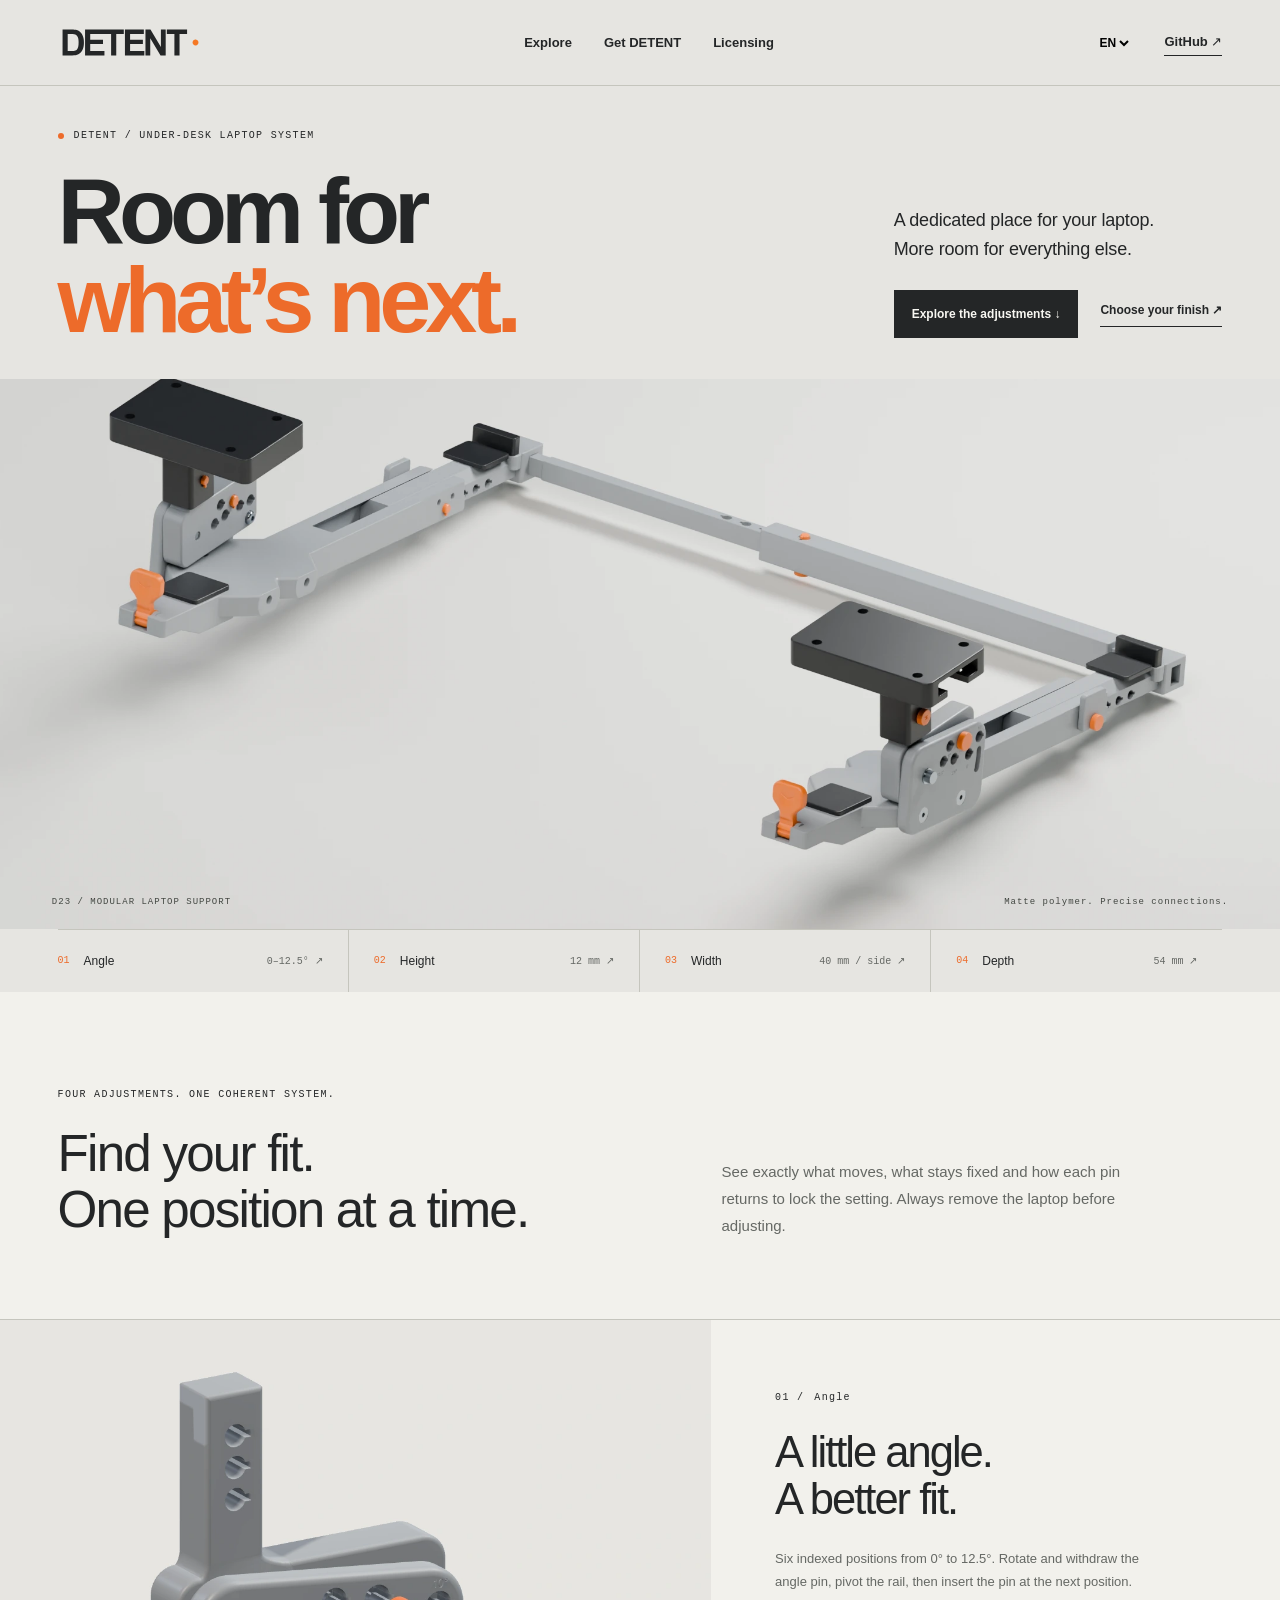
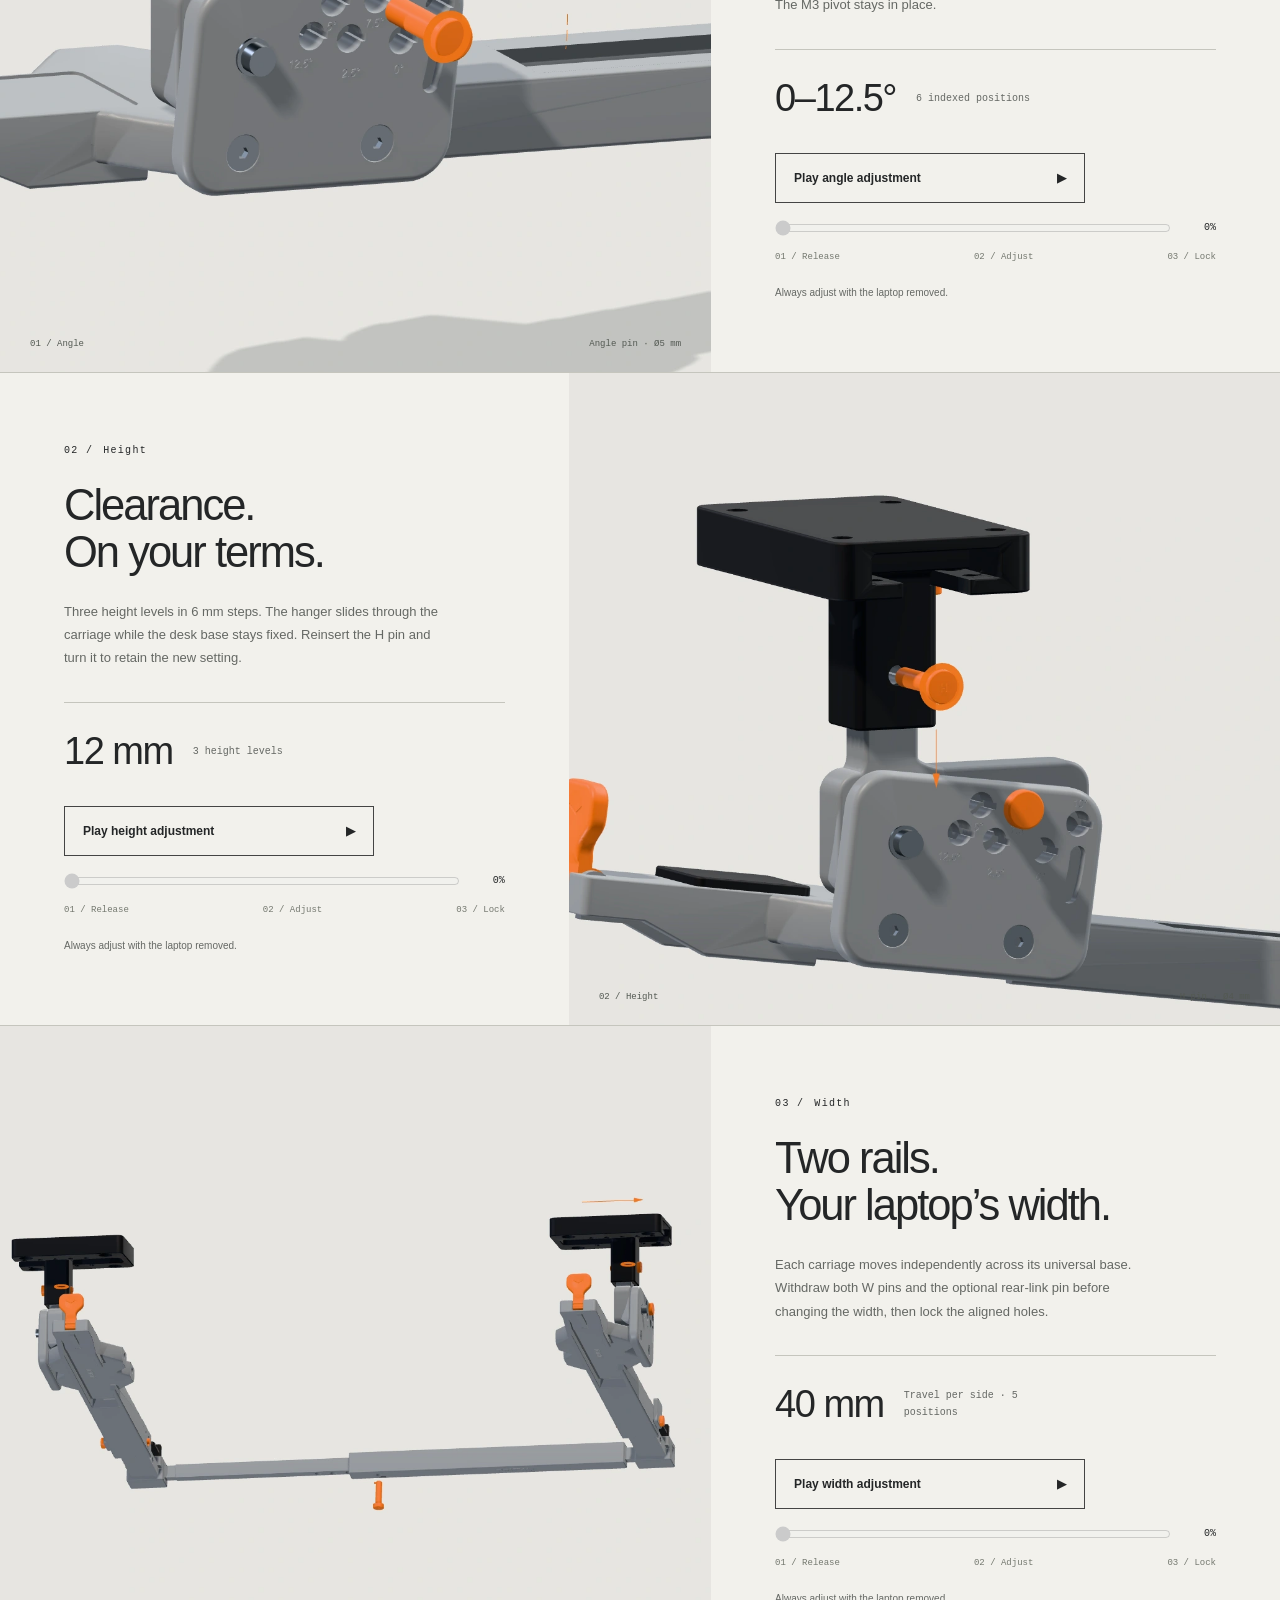
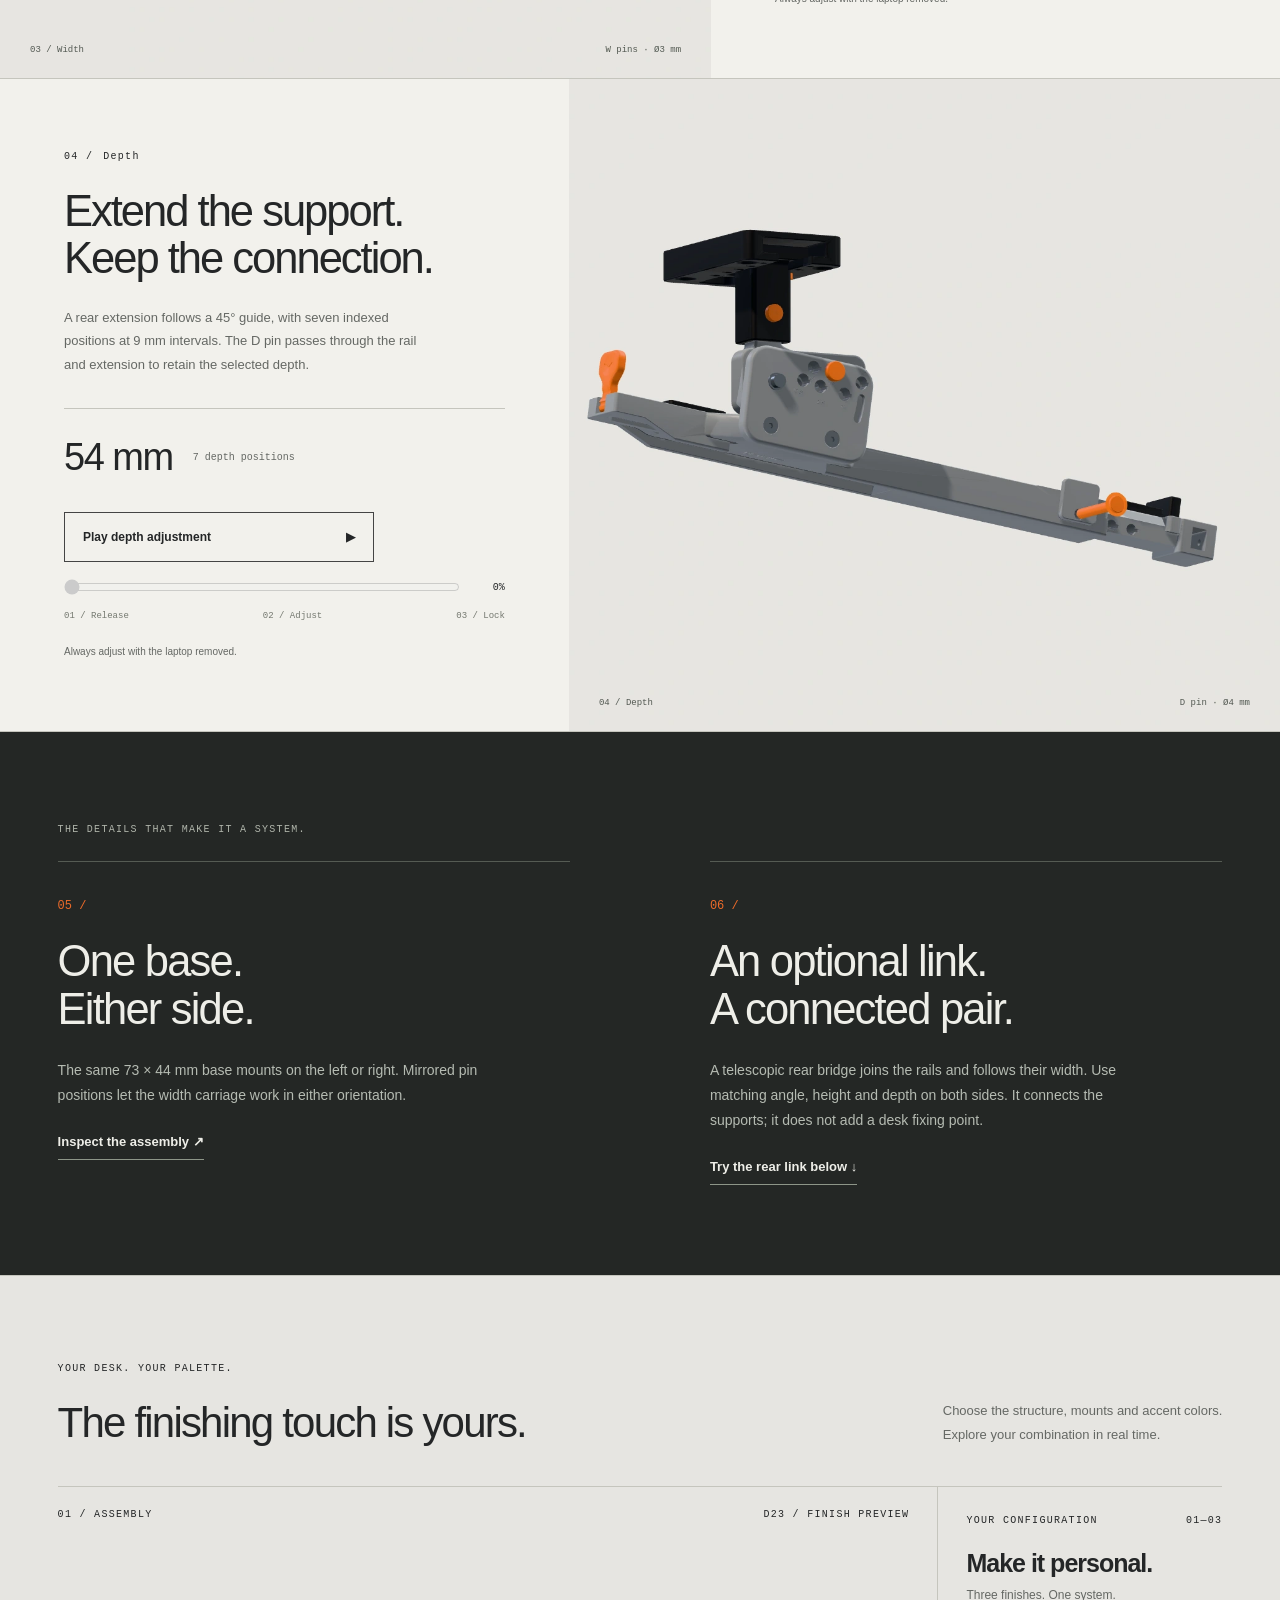
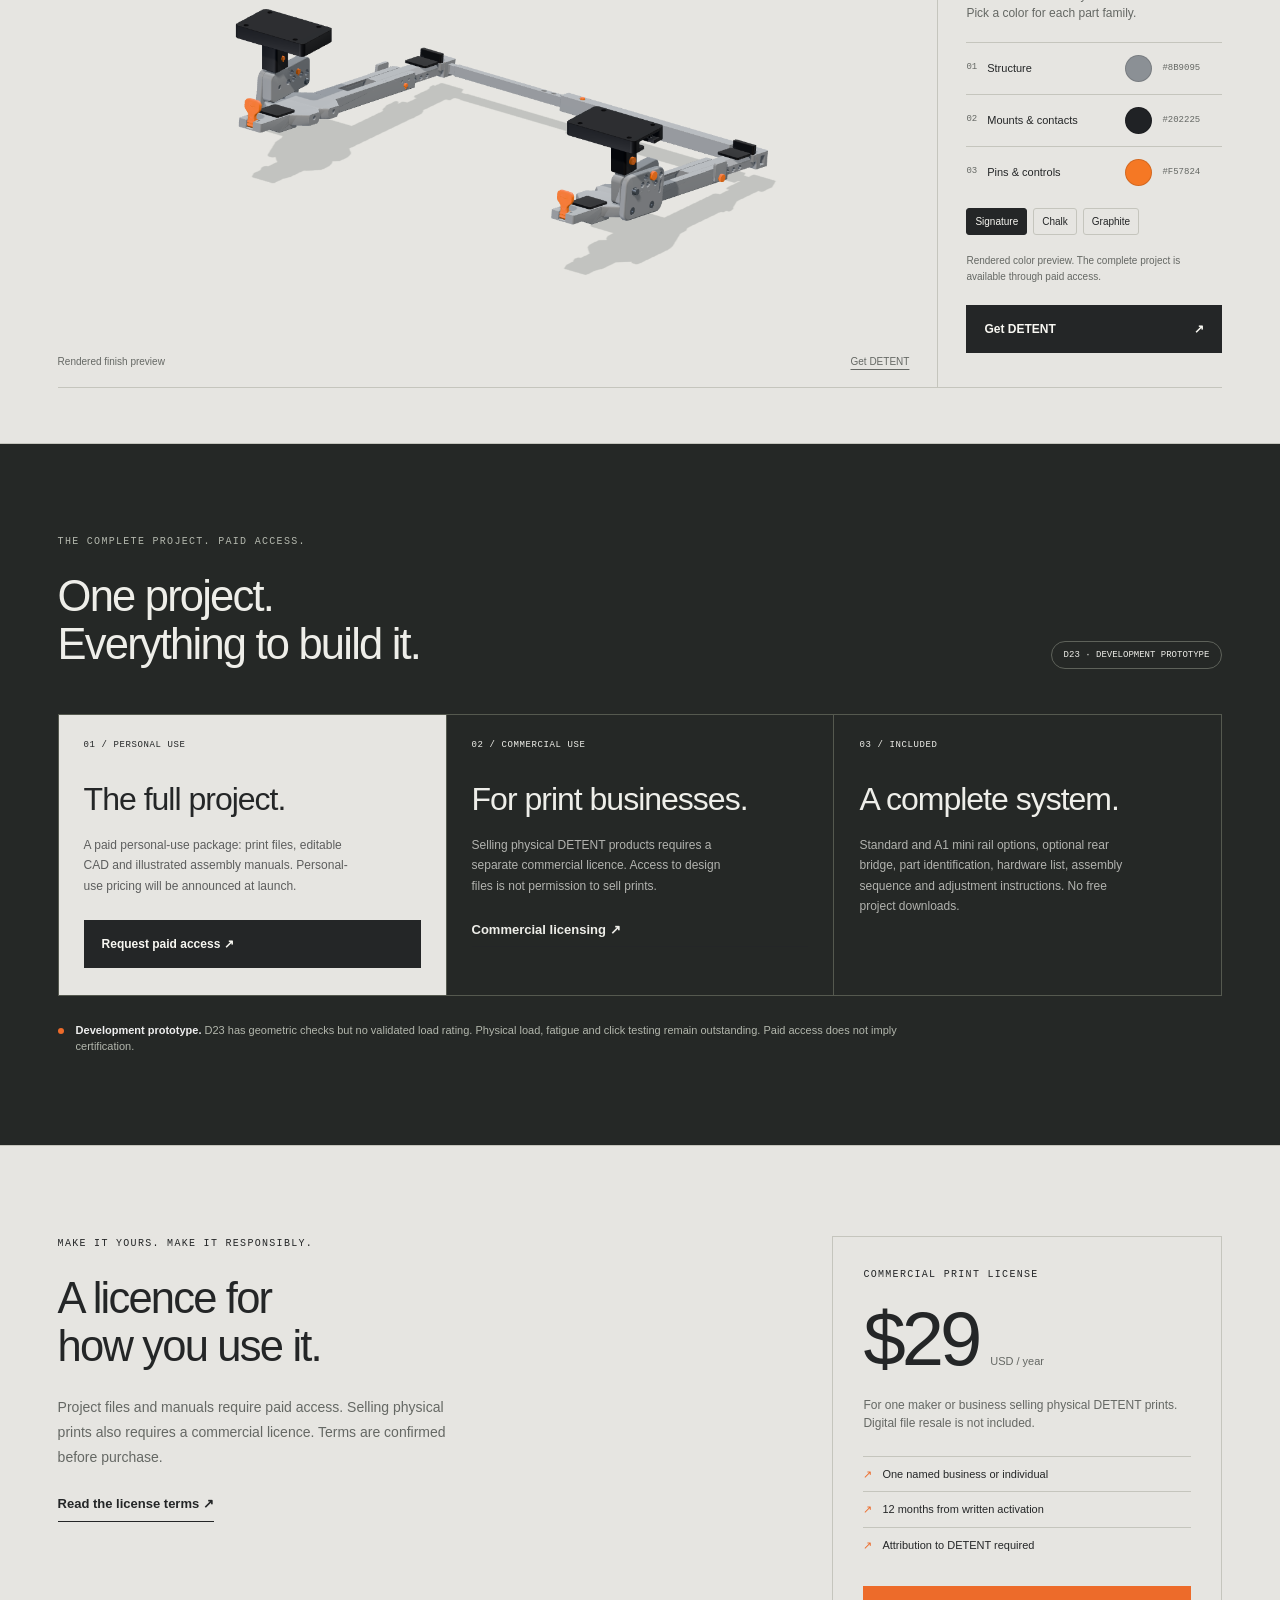
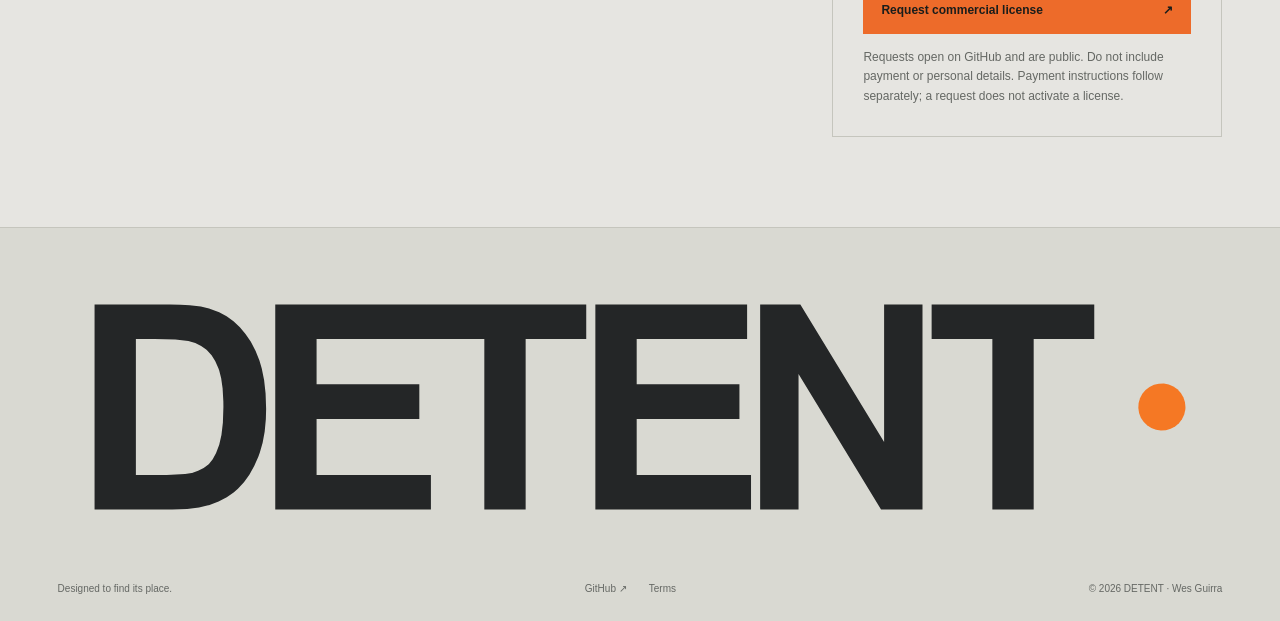
==== docs/index.html @ de2bba7b "Launch paid-only DETENT marketing site without project files" ====
<!doctype html>
<html lang="en"><head><meta charset="utf-8"><meta name="viewport" content="width=device-width,initial-scale=1"><title>DETENT — A better position.</title><meta name="description" content="A modular, 3D-printable under-desk laptop support. Explore four indexed adjustments, choose your colors, and download the D23 prototype."><meta name="theme-color" content="#e6e5e1"><meta property="og:title" content="DETENT — A better position."><meta property="og:description" content="Modular laptop support. Four adjustments. Your colors."><meta property="og:image" content="https://wesguirra.github.io/detent/assets/renders/hero.webp"><meta property="og:type" content="website"><meta property="og:url" content="https://wesguirra.github.io/detent/"><link rel="canonical" href="https://wesguirra.github.io/detent/"><link rel="icon" href="assets/icon.svg" type="image/svg+xml"><link rel="stylesheet" href="assets/site.css?v=d23"><script defer src="assets/site.js?v=paid1"></script></head>
<body><a class="skip" href="#main" data-i18n="skip">Skip to content</a>
<header class="header"><a class="brand" href="./" aria-label="DETENT home"><img src="assets/brand/detent.svg" alt="DETENT•" width="156" height="38"></a><nav aria-label="Main navigation"><a href="#features" data-i18n="navExplore">Explore</a><a href="#access" data-i18n="navFiles">Get DETENT</a><a href="#license" data-i18n="navLicense">Licensing</a></nav><div class="header-right"><select id="language" aria-label="Language"><option value="en">EN</option><option value="pt">PT</option></select><a class="repo" href="https://github.com/wesguirra/detent" target="_blank" rel="noopener">GitHub ↗</a></div></header>
<main id="main"><section class="product-hero" aria-labelledby="hero-title"><div class="hero-heading"><div><div class="eyebrow"><span class="signal"></span><span data-i18n="heroEyebrow">DETENT / UNDER-DESK LAPTOP SYSTEM</span></div><h1 id="hero-title" data-i18n="heroProductTitle">Room for<br><em>what’s next.</em></h1></div><div class="hero-product-copy"><p data-i18n="heroProductText">A dedicated place for your laptop.<br>More room for everything else.</p><div class="hero-actions"><a class="button dark" href="#features" data-i18n="discoverAdjustments">Explore the adjustments ↓</a><a class="text-link" href="#personalize" data-i18n="chooseFinish">Choose your finish ↗</a></div></div></div><figure class="hero-render"><img src="assets/renders/hero.webp" width="2200" height="1160" alt="DETENT modular laptop support, rendered from the D23 CAD with soft studio lighting and contact shadows" fetchpriority="high"><figcaption><span data-i18n="studioLabel">D23 / MODULAR LAPTOP SUPPORT</span><span data-i18n="heroMaterials">Matte polymer. Precise connections.</span></figcaption></figure><div class="hero-spec-strip"><a href="#feature-angle"><strong>01</strong><span data-i18n="angle">Angle</span><span>0–12.5° ↗</span></a><a href="#feature-height"><strong>02</strong><span data-i18n="height">Height</span><span>12 mm ↗</span></a><a href="#feature-width"><strong>03</strong><span data-i18n="width">Width</span><span>40 mm / side ↗</span></a><a href="#feature-depth"><strong>04</strong><span data-i18n="depth">Depth</span><span>54 mm ↗</span></a></div></section>
<section class="features-intro" id="features"><div class="eyebrow" data-i18n="featureIntroLabel">FOUR ADJUSTMENTS. ONE COHERENT SYSTEM.</div><h2 data-i18n="featureIntroTitle">Find your fit.<br>One position at a time.</h2><p data-i18n="featureIntroText">See exactly what moves, what stays fixed and how each pin returns to lock the setting. Always remove the laptop before adjusting.</p></section>
<section class="feature-section" id="feature-angle" data-feature="angle"><div class="feature-visual" data-feature-visual="angle"><img src="assets/renders/angle.webp" width="1400" height="1050" alt="DETENT angle adjustment detail from the CAD assembly" loading="lazy"><div class="feature-player-slot"></div><div class="feature-caption"><span>01 / <span data-i18n="angle">Angle</span></span><span data-i18n="angleCaption">Angle pin · Ø5 mm</span></div><span class="feature-loading" hidden data-i18n="preparingAnimation">Preparing animation…</span></div><div class="feature-copy"><div class="eyebrow">01 / <span data-i18n="angle">Angle</span></div><h2 data-i18n="angleFeatureTitle">A little angle.<br>A better fit.</h2><p data-i18n="angleFeatureText">Six indexed positions from 0° to 12.5°. Rotate and withdraw the angle pin, pivot the rail, then insert the pin at the next position. The M3 pivot stays in place.</p><div class="feature-metric"><strong>0–12.5°</strong><span data-i18n="angleMetric">6 indexed positions</span></div><div class="feature-transport"><button class="feature-play button" data-play-feature="angle"><span data-i18n="anglePlay">Play angle adjustment</span><span aria-hidden="true">▶</span></button><label class="sr-only" for="seek-angle">angle animation progress</label><input id="seek-angle" class="feature-seek" type="range" min="0" max="100" step=".1" value="0" disabled><output class="feature-progress">0%</output></div><div class="feature-phases"><span data-feature-phase="0" data-i18n="step1">01 / Release</span><span data-feature-phase="1" data-i18n="step2">02 / Adjust</span><span data-feature-phase="2" data-i18n="step3">03 / Lock</span></div><p class="feature-unloaded" data-i18n="unloaded">Always adjust with the laptop removed.</p></div></section>
<section class="feature-section" id="feature-height" data-feature="height"><div class="feature-visual" data-feature-visual="height"><img src="assets/renders/height.webp" width="1400" height="1050" alt="DETENT height adjustment detail from the CAD assembly" loading="lazy"><div class="feature-player-slot"></div><div class="feature-caption"><span>02 / <span data-i18n="height">Height</span></span><span data-i18n="heightCaption">H pin · Ø4 mm</span></div><span class="feature-loading" hidden data-i18n="preparingAnimation">Preparing animation…</span></div><div class="feature-copy"><div class="eyebrow">02 / <span data-i18n="height">Height</span></div><h2 data-i18n="heightFeatureTitle">Clearance.<br>On your terms.</h2><p data-i18n="heightFeatureText">Three height levels in 6 mm steps. The hanger slides through the carriage while the desk base stays fixed. Reinsert the H pin and turn it to retain the new setting.</p><div class="feature-metric"><strong>12 mm</strong><span data-i18n="heightMetric">3 height levels</span></div><div class="feature-transport"><button class="feature-play button" data-play-feature="height"><span data-i18n="heightPlay">Play height adjustment</span><span aria-hidden="true">▶</span></button><label class="sr-only" for="seek-height">height animation progress</label><input id="seek-height" class="feature-seek" type="range" min="0" max="100" step=".1" value="0" disabled><output class="feature-progress">0%</output></div><div class="feature-phases"><span data-feature-phase="0" data-i18n="step1">01 / Release</span><span data-feature-phase="1" data-i18n="step2">02 / Adjust</span><span data-feature-phase="2" data-i18n="step3">03 / Lock</span></div><p class="feature-unloaded" data-i18n="unloaded">Always adjust with the laptop removed.</p></div></section>
<section class="feature-section" id="feature-width" data-feature="width"><div class="feature-visual" data-feature-visual="width"><img src="assets/renders/width.webp" width="1400" height="1050" alt="DETENT width adjustment detail from the CAD assembly" loading="lazy"><div class="feature-player-slot"></div><div class="feature-caption"><span>03 / <span data-i18n="width">Width</span></span><span data-i18n="widthCaption">W pins · Ø3 mm</span></div><span class="feature-loading" hidden data-i18n="preparingAnimation">Preparing animation…</span></div><div class="feature-copy"><div class="eyebrow">03 / <span data-i18n="width">Width</span></div><h2 data-i18n="widthFeatureTitle">Two rails.<br>Your laptop’s width.</h2><p data-i18n="widthFeatureText">Each carriage moves independently across its universal base. Withdraw both W pins and the optional rear-link pin before changing the width, then lock the aligned holes.</p><div class="feature-metric"><strong>40 mm</strong><span data-i18n="widthMetric">Travel per side · 5 positions</span></div><div class="feature-transport"><button class="feature-play button" data-play-feature="width"><span data-i18n="widthPlay">Play width adjustment</span><span aria-hidden="true">▶</span></button><label class="sr-only" for="seek-width">width animation progress</label><input id="seek-width" class="feature-seek" type="range" min="0" max="100" step=".1" value="0" disabled><output class="feature-progress">0%</output></div><div class="feature-phases"><span data-feature-phase="0" data-i18n="step1">01 / Release</span><span data-feature-phase="1" data-i18n="step2">02 / Adjust</span><span data-feature-phase="2" data-i18n="step3">03 / Lock</span></div><p class="feature-unloaded" data-i18n="unloaded">Always adjust with the laptop removed.</p></div></section>
<section class="feature-section" id="feature-depth" data-feature="depth"><div class="feature-visual" data-feature-visual="depth"><img src="assets/renders/depth.webp" width="1400" height="1050" alt="DETENT depth adjustment detail from the CAD assembly" loading="lazy"><div class="feature-player-slot"></div><div class="feature-caption"><span>04 / <span data-i18n="depth">Depth</span></span><span data-i18n="depthCaption">D pin · Ø4 mm</span></div><span class="feature-loading" hidden data-i18n="preparingAnimation">Preparing animation…</span></div><div class="feature-copy"><div class="eyebrow">04 / <span data-i18n="depth">Depth</span></div><h2 data-i18n="depthFeatureTitle">Extend the support.<br>Keep the connection.</h2><p data-i18n="depthFeatureText">A rear extension follows a 45° guide, with seven indexed positions at 9 mm intervals. The D pin passes through the rail and extension to retain the selected depth.</p><div class="feature-metric"><strong>54 mm</strong><span data-i18n="depthMetric">7 depth positions</span></div><div class="feature-transport"><button class="feature-play button" data-play-feature="depth"><span data-i18n="depthPlay">Play depth adjustment</span><span aria-hidden="true">▶</span></button><label class="sr-only" for="seek-depth">depth animation progress</label><input id="seek-depth" class="feature-seek" type="range" min="0" max="100" step=".1" value="0" disabled><output class="feature-progress">0%</output></div><div class="feature-phases"><span data-feature-phase="0" data-i18n="step1">01 / Release</span><span data-feature-phase="1" data-i18n="step2">02 / Adjust</span><span data-feature-phase="2" data-i18n="step3">03 / Lock</span></div><p class="feature-unloaded" data-i18n="unloaded">Always adjust with the laptop removed.</p></div></section>
<section class="connection-section section"><div class="eyebrow" data-i18n="connectionEyebrow">THE DETAILS THAT MAKE IT A SYSTEM.</div><div class="connection-grid"><article><span class="connection-number">05 /</span><h2 data-i18n="baseFeatureTitle">One base.<br>Either side.</h2><p data-i18n="baseFeatureText">The same 73 × 44 mm base mounts on the left or right. Mirrored pin positions let the width carriage work in either orientation.</p><a class="text-link" href="configurator.html" data-i18n="inspectAssembly">Inspect the assembly ↗</a></article><article><span class="connection-number">06 /</span><h2 data-i18n="linkFeatureTitle">An optional link.<br>A connected pair.</h2><p data-i18n="linkFeatureText">A telescopic rear bridge joins the rails and follows their width. Use matching angle, height and depth on both sides. It connects the supports; it does not add a desk fixing point.</p><a class="text-link" href="#personalize" data-i18n="tryRearLink">Try the rear link below ↓</a></article></div></section>
<section class="personalize-section hero" id="personalize"><div class="personalize-heading"><div><div class="eyebrow" data-i18n="finishEyebrow">YOUR DESK. YOUR PALETTE.</div><h2 data-i18n="finishTitle">The finishing touch is yours.</h2></div><p data-i18n="finishText">Choose the structure, mounts and accent colors.<br>Explore your combination in real time.</p></div><!--CONFIGURATOR_START--><div class="product-lab" id="configuration-stage"><div class="stage"><div class="stage-top"><span class="micro" id="view-label">01 / ASSEMBLY</span><span class="micro" data-i18n="actualCad">D23 / FINISH PREVIEW</span></div><canvas id="color-preview" width="1100" height="825" role="img" aria-label="DETENT finish preview"></canvas><div class="loading" id="loading" role="status" data-i18n="loading">Preparing your DETENT…</div><div class="stage-bottom"><span data-i18n="drag">Rendered finish preview</span><a href="#access" data-i18n="getFiles">Get DETENT ↗</a></div></div>
<aside class="configuration" aria-label="Product configuration"><div class="panel-heading"><span class="micro" data-i18n="configure">YOUR CONFIGURATION</span><span class="micro">01—03</span></div><h2 data-i18n="colorTitle">Make it personal.</h2><p class="muted" data-i18n="colorText">Three finishes. One system.<br>Pick a color for each part family.</p><div class="color-row"><label for="color-gray"><span class="number">01</span><span data-i18n="structure">Structure</span></label><input id="color-gray" type="color" value="#8b9095" aria-label="Structure color"><output id="hex-gray">#8B9095</output></div><div class="color-row"><label for="color-black"><span class="number">02</span><span data-i18n="mounts">Mounts & contacts</span></label><input id="color-black" type="color" value="#202225" aria-label="Mounts and contacts color"><output id="hex-black">#202225</output></div><div class="color-row"><label for="color-orange"><span class="number">03</span><span data-i18n="controls">Pins & controls</span></label><input id="color-orange" type="color" value="#f57824" aria-label="Pins and controls color"><output id="hex-orange">#F57824</output></div><div class="presets" role="group" aria-label="Color presets"><button data-preset="signature" class="chosen" aria-pressed="true">Signature</button><button data-preset="chalk" aria-pressed="false">Chalk</button><button data-preset="graphite" aria-pressed="false">Graphite</button></div><p class="fine" data-i18n="colorNote">Rendered color preview. The complete project is available through paid access.</p><a class="button dark" href="#access"><span data-i18n="getFiles">Get DETENT</span><span>↗</span></a></aside></div>
<!--CONFIGURATOR_END--></section>
<section class="downloads section" id="access"><div class="section-top"><div><div class="eyebrow" data-i18n="filesEyebrow">THE COMPLETE PROJECT. PAID ACCESS.</div><h2 data-i18n="filesTitle">One project.<br>Everything to build it.</h2></div><span class="pill" data-i18n="prototype">D23 · DEVELOPMENT PROTOTYPE</span></div><div class="download-grid"><article class="download featured"><div class="download-top">01 / PERSONAL USE</div><h3 data-i18n="fullScale">The full project.</h3><p data-i18n="fullText">A paid personal-use package: print files, editable CAD and illustrated assembly manuals. Personal-use pricing will be announced at launch.</p><a class="button dark" href="https://github.com/wesguirra/detent/issues/new?template=project-access.yml" data-i18n="requestAccess">Request paid access ↗</a></article><article class="download"><div class="download-top">02 / COMMERCIAL USE</div><h3 data-i18n="halfScale">For print businesses.</h3><p data-i18n="halfText">Selling physical DETENT products requires a separate commercial licence. Access to design files is not permission to sell prints.</p><a class="text-link" href="#license" data-i18n="commercialDetails">Commercial licensing ↗</a></article><article class="download"><div class="download-top">03 / INCLUDED</div><h3 data-i18n="sourceTitle">A complete system.</h3><p data-i18n="sourceText">Standard and A1 mini rail options, optional rear bridge, part identification, hardware list, assembly sequence and adjustment instructions. No free project downloads.</p></article></div><div class="prototype-note"><span class="signal"></span><p data-i18n="prototypeNote"><strong>Development prototype.</strong> D23 has geometric checks but no validated load rating. Physical load, fatigue and click testing remain outstanding. Paid access does not imply certification.</p></div></section><section class="licensing section" id="license"><div class="license-intro"><div class="eyebrow" data-i18n="licenseEyebrow">MAKE IT YOURS. MAKE IT RESPONSIBLY.</div><h2 data-i18n="licenseTitle">A licence for<br>how you use it.</h2><p data-i18n="licenseText">Project files and manuals require paid access. Selling physical prints also requires a commercial licence. Terms are confirmed before purchase.</p><a class="text-link" href="terms.html" data-i18n="termsLink">Read the license terms ↗</a></div><div class="license-offer"><div class="micro" data-i18n="commercial">COMMERCIAL PRINT LICENSE</div><div class="price">$29<span data-i18n="perYear">USD / year</span></div><p data-i18n="offerText">For one maker or business selling physical DETENT prints. Digital file resale is not included.</p><ul><li data-i18n="offer1">One named business or individual</li><li data-i18n="offer2">12 months from written activation</li><li data-i18n="offer3">Attribution to DETENT required</li></ul><a id="commercial-cta" class="button orange" href="https://github.com/wesguirra/detent/issues/new?template=commercial-license.yml"><span data-i18n="requestLicense">Request commercial license</span><span>↗</span></a><p class="fine" data-i18n="checkoutNote">Requests open on GitHub and are public. Do not include payment or personal details. Payment instructions follow separately; a request does not activate a license.</p></div></section>
</main><footer><div class="footer-brand"><img src="assets/brand/detent.svg" alt="DETENT•" width="1195" height="304"></div><div class="footer-bottom"><p data-i18n="footer">Designed to find its place.</p><div><a href="https://github.com/wesguirra/detent">GitHub ↗</a><a href="terms.html" data-i18n="terms">Terms</a></div><span>© 2026 DETENT · Wes Guirra</span></div></footer></body></html>
---- docs/assets/site.css ----
:root{--paper:#e6e5e1;--ink:#242627;--muted:#656864;--line:#c5c5bd;--orange:#ed6b2a;--white:#f8f7f2}*{box-sizing:border-box}html{scroll-behavior:smooth;scroll-padding-top:86px}body{margin:0;background:var(--paper);color:var(--ink);font:16px/1.5 -apple-system,BlinkMacSystemFont,'Segoe UI',Helvetica,Arial,sans-serif}a{color:inherit;text-decoration:none}button,input,select{font:inherit}button,a,select,input{ -webkit-tap-highlight-color:transparent}button,select{cursor:pointer}button:focus-visible,a:focus-visible,input:focus-visible,summary:focus-visible,select:focus-visible{outline:3px solid var(--orange);outline-offset:5px}button{color:inherit}.header{height:86px;display:flex;align-items:center;justify-content:space-between;padding:0 4.5vw;border-bottom:1px solid var(--line);gap:30px}.brand{font-weight:850;letter-spacing:-1px;font-size:27px;display:flex;align-items:center;gap:10px}.brand svg{width:30px;height:30px}.header nav,.header-right{display:flex;gap:32px;align-items:center;font-size:13px;font-weight:550}.header nav a:hover,.text-link:hover{color:#a3451c}.header select{border:0;background:transparent;font-size:12px}.repo{border-bottom:1px solid var(--ink);padding:3px 0}main{overflow:hidden}.hero{padding:44px 4.5vw 0}.eyebrow,.micro{font:10px/1.5 ui-monospace,SFMono-Regular,Consolas,monospace;letter-spacing:1.3px}.eyebrow{display:flex;align-items:center;gap:10px;margin-bottom:24px}.signal{display:inline-block;width:6px;height:6px;background:var(--orange);border-radius:50%;flex-shrink:0}.hero-copy{display:flex;align-items:flex-end;justify-content:space-between;gap:40px;margin-bottom:24px}h1,h2,h3,p{margin:0}h1{font-size:clamp(64px,7vw,108px);letter-spacing:-.065em;line-height:.94;font-weight:550}h1 em{font-style:normal;color:var(--orange)}.hero-description{width:32%;padding-bottom:5px}.hero-description p{font-size:18px;line-height:1.55;letter-spacing:-.3px}.text-link{display:inline-flex;gap:38px;align-items:center;margin-top:24px;font-size:13px;font-weight:600;border-bottom:1px solid var(--ink);padding-bottom:7px}.product-lab{display:grid;grid-template-columns:minmax(0,1fr) 285px;min-height:500px;border-top:1px solid var(--line);border-bottom:1px solid var(--line);scroll-margin-top:20px}.stage{position:relative;height:500px;min-width:0;isolation:isolate}.stage iframe{width:100%;height:100%;border:0;display:block;background:var(--paper)}.stage-top,.stage-bottom{position:absolute;left:0;right:28px;display:flex;justify-content:space-between;pointer-events:none;z-index:2}.stage-top{top:20px}.stage-bottom{bottom:18px;font-size:10px;color:var(--muted)}.stage-bottom a{pointer-events:auto;text-decoration:underline;text-underline-offset:4px}.loading,.no3d{position:absolute;inset:0;display:grid;place-content:center;background:var(--paper);text-align:center;color:var(--muted);padding:35px}.loading{font-size:13px}.no3d p{max-width:400px}.no3d a{text-decoration:underline;margin-top:20px}[hidden]{display:none!important}.configuration{padding:26px 0 24px 28px;border-left:1px solid var(--line)}.panel-heading{display:flex;justify-content:space-between;margin-bottom:22px}.configuration h2{font-size:25px;letter-spacing:-1px;font-weight:550}.muted{font-size:12px;color:var(--muted);margin:8px 0 20px}.color-row{display:grid;grid-template-columns:1fr 28px 60px;gap:9px;align-items:center;border-top:1px solid var(--line);padding:12px 0;font-size:11px}.color-row label{display:flex;gap:10px;align-items:center}.number{color:var(--muted);font-size:9px;font-family:monospace}.color-row input{border:0;background:none;width:27px;height:27px;padding:0;cursor:pointer}.color-row input::-webkit-color-swatch-wrapper{padding:0}.color-row input::-webkit-color-swatch{border:1px solid #0002;border-radius:50%}.color-row output{font:9px monospace;color:var(--muted)}.presets{display:flex;gap:6px;margin:10px 0 18px}.presets button{border:1px solid var(--line);border-radius:3px;background:none;padding:5px 8px;font-size:10px}.presets button.chosen{background:var(--ink);color:var(--white);border-color:var(--ink)}.bridge-choice{display:flex;gap:8px;align-items:center;font-size:11px}.bridge-choice input{accent-color:var(--orange)}.fine{font-size:10px;color:var(--muted);line-height:1.6;margin-top:14px}.button{display:flex;align-items:center;justify-content:space-between;padding:15px 18px;font-size:12px;font-weight:600;transition:background .2s;gap:20px}.dark{background:var(--ink);color:var(--white);margin-top:20px}.dark:hover{background:#424642}.orange{background:var(--orange);color:#1a1d1b}.orange:hover{background:#ff8d50}.adjustment-control{padding:0 0 26px}.mode-tabs{display:flex;border-bottom:1px solid var(--line);gap:36px;overflow-x:auto}.mode-tabs button{border:0;border-bottom:2px solid transparent;background:none;white-space:nowrap;padding:20px 0 15px;font-size:12px;color:var(--muted)}.mode-tabs button.active{border-bottom-color:var(--orange);color:var(--ink);font-weight:650}.adjustment-detail{display:flex;justify-content:space-between;align-items:center;gap:24px;padding:25px 0 20px}.adjustment-detail h3{font-size:20px;letter-spacing:-.5px;font-weight:550}.adjustment-detail p{font-size:12px;color:var(--muted);max-width:520px;margin-top:6px}.transport{display:flex;gap:16px;align-items:center;flex-shrink:0}.play{display:flex;gap:20px;align-items:center;border:1px solid var(--ink);background:transparent;padding:10px 14px;font-size:11px}.play:disabled{opacity:.5}.transport input{accent-color:var(--orange);width:120px}.transport output{font:10px monospace;min-width:30px}.steps{display:flex;gap:26px;font:10px ui-monospace,monospace;color:var(--muted)}.steps .current{color:#b44c1d;font-weight:700}.steps .unloaded{margin-left:auto;font:10px/1.5 -apple-system,sans-serif}.section{padding:90px 4.5vw;border-top:1px solid var(--line)}h2{font-size:clamp(32px,3.4vw,50px);font-weight:500;line-height:1.1;letter-spacing:-1.8px}.story-grid{display:grid;grid-template-columns:1fr 1fr;gap:15%}.story-grid>p{font-size:16px;line-height:1.8;color:var(--muted);max-width:480px}.specs{display:grid;grid-template-columns:repeat(4,1fr);margin-top:65px;gap:30px}.specs>div{border-top:1px solid var(--line);padding-top:18px}.specs strong{font-size:48px;font-weight:450;letter-spacing:-2px}.specs strong span{font-size:16px;letter-spacing:0;margin-left:5px}.specs p{font-size:11px;color:var(--muted)}.fit-note{display:flex;gap:18px;max-width:680px;margin-top:42px;font-size:11px;color:var(--muted)}.fit-note>span{color:var(--orange);font-size:25px}.downloads{background:#252826;color:#eeeee9}.downloads .eyebrow{color:#b3b7ad}.section-top{display:flex;justify-content:space-between;align-items:flex-end;gap:25px}.pill{font:9px monospace;border:1px solid #5e625a;border-radius:20px;padding:8px 12px;white-space:nowrap}.download-grid{display:grid;grid-template-columns:repeat(3,1fr);gap:1px;margin-top:45px;background:#55594f;border:1px solid #55594f}.download{background:#252826;padding:25px;display:flex;flex-direction:column;min-height:280px;transition:background .2s}.download:hover{background:#363a34}.download.featured{background:#e6e5e1;color:var(--ink)}.download.featured:hover{background:#f5f3eb}.download-top,.download-bottom{display:flex;justify-content:space-between;gap:12px;font:9px ui-monospace,monospace;letter-spacing:.6px}.download-top>span:last-child{font:20px sans-serif}.download h3{font-size:32px;font-weight:450;letter-spacing:-1px;margin:25px 0 12px}.download p{font-size:12px;line-height:1.7;max-width:270px;opacity:.7}.download-bottom{padding-top:30px;margin-top:auto}.print-details{border-bottom:1px solid #55594f;padding:24px 0;font-size:12px}.print-details summary{cursor:pointer}.print-details ol{padding-left:20px;line-height:2}.print-details p{color:#b3b7ad;max-width:800px}.prototype-note{display:flex;gap:12px;padding-top:26px;font-size:11px;color:#b3b7ad;max-width:870px}.prototype-note .signal{margin-top:6px}.prototype-note strong{font-weight:550;color:#eee}.licensing{display:grid;grid-template-columns:1fr 390px;gap:15%}.license-intro p{max-width:400px;font-size:14px;color:var(--muted);line-height:1.8;margin-top:24px}.license-offer{border:1px solid var(--line);padding:30px}.price{font-size:76px;letter-spacing:-4px;line-height:1.5}.price span{font:11px sans-serif;letter-spacing:0;margin-left:12px;color:var(--muted)}.license-offer>p{font-size:12px;color:var(--muted)}.license-offer ul{font-size:11px;list-style:none;padding:0;margin:24px 0}.license-offer li{padding:9px 0;border-top:1px solid var(--line)}.license-offer li:before{content:'↗';color:var(--orange);margin-right:10px}footer{background:#d9d9d2;padding:40px 4.5vw 25px;border-top:1px solid var(--line)}.footer-brand{font-size:clamp(70px,17vw,245px);line-height:1.05;letter-spacing:-.075em;font-weight:750}.footer-brand>span{font-size:.25em;color:var(--orange);vertical-align:middle;margin-left:30px}.footer-bottom{display:flex;justify-content:space-between;align-items:center;gap:20px;margin-top:35px;font-size:10px;color:var(--muted)}.footer-bottom>div{display:flex;gap:22px}.sr-only,.skip{position:absolute;width:1px;height:1px;overflow:hidden;clip-path:inset(50%)}.skip:focus{width:auto;height:auto;clip-path:none;z-index:99;left:20px;top:20px;background:white;padding:10px}body.terms-page article{max-width:800px;margin:70px auto;padding:0 24px}body.terms-page article h1{font-size:55px;margin-bottom:30px}body.terms-page article h2{font-size:26px;margin:35px 0 16px;letter-spacing:-.5px}body.terms-page article p,body.terms-page article li{font-size:15px;line-height:1.8;margin-bottom:15px}body.terms-page article a{text-decoration:underline} @media(min-width:1600px){.hero,.section,.header,footer{padding-left:max(5vw,calc((100vw - 1440px)/2));padding-right:max(5vw,calc((100vw - 1440px)/2))}}@media(max-width:950px){.header nav{gap:20px}.hero-description{width:39%}.product-lab{grid-template-columns:minmax(0,1fr) 250px}.configuration{padding-left:20px}.stage{height:510px}.transport{gap:8px}.transport input{width:80px}.adjustment-detail p{max-width:350px}.licensing{gap:50px;grid-template-columns:1fr 340px}.specs strong{font-size:40px}}@media(max-width:650px){.header{height:68px;padding:0 20px;gap:12px}.brand{font-size:22px}.brand svg{width:24px}.header nav{display:none}.header-right{gap:16px}.hero{padding:30px 20px 0}.hero-copy{display:block}.hero-description{width:auto;margin-top:24px}.hero-description p{font-size:15px}.hero-description .text-link{margin-top:15px}.eyebrow{font-size:9px}.product-lab{grid-template-columns:1fr;margin-top:28px}.stage{height:360px}.stage-top{right:0}.stage-top .micro{font-size:8px}.stage-bottom{right:0}.configuration{border-left:0;border-top:1px solid var(--line);padding:24px 0}.configuration .panel-heading{margin-bottom:10px}.configuration h2{font-size:27px}.configuration .muted br{display:none}.color-row{grid-template-columns:1fr 30px 75px;font-size:13px}.color-row output{font-size:11px}.presets button{font-size:12px;padding:7px 13px}.bridge-choice{font-size:13px}.configuration .fine{max-width:290px}.configuration .dark{max-width:none}.mode-tabs{gap:24px}.mode-tabs button{font-size:12px}.adjustment-detail{display:block}.transport{margin-top:20px;gap:15px}.transport input{flex:1;width:70px}.steps{flex-wrap:wrap;gap:18px;font-size:9px}.steps .unloaded{width:100%;margin-left:0}.section{padding:55px 20px}.story-grid{grid-template-columns:1fr;gap:25px}.story-grid>p{font-size:14px}.specs{grid-template-columns:1fr 1fr;gap:26px 20px;margin-top:36px}.specs strong{font-size:42px}.section-top{display:block}.section-top .pill{display:inline-block;margin-top:24px}.download-grid{grid-template-columns:1fr;margin-top:28px}.download{min-height:230px}.download p{max-width:none}.licensing{grid-template-columns:1fr;gap:35px}.license-offer{padding:25px}.footer-bottom{flex-wrap:wrap;align-items:flex-start;gap:20px}.footer-bottom>p{width:100%}.footer-bottom>span{width:100%}.footer-brand>span{margin-left:16px}footer{padding:30px 20px}.transport .play{padding:10px;font-size:10px}h1{font-size:70px}}@media(prefers-reduced-motion:reduce){html{scroll-behavior:auto}*{transition:none!important}}

.configurator .hero{padding-top:22px}.configurator .stage{height:calc(100vh - 330px);min-height:450px}.configurator .product-lab{min-height:450px}@media(max-width:650px){.configurator .stage{height:360px;min-height:360px}}
/* Product presentation: studio hero and individual mechanism stories. */
.product-hero{padding:42px 4.5vw 0;background:#e6e5e1}.hero-heading{display:flex;justify-content:space-between;align-items:flex-end;gap:50px;position:relative;z-index:1}.hero-heading h1{font-size:clamp(66px,7.3vw,112px);line-height:.95}.hero-product-copy{max-width:370px;padding-bottom:7px}.hero-product-copy>p{font-size:18px;line-height:1.6;letter-spacing:-.2px}.hero-actions{display:flex;align-items:center;gap:22px;flex-wrap:wrap;margin-top:26px}.hero-actions .dark{margin:0}.hero-actions .text-link{margin:0;font-size:12px;gap:0}.hero-render{position:relative;margin:34px -4.95vw 0;background:#d8d7d1}.hero-render>img{width:100%;height:clamp(360px,43vw,660px);object-fit:cover;display:block}.hero-render figcaption{position:absolute;left:4.5vw;right:4.5vw;bottom:22px;display:flex;justify-content:space-between;gap:15px;font:9px ui-monospace,monospace;letter-spacing:1px;color:#434742}.hero-spec-strip{display:grid;grid-template-columns:repeat(4,1fr);border-top:1px solid var(--line)}.hero-spec-strip a{display:flex;align-items:center;gap:14px;padding:22px 25px;border-right:1px solid var(--line);font-size:12px}.hero-spec-strip a:first-child{padding-left:0}.hero-spec-strip a:last-child{border:0}.hero-spec-strip strong{color:var(--orange);font:10px monospace}.hero-spec-strip a>span:last-child{margin-left:auto;font:10px monospace;color:var(--muted)}.features-intro{padding:95px 4.5vw 80px;display:grid;grid-template-columns:1fr 1fr;column-gap:14%;background:#f2f1ec}.features-intro .eyebrow{grid-column:1/-1}.features-intro h2{font-size:clamp(40px,4vw,60px)}.features-intro>p{max-width:410px;color:var(--muted);font-size:15px;line-height:1.8;align-self:end}.feature-section{display:grid;grid-template-columns:1.25fr 1fr;align-items:center;background:#f2f1ec;border-top:1px solid var(--line);min-height:580px;scroll-margin-top:30px}.feature-section:nth-of-type(even){grid-template-columns:1fr 1.25fr}.feature-section:nth-of-type(even) .feature-visual{order:2}.feature-visual{position:relative;background:#d8d7d1;min-height:580px;height:100%;isolation:isolate;overflow:hidden}.feature-visual>img{width:100%;height:100%;position:absolute;inset:0;object-fit:cover}.feature-player-slot{position:absolute;inset:0;z-index:2;visibility:hidden}.feature-visual.active .feature-player-slot{visibility:visible}.feature-player-slot iframe{height:100%;width:100%;border:0;display:block;background:#e6e5e1}.feature-caption{position:absolute;left:30px;right:30px;bottom:23px;display:flex;justify-content:space-between;gap:12px;z-index:3;font:9px ui-monospace,monospace;color:#535952;pointer-events:none}.feature-loading{position:absolute;inset:0;z-index:4;display:grid;place-content:center;background:#e6e5e1c9;font-size:12px}.feature-copy{padding:70px clamp(35px,5vw,85px);min-width:0}.feature-copy h2{font-size:clamp(35px,3.4vw,53px);line-height:1.08;letter-spacing:-2px}.feature-copy>p{font-size:13px;line-height:1.8;color:var(--muted);margin-top:24px;max-width:375px}.feature-metric{display:flex;align-items:center;gap:20px;border-top:1px solid var(--line);margin-top:32px;padding-top:20px}.feature-metric strong{font-size:38px;letter-spacing:-1.5px;font-weight:450;white-space:nowrap}.feature-metric>span{font:10px/1.7 ui-monospace,monospace;color:var(--muted);max-width:120px}.feature-transport{display:grid;grid-template-columns:1fr 35px;gap:17px 10px;margin-top:26px}.feature-play{grid-column:1/-1;border:1px solid #444;background:transparent;max-width:310px;text-align:left}.feature-play:hover{background:#e6e5e1}.feature-seek{width:100%;margin:0;accent-color:var(--orange)}.feature-progress{font:10px monospace;align-self:center;text-align:right}.feature-phases{display:flex;justify-content:space-between;gap:10px;margin-top:16px;font:9px ui-monospace,monospace;color:#74786f}.feature-phases .current{color:#a74419;font-weight:650}.feature-copy .feature-unloaded{font-size:10px;margin-top:22px}.connection-section{background:#242725;color:#eeeee8}.connection-section .eyebrow{color:#b0b5ab}.connection-grid{display:grid;grid-template-columns:1fr 1fr;gap:12%}.connection-grid article{border-top:1px solid #555b53;padding-top:30px}.connection-number{font:12px monospace;color:var(--orange)}.connection-grid h2{margin-top:22px}.connection-grid p{font-size:14px;line-height:1.8;color:#b5bbb2;max-width:430px;margin-top:24px}.connection-grid .text-link{border-color:#8d9588}.personalize-section{padding-top:85px;border-top:1px solid var(--line);padding-bottom:55px}.personalize-heading{display:flex;justify-content:space-between;align-items:end;gap:40px;margin-bottom:40px}.personalize-heading h2{font-size:42px}.personalize-heading>p{font-size:13px;line-height:1.8;color:var(--muted)}@media(min-width:1600px){.product-hero,.features-intro{padding-left:max(5vw,calc((100vw - 1440px)/2));padding-right:max(5vw,calc((100vw - 1440px)/2))}.hero-render{margin-left:0;margin-right:0}.feature-copy{padding-left:6vw;padding-right:6vw}}@media(max-width:950px){.hero-actions{gap:14px}.hero-product-copy{max-width:290px}.hero-spec-strip a{padding:20px 12px;gap:8px}.feature-copy{padding:45px 30px}.feature-visual{min-height:530px}.feature-section{min-height:530px}.feature-copy h2{font-size:37px}.personalize-heading{display:block}.personalize-heading>p{margin-top:22px}}@media(max-width:650px){.product-hero{padding:30px 20px 0}.hero-heading{display:block}.hero-heading h1{font-size:65px}.hero-product-copy{max-width:none;margin-top:25px}.hero-product-copy>p{font-size:16px}.hero-actions{gap:24px;margin-top:22px}.hero-actions .button{font-size:11px;padding:12px 14px}.hero-render{margin:28px -20px 0}.hero-render>img{height:310px;object-fit:cover}.hero-render figcaption{left:20px;right:20px;bottom:15px;font-size:7px;letter-spacing:.4px}.hero-render figcaption>span:last-child{display:none}.hero-spec-strip{grid-template-columns:1fr 1fr}.hero-spec-strip a{padding:17px 10px!important;border-bottom:1px solid var(--line);font-size:11px}.hero-spec-strip a:nth-child(2n){border-right:0}.hero-spec-strip a>span:last-child{font-size:8px}.features-intro{display:block;padding:55px 20px 45px}.features-intro h2{font-size:40px}.features-intro>p{font-size:13px;margin-top:24px}.feature-section,.feature-section:nth-of-type(even){display:flex;flex-direction:column;min-height:0}.feature-section .feature-visual,.feature-section:nth-of-type(even) .feature-visual{order:0;width:100%;height:330px;min-height:330px}.feature-copy{padding:35px 20px 45px;width:100%}.feature-copy h2{font-size:39px}.feature-copy>p{max-width:none;font-size:13px}.feature-copy .eyebrow{margin-bottom:18px}.feature-caption{left:20px;right:20px;bottom:18px;font-size:8px}.feature-metric{margin-top:25px}.feature-metric strong{font-size:35px}.feature-play{max-width:none}.feature-phases{font-size:10px}.connection-grid{grid-template-columns:1fr;gap:45px}.connection-grid h2{font-size:36px}.connection-grid p{font-size:13px}.personalize-section{padding:50px 20px}.personalize-heading h2{font-size:36px}.personalize-heading{margin-bottom:25px}}
@media(max-width:650px){.hero-render>img{height:auto;aspect-ratio:2200/1160;object-fit:contain}.hero-render figcaption{bottom:8px;font-size:6px}.feature-visual>img{object-fit:contain}}

/* One canonical DETENT ligature across every surface. */
.brand img{display:block;width:145px;height:auto}.footer-brand img{display:block;width:min(100%,1195px);height:auto}.field-label{display:block;font-size:12px;margin-top:18px;margin-bottom:8px}#rail-choice{width:100%;padding:10px;background:transparent;border:1px solid var(--line);border-radius:4px;color:inherit}.brand{flex-shrink:0}@media(max-width:650px){.brand img{width:122px}.header .repo{font-size:11px}}

#color-preview{display:block;width:100%;height:100%;object-fit:contain}.feature-player-slot video{position:absolute;inset:0;width:100%;height:100%;object-fit:cover}.download .button{margin-top:24px}.download .text-link{color:inherit;margin-top:24px}
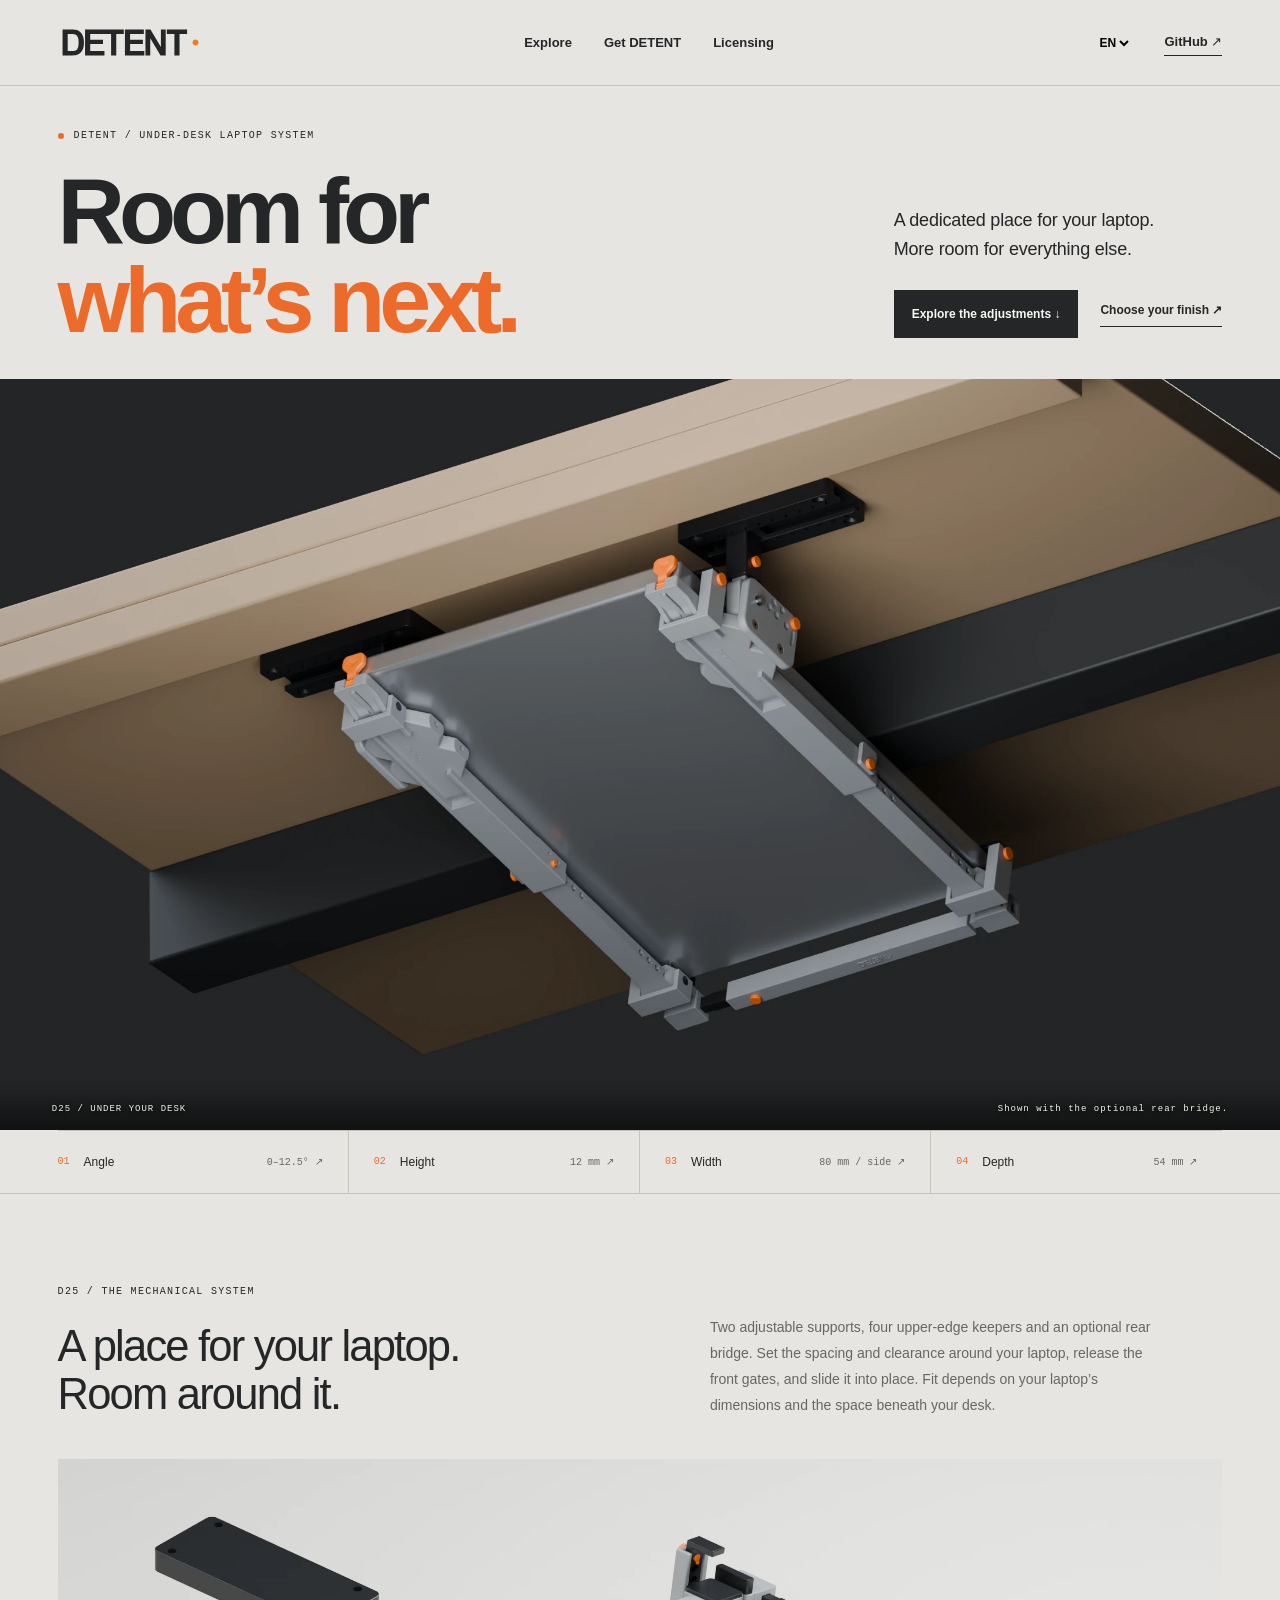
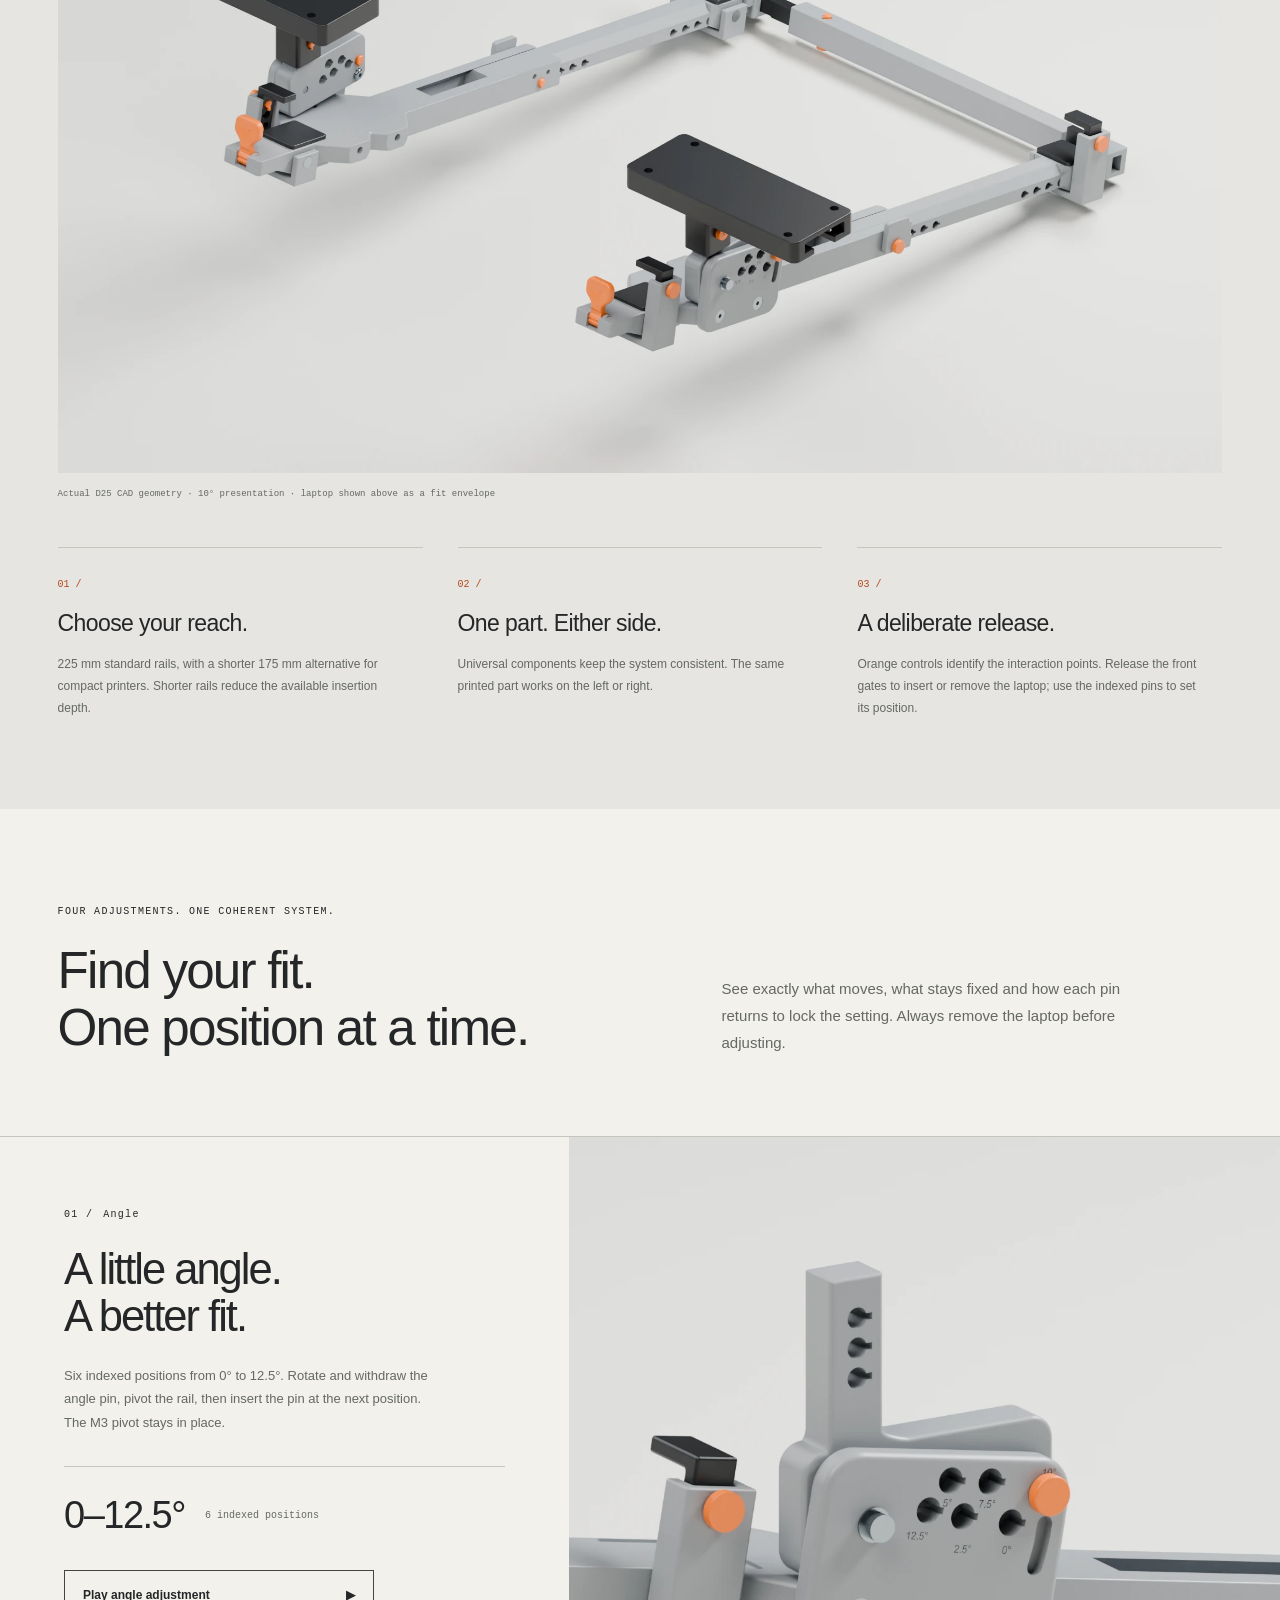
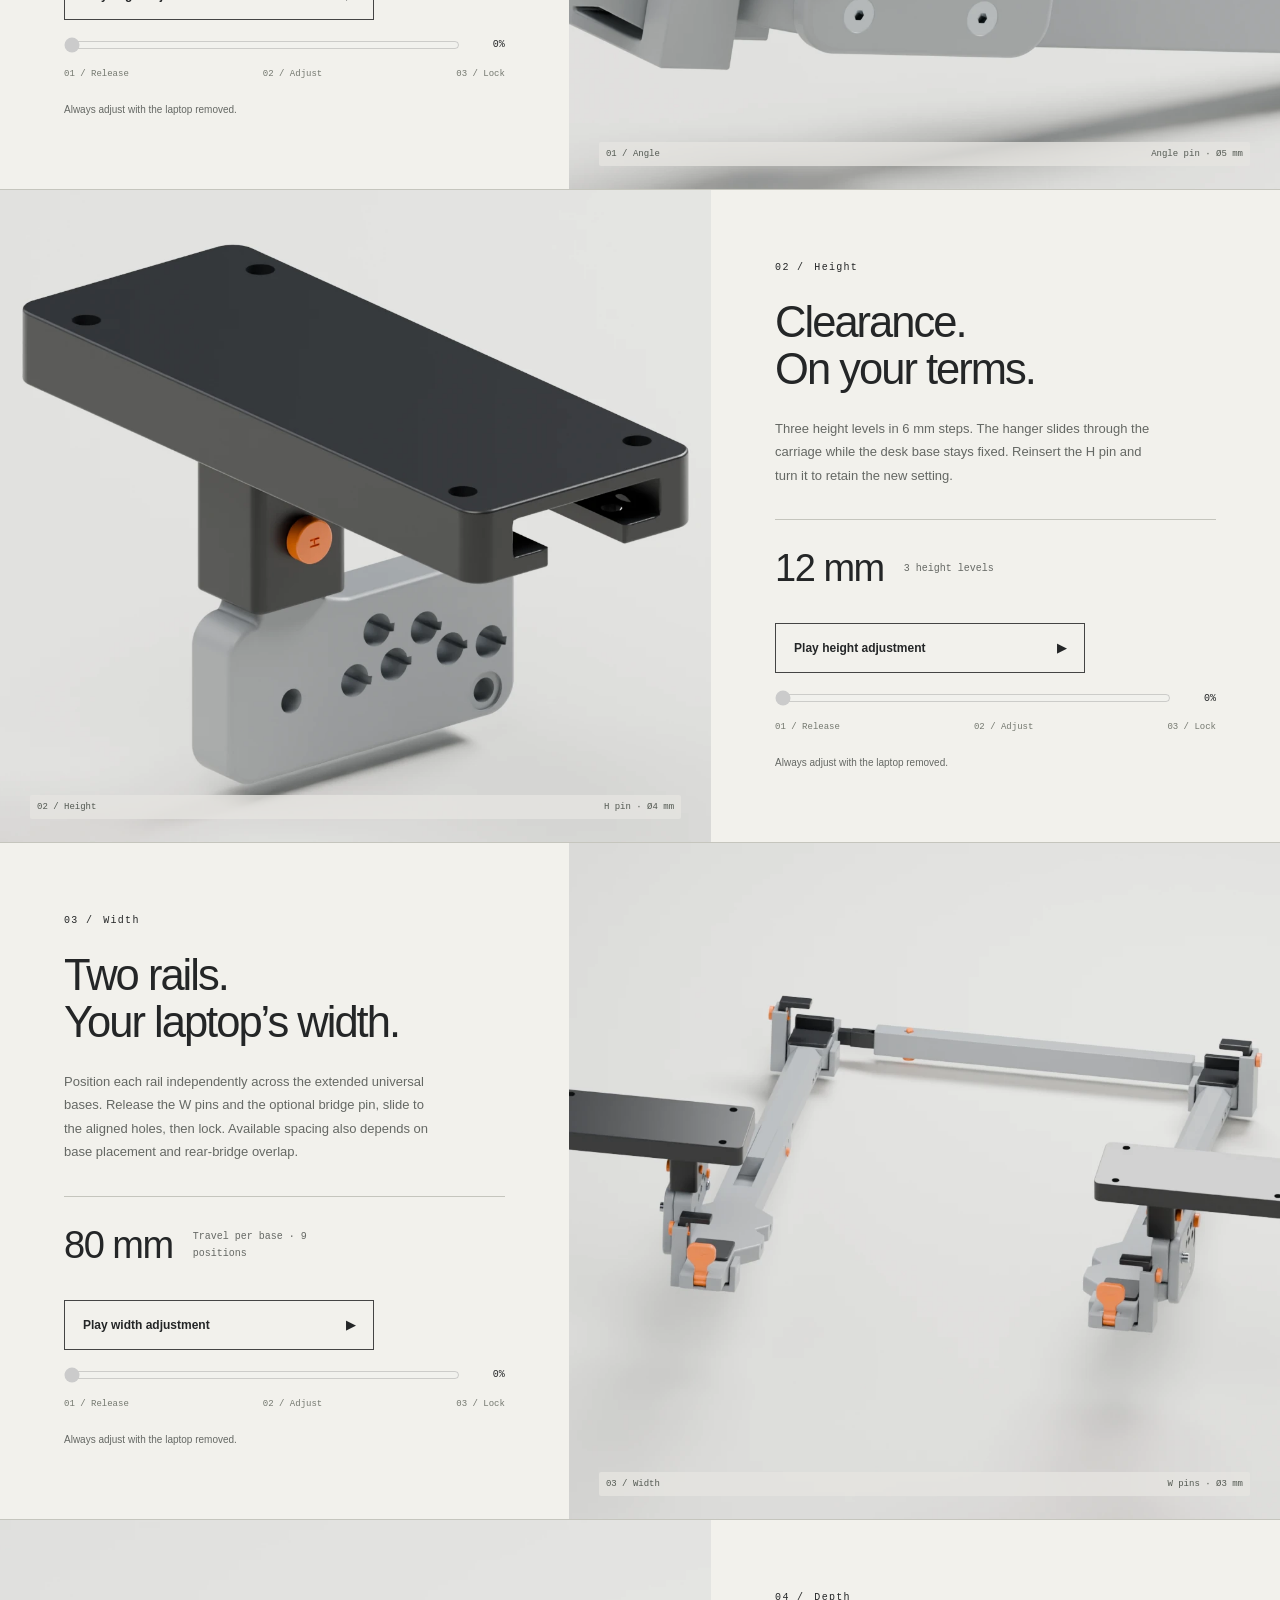
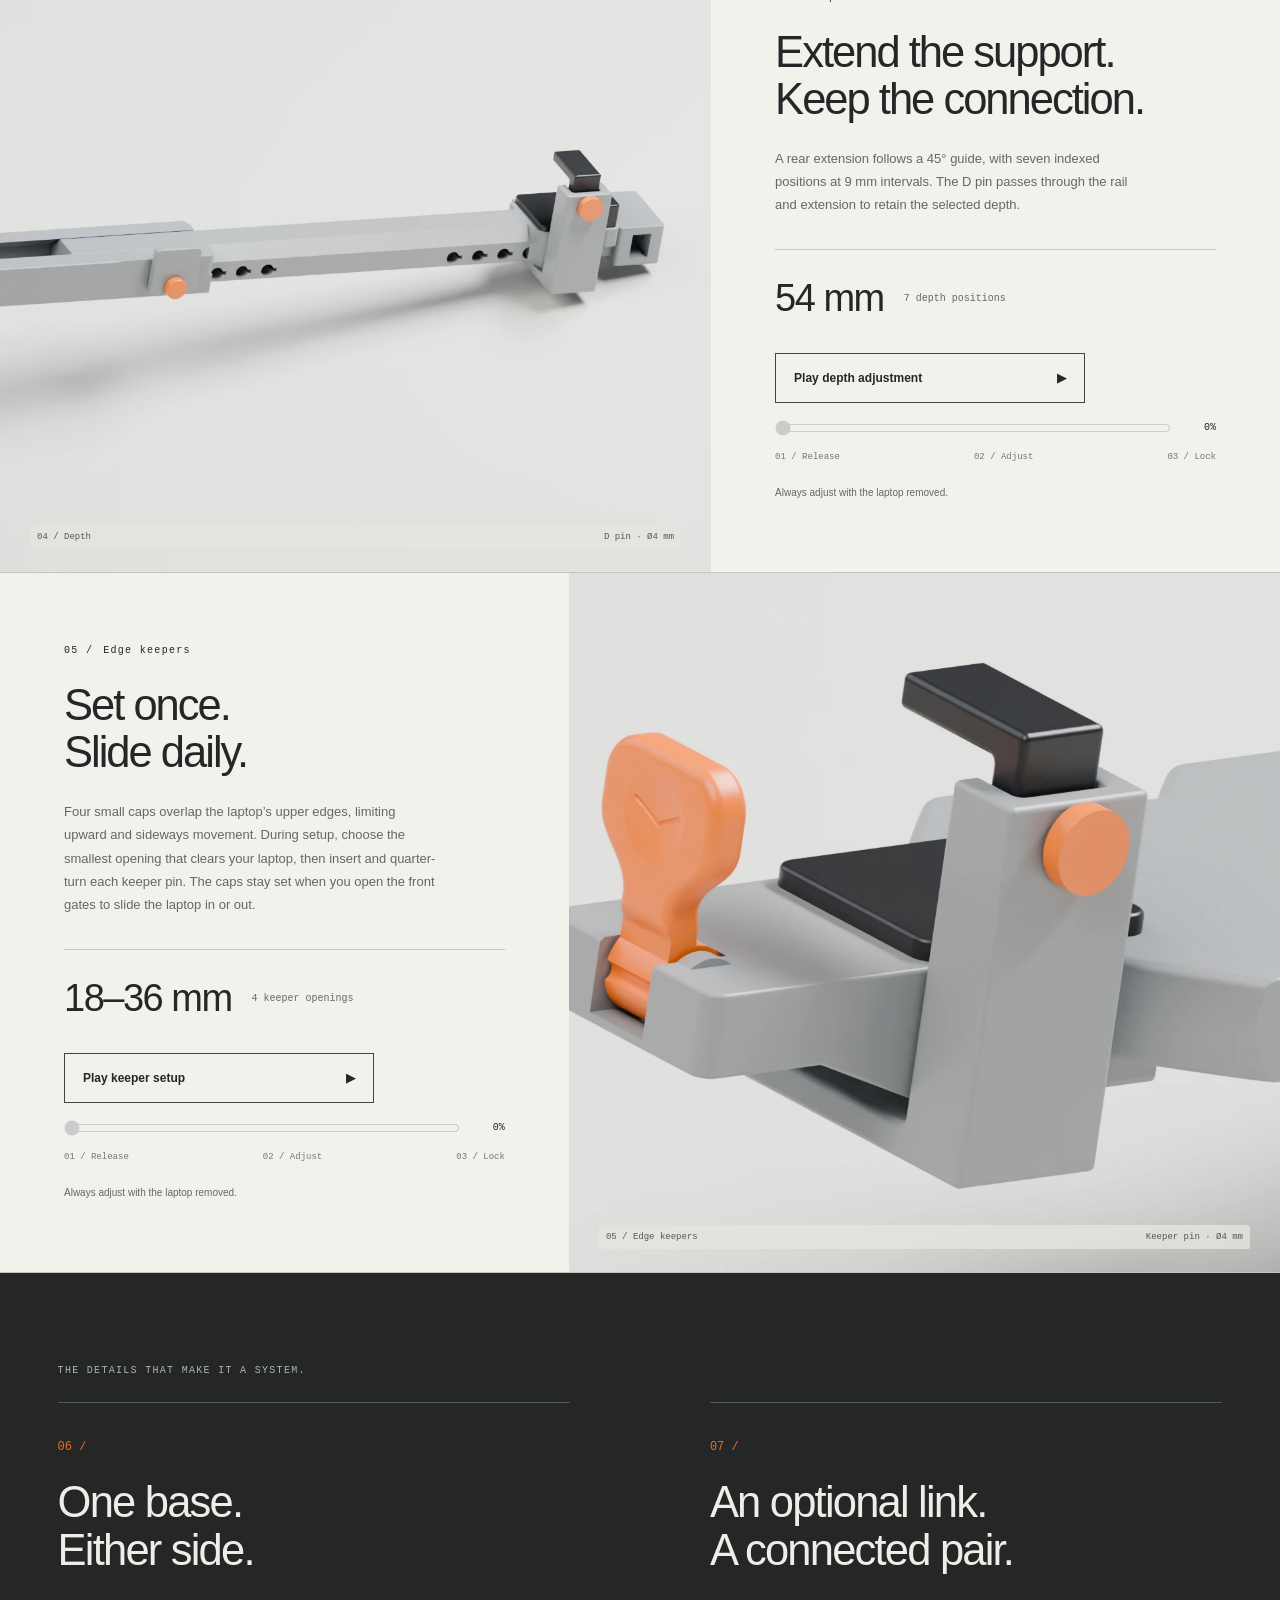
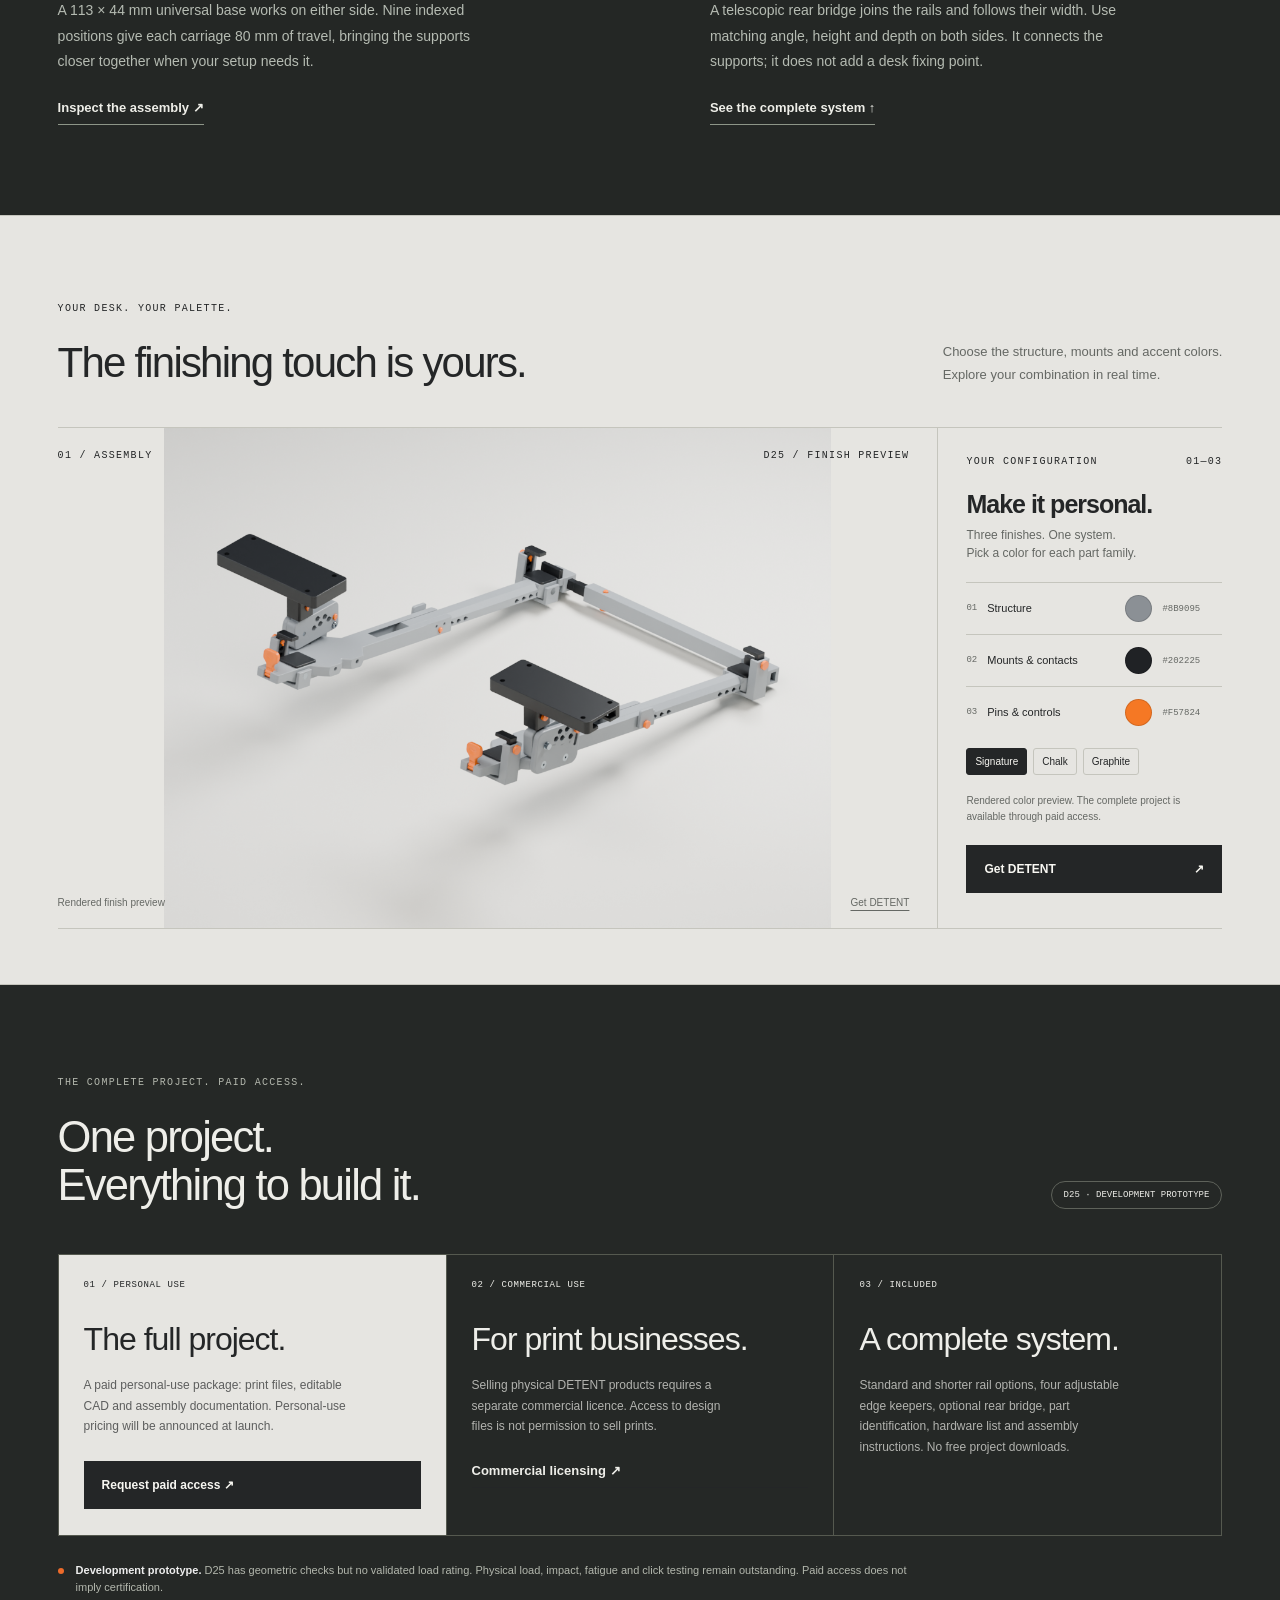
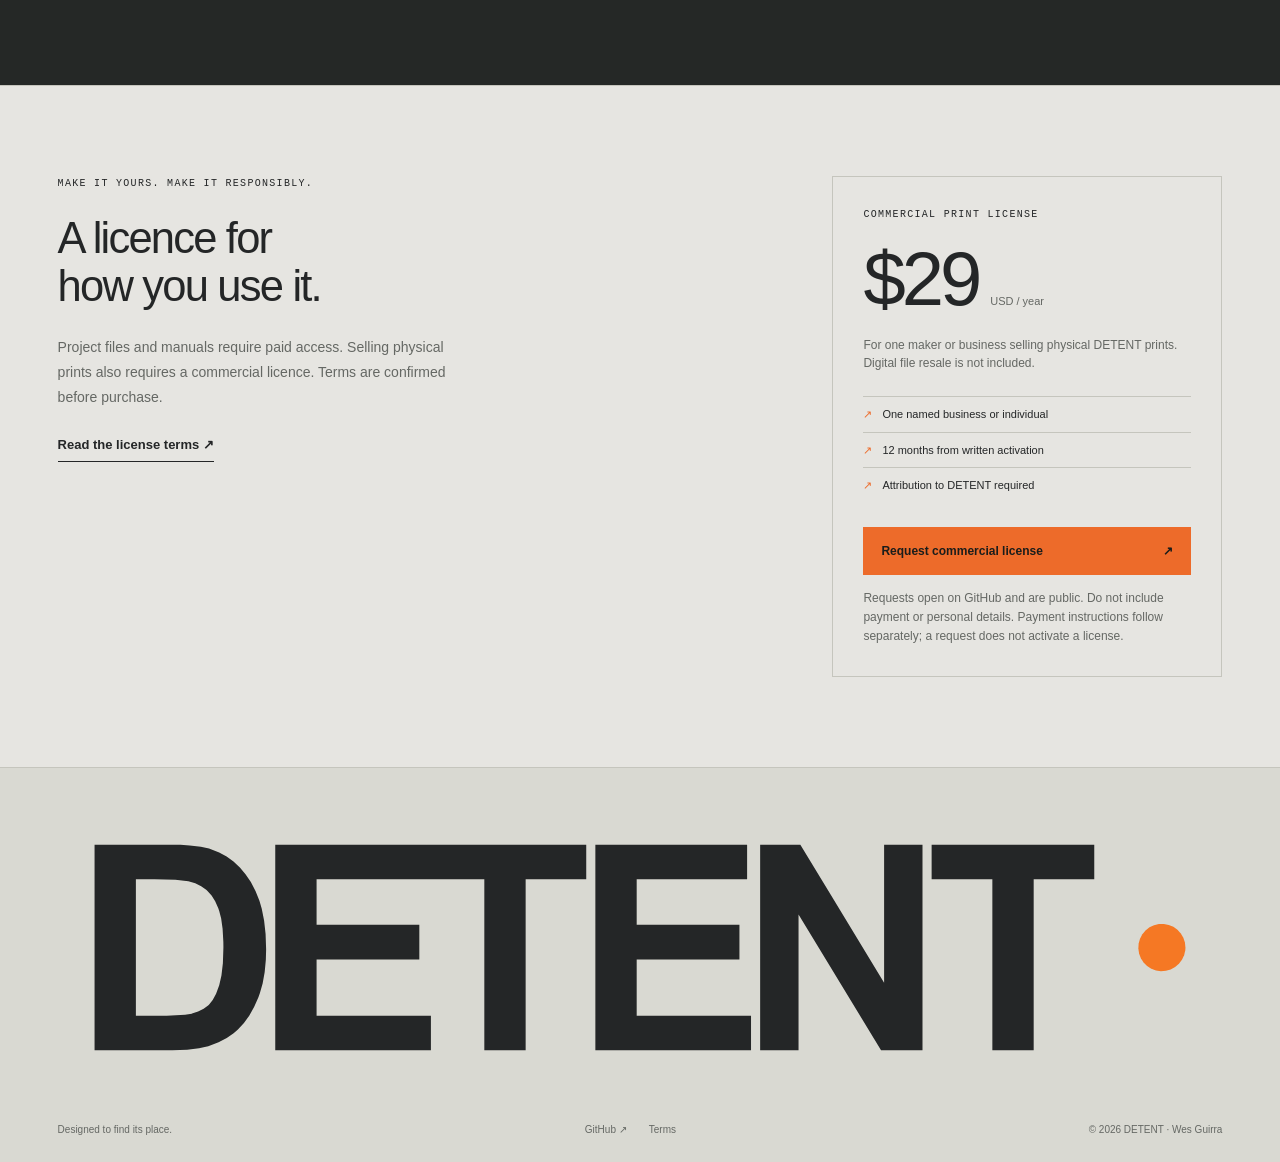
==== commit 5733c991: "Update DETENT site for D25 edge keepers" ====
--- a/docs/index.html
+++ b/docs/index.html
@@ -1,16 +1,18 @@
 <!doctype html>
-<html lang="en"><head><meta charset="utf-8"><meta name="viewport" content="width=device-width,initial-scale=1"><title>DETENT — A better position.</title><meta name="description" content="A modular, 3D-printable under-desk laptop support. Explore four indexed adjustments, choose your colors, and download the D23 prototype."><meta name="theme-color" content="#e6e5e1"><meta property="og:title" content="DETENT — A better position."><meta property="og:description" content="Modular laptop support. Four adjustments. Your colors."><meta property="og:image" content="https://wesguirra.github.io/detent/assets/renders/hero.webp"><meta property="og:type" content="website"><meta property="og:url" content="https://wesguirra.github.io/detent/"><link rel="canonical" href="https://wesguirra.github.io/detent/"><link rel="icon" href="assets/icon.svg" type="image/svg+xml"><link rel="stylesheet" href="assets/site.css?v=d23"><script defer src="assets/site.js?v=paid1"></script></head>
+<html lang="en"><head><meta charset="utf-8"><meta name="viewport" content="width=device-width,initial-scale=1"><title>DETENT — A better position.</title><meta name="description" content="A modular under-desk laptop support. Explore four indexed adjustments, choose your colors, and request paid access to the D25 project."><meta name="theme-color" content="#e6e5e1"><meta property="og:title" content="DETENT — A better position."><meta property="og:description" content="Modular laptop support. Four adjustments. Your colors."><meta property="og:image" content="https://wesguirra.github.io/detent/assets/renders/hero.webp"><meta property="og:type" content="website"><meta property="og:url" content="https://wesguirra.github.io/detent/"><link rel="canonical" href="https://wesguirra.github.io/detent/"><link rel="icon" href="assets/icon.svg" type="image/svg+xml"><link rel="stylesheet" href="assets/site.css?v=d25"><script defer src="assets/site.js?v=d25-mechanical"></script></head>
 <body><a class="skip" href="#main" data-i18n="skip">Skip to content</a>
 <header class="header"><a class="brand" href="./" aria-label="DETENT home"><img src="assets/brand/detent.svg" alt="DETENT•" width="156" height="38"></a><nav aria-label="Main navigation"><a href="#features" data-i18n="navExplore">Explore</a><a href="#access" data-i18n="navFiles">Get DETENT</a><a href="#license" data-i18n="navLicense">Licensing</a></nav><div class="header-right"><select id="language" aria-label="Language"><option value="en">EN</option><option value="pt">PT</option></select><a class="repo" href="https://github.com/wesguirra/detent" target="_blank" rel="noopener">GitHub ↗</a></div></header>
-<main id="main"><section class="product-hero" aria-labelledby="hero-title"><div class="hero-heading"><div><div class="eyebrow"><span class="signal"></span><span data-i18n="heroEyebrow">DETENT / UNDER-DESK LAPTOP SYSTEM</span></div><h1 id="hero-title" data-i18n="heroProductTitle">Room for<br><em>what’s next.</em></h1></div><div class="hero-product-copy"><p data-i18n="heroProductText">A dedicated place for your laptop.<br>More room for everything else.</p><div class="hero-actions"><a class="button dark" href="#features" data-i18n="discoverAdjustments">Explore the adjustments ↓</a><a class="text-link" href="#personalize" data-i18n="chooseFinish">Choose your finish ↗</a></div></div></div><figure class="hero-render"><img src="assets/renders/hero.webp" width="2200" height="1160" alt="DETENT modular laptop support, rendered from the D23 CAD with soft studio lighting and contact shadows" fetchpriority="high"><figcaption><span data-i18n="studioLabel">D23 / MODULAR LAPTOP SUPPORT</span><span data-i18n="heroMaterials">Matte polymer. Precise connections.</span></figcaption></figure><div class="hero-spec-strip"><a href="#feature-angle"><strong>01</strong><span data-i18n="angle">Angle</span><span>0–12.5° ↗</span></a><a href="#feature-height"><strong>02</strong><span data-i18n="height">Height</span><span>12 mm ↗</span></a><a href="#feature-width"><strong>03</strong><span data-i18n="width">Width</span><span>40 mm / side ↗</span></a><a href="#feature-depth"><strong>04</strong><span data-i18n="depth">Depth</span><span>54 mm ↗</span></a></div></section>
+<main id="main"><section class="product-hero" aria-labelledby="hero-title"><div class="hero-heading"><div><div class="eyebrow"><span class="signal"></span><span data-i18n="heroEyebrow">DETENT / UNDER-DESK LAPTOP SYSTEM</span></div><h1 id="hero-title" data-i18n="heroProductTitle">Room for<br><em>what’s next.</em></h1></div><div class="hero-product-copy"><p data-i18n="heroProductText">A dedicated place for your laptop.<br>More room for everything else.</p><div class="hero-actions"><a class="button dark" href="#features" data-i18n="discoverAdjustments">Explore the adjustments ↓</a><a class="text-link" href="#personalize" data-i18n="chooseFinish">Choose your finish ↗</a></div></div></div><figure class="hero-render"><img src="assets/renders/hero.webp?v=d25" width="2200" height="1280" alt="D25 support beneath a desk with a closed laptop envelope, front lip and crossbar; rendered from the current CAD" fetchpriority="high"><figcaption><span data-i18n="studioLabel">D25 / UNDER YOUR DESK</span><span data-i18n="heroMaterials">Shown with the optional rear bridge.</span></figcaption></figure><div class="hero-spec-strip"><a href="#feature-angle"><strong>01</strong><span data-i18n="angle">Angle</span><span>0–12.5° ↗</span></a><a href="#feature-height"><strong>02</strong><span data-i18n="height">Height</span><span>12 mm ↗</span></a><a href="#feature-width"><strong>03</strong><span data-i18n="width">Width</span><span data-i18n="heroWidthRange">80 mm / side ↗</span></a><a href="#feature-depth"><strong>04</strong><span data-i18n="depth">Depth</span><span>54 mm ↗</span></a></div></section>
+<section class="system-overview section" id="system" aria-labelledby="system-title"><div class="system-heading"><div><div class="eyebrow" data-i18n="systemLabel">D25 / THE MECHANICAL SYSTEM</div><h2 id="system-title" data-i18n="systemTitle">A place for your laptop.<br>Room around it.</h2></div><p data-i18n="systemText">Two adjustable supports, four upper-edge keepers and an optional rear bridge. Set the spacing and clearance around your laptop, release the front gates, and slide it into place. Fit depends on your laptop’s dimensions and the space beneath your desk.</p></div><figure><img src="assets/renders/studio.webp?v=d25" width="2200" height="1160" alt="Complete D25 assembly in gray, black and orange, showing the extended universal bases and thin telescopic rear bridge" loading="lazy"><figcaption data-i18n="systemCaption">Actual D25 CAD geometry · 10° presentation · laptop shown above as a fit envelope</figcaption></figure><div class="system-details"><article><span>01 /</span><h3 data-i18n="railTitle">Choose your reach.</h3><p data-i18n="railText">225 mm standard rails, with a shorter 175 mm alternative for compact printers. Shorter rails reduce the available insertion depth.</p></article><article><span>02 /</span><h3 data-i18n="universalTitle">One part. Either side.</h3><p data-i18n="universalText">Universal components keep the system consistent. The same printed part works on the left or right.</p></article><article><span>03 /</span><h3 data-i18n="controlTitle">A deliberate release.</h3><p data-i18n="controlText">Orange controls identify the interaction points. Release the front gates to insert or remove the laptop; use the indexed pins to set its position.</p></article></div></section>
 <section class="features-intro" id="features"><div class="eyebrow" data-i18n="featureIntroLabel">FOUR ADJUSTMENTS. ONE COHERENT SYSTEM.</div><h2 data-i18n="featureIntroTitle">Find your fit.<br>One position at a time.</h2><p data-i18n="featureIntroText">See exactly what moves, what stays fixed and how each pin returns to lock the setting. Always remove the laptop before adjusting.</p></section>
-<section class="feature-section" id="feature-angle" data-feature="angle"><div class="feature-visual" data-feature-visual="angle"><img src="assets/renders/angle.webp" width="1400" height="1050" alt="DETENT angle adjustment detail from the CAD assembly" loading="lazy"><div class="feature-player-slot"></div><div class="feature-caption"><span>01 / <span data-i18n="angle">Angle</span></span><span data-i18n="angleCaption">Angle pin · Ø5 mm</span></div><span class="feature-loading" hidden data-i18n="preparingAnimation">Preparing animation…</span></div><div class="feature-copy"><div class="eyebrow">01 / <span data-i18n="angle">Angle</span></div><h2 data-i18n="angleFeatureTitle">A little angle.<br>A better fit.</h2><p data-i18n="angleFeatureText">Six indexed positions from 0° to 12.5°. Rotate and withdraw the angle pin, pivot the rail, then insert the pin at the next position. The M3 pivot stays in place.</p><div class="feature-metric"><strong>0–12.5°</strong><span data-i18n="angleMetric">6 indexed positions</span></div><div class="feature-transport"><button class="feature-play button" data-play-feature="angle"><span data-i18n="anglePlay">Play angle adjustment</span><span aria-hidden="true">▶</span></button><label class="sr-only" for="seek-angle">angle animation progress</label><input id="seek-angle" class="feature-seek" type="range" min="0" max="100" step=".1" value="0" disabled><output class="feature-progress">0%</output></div><div class="feature-phases"><span data-feature-phase="0" data-i18n="step1">01 / Release</span><span data-feature-phase="1" data-i18n="step2">02 / Adjust</span><span data-feature-phase="2" data-i18n="step3">03 / Lock</span></div><p class="feature-unloaded" data-i18n="unloaded">Always adjust with the laptop removed.</p></div></section>
-<section class="feature-section" id="feature-height" data-feature="height"><div class="feature-visual" data-feature-visual="height"><img src="assets/renders/height.webp" width="1400" height="1050" alt="DETENT height adjustment detail from the CAD assembly" loading="lazy"><div class="feature-player-slot"></div><div class="feature-caption"><span>02 / <span data-i18n="height">Height</span></span><span data-i18n="heightCaption">H pin · Ø4 mm</span></div><span class="feature-loading" hidden data-i18n="preparingAnimation">Preparing animation…</span></div><div class="feature-copy"><div class="eyebrow">02 / <span data-i18n="height">Height</span></div><h2 data-i18n="heightFeatureTitle">Clearance.<br>On your terms.</h2><p data-i18n="heightFeatureText">Three height levels in 6 mm steps. The hanger slides through the carriage while the desk base stays fixed. Reinsert the H pin and turn it to retain the new setting.</p><div class="feature-metric"><strong>12 mm</strong><span data-i18n="heightMetric">3 height levels</span></div><div class="feature-transport"><button class="feature-play button" data-play-feature="height"><span data-i18n="heightPlay">Play height adjustment</span><span aria-hidden="true">▶</span></button><label class="sr-only" for="seek-height">height animation progress</label><input id="seek-height" class="feature-seek" type="range" min="0" max="100" step=".1" value="0" disabled><output class="feature-progress">0%</output></div><div class="feature-phases"><span data-feature-phase="0" data-i18n="step1">01 / Release</span><span data-feature-phase="1" data-i18n="step2">02 / Adjust</span><span data-feature-phase="2" data-i18n="step3">03 / Lock</span></div><p class="feature-unloaded" data-i18n="unloaded">Always adjust with the laptop removed.</p></div></section>
-<section class="feature-section" id="feature-width" data-feature="width"><div class="feature-visual" data-feature-visual="width"><img src="assets/renders/width.webp" width="1400" height="1050" alt="DETENT width adjustment detail from the CAD assembly" loading="lazy"><div class="feature-player-slot"></div><div class="feature-caption"><span>03 / <span data-i18n="width">Width</span></span><span data-i18n="widthCaption">W pins · Ø3 mm</span></div><span class="feature-loading" hidden data-i18n="preparingAnimation">Preparing animation…</span></div><div class="feature-copy"><div class="eyebrow">03 / <span data-i18n="width">Width</span></div><h2 data-i18n="widthFeatureTitle">Two rails.<br>Your laptop’s width.</h2><p data-i18n="widthFeatureText">Each carriage moves independently across its universal base. Withdraw both W pins and the optional rear-link pin before changing the width, then lock the aligned holes.</p><div class="feature-metric"><strong>40 mm</strong><span data-i18n="widthMetric">Travel per side · 5 positions</span></div><div class="feature-transport"><button class="feature-play button" data-play-feature="width"><span data-i18n="widthPlay">Play width adjustment</span><span aria-hidden="true">▶</span></button><label class="sr-only" for="seek-width">width animation progress</label><input id="seek-width" class="feature-seek" type="range" min="0" max="100" step=".1" value="0" disabled><output class="feature-progress">0%</output></div><div class="feature-phases"><span data-feature-phase="0" data-i18n="step1">01 / Release</span><span data-feature-phase="1" data-i18n="step2">02 / Adjust</span><span data-feature-phase="2" data-i18n="step3">03 / Lock</span></div><p class="feature-unloaded" data-i18n="unloaded">Always adjust with the laptop removed.</p></div></section>
-<section class="feature-section" id="feature-depth" data-feature="depth"><div class="feature-visual" data-feature-visual="depth"><img src="assets/renders/depth.webp" width="1400" height="1050" alt="DETENT depth adjustment detail from the CAD assembly" loading="lazy"><div class="feature-player-slot"></div><div class="feature-caption"><span>04 / <span data-i18n="depth">Depth</span></span><span data-i18n="depthCaption">D pin · Ø4 mm</span></div><span class="feature-loading" hidden data-i18n="preparingAnimation">Preparing animation…</span></div><div class="feature-copy"><div class="eyebrow">04 / <span data-i18n="depth">Depth</span></div><h2 data-i18n="depthFeatureTitle">Extend the support.<br>Keep the connection.</h2><p data-i18n="depthFeatureText">A rear extension follows a 45° guide, with seven indexed positions at 9 mm intervals. The D pin passes through the rail and extension to retain the selected depth.</p><div class="feature-metric"><strong>54 mm</strong><span data-i18n="depthMetric">7 depth positions</span></div><div class="feature-transport"><button class="feature-play button" data-play-feature="depth"><span data-i18n="depthPlay">Play depth adjustment</span><span aria-hidden="true">▶</span></button><label class="sr-only" for="seek-depth">depth animation progress</label><input id="seek-depth" class="feature-seek" type="range" min="0" max="100" step=".1" value="0" disabled><output class="feature-progress">0%</output></div><div class="feature-phases"><span data-feature-phase="0" data-i18n="step1">01 / Release</span><span data-feature-phase="1" data-i18n="step2">02 / Adjust</span><span data-feature-phase="2" data-i18n="step3">03 / Lock</span></div><p class="feature-unloaded" data-i18n="unloaded">Always adjust with the laptop removed.</p></div></section>
-<section class="connection-section section"><div class="eyebrow" data-i18n="connectionEyebrow">THE DETAILS THAT MAKE IT A SYSTEM.</div><div class="connection-grid"><article><span class="connection-number">05 /</span><h2 data-i18n="baseFeatureTitle">One base.<br>Either side.</h2><p data-i18n="baseFeatureText">The same 73 × 44 mm base mounts on the left or right. Mirrored pin positions let the width carriage work in either orientation.</p><a class="text-link" href="configurator.html" data-i18n="inspectAssembly">Inspect the assembly ↗</a></article><article><span class="connection-number">06 /</span><h2 data-i18n="linkFeatureTitle">An optional link.<br>A connected pair.</h2><p data-i18n="linkFeatureText">A telescopic rear bridge joins the rails and follows their width. Use matching angle, height and depth on both sides. It connects the supports; it does not add a desk fixing point.</p><a class="text-link" href="#personalize" data-i18n="tryRearLink">Try the rear link below ↓</a></article></div></section>
-<section class="personalize-section hero" id="personalize"><div class="personalize-heading"><div><div class="eyebrow" data-i18n="finishEyebrow">YOUR DESK. YOUR PALETTE.</div><h2 data-i18n="finishTitle">The finishing touch is yours.</h2></div><p data-i18n="finishText">Choose the structure, mounts and accent colors.<br>Explore your combination in real time.</p></div><!--CONFIGURATOR_START--><div class="product-lab" id="configuration-stage"><div class="stage"><div class="stage-top"><span class="micro" id="view-label">01 / ASSEMBLY</span><span class="micro" data-i18n="actualCad">D23 / FINISH PREVIEW</span></div><canvas id="color-preview" width="1100" height="825" role="img" aria-label="DETENT finish preview"></canvas><div class="loading" id="loading" role="status" data-i18n="loading">Preparing your DETENT…</div><div class="stage-bottom"><span data-i18n="drag">Rendered finish preview</span><a href="#access" data-i18n="getFiles">Get DETENT ↗</a></div></div>
+<section class="feature-section" id="feature-angle" data-feature="angle"><div class="feature-visual" data-feature-visual="angle"><img src="assets/renders/angle.webp?v=d25" width="1400" height="1050" alt="DETENT angle adjustment detail from the CAD assembly" loading="lazy"><div class="feature-player-slot"></div><div class="feature-caption"><span>01 / <span data-i18n="angle">Angle</span></span><span data-i18n="angleCaption">Angle pin · Ø5 mm</span></div><span class="feature-loading" hidden data-i18n="preparingAnimation">Preparing animation…</span></div><div class="feature-copy"><div class="eyebrow">01 / <span data-i18n="angle">Angle</span></div><h2 data-i18n="angleFeatureTitle">A little angle.<br>A better fit.</h2><p data-i18n="angleFeatureText">Six indexed positions from 0° to 12.5°. Rotate and withdraw the angle pin, pivot the rail, then insert the pin at the next position. The M3 pivot stays in place.</p><div class="feature-metric"><strong>0–12.5°</strong><span data-i18n="angleMetric">6 indexed positions</span></div><div class="feature-transport"><button class="feature-play button" data-play-feature="angle"><span data-i18n="anglePlay">Play angle adjustment</span><span aria-hidden="true">▶</span></button><label class="sr-only" for="seek-angle">angle animation progress</label><input id="seek-angle" class="feature-seek" type="range" min="0" max="100" step=".1" value="0" disabled><output class="feature-progress">0%</output></div><div class="feature-phases"><span data-feature-phase="0" data-i18n="step1">01 / Release</span><span data-feature-phase="1" data-i18n="step2">02 / Adjust</span><span data-feature-phase="2" data-i18n="step3">03 / Lock</span></div><p class="feature-unloaded" data-i18n="unloaded">Always adjust with the laptop removed.</p></div></section>
+<section class="feature-section" id="feature-height" data-feature="height"><div class="feature-visual" data-feature-visual="height"><img src="assets/renders/height.webp?v=d25" width="1400" height="1050" alt="DETENT height adjustment detail from the CAD assembly" loading="lazy"><div class="feature-player-slot"></div><div class="feature-caption"><span>02 / <span data-i18n="height">Height</span></span><span data-i18n="heightCaption">H pin · Ø4 mm</span></div><span class="feature-loading" hidden data-i18n="preparingAnimation">Preparing animation…</span></div><div class="feature-copy"><div class="eyebrow">02 / <span data-i18n="height">Height</span></div><h2 data-i18n="heightFeatureTitle">Clearance.<br>On your terms.</h2><p data-i18n="heightFeatureText">Three height levels in 6 mm steps. The hanger slides through the carriage while the desk base stays fixed. Reinsert the H pin and turn it to retain the new setting.</p><div class="feature-metric"><strong>12 mm</strong><span data-i18n="heightMetric">3 height levels</span></div><div class="feature-transport"><button class="feature-play button" data-play-feature="height"><span data-i18n="heightPlay">Play height adjustment</span><span aria-hidden="true">▶</span></button><label class="sr-only" for="seek-height">height animation progress</label><input id="seek-height" class="feature-seek" type="range" min="0" max="100" step=".1" value="0" disabled><output class="feature-progress">0%</output></div><div class="feature-phases"><span data-feature-phase="0" data-i18n="step1">01 / Release</span><span data-feature-phase="1" data-i18n="step2">02 / Adjust</span><span data-feature-phase="2" data-i18n="step3">03 / Lock</span></div><p class="feature-unloaded" data-i18n="unloaded">Always adjust with the laptop removed.</p></div></section>
+<section class="feature-section" id="feature-width" data-feature="width"><div class="feature-visual" data-feature-visual="width"><img src="assets/renders/width.webp?v=d25" width="1400" height="1050" alt="DETENT width adjustment detail from the CAD assembly" loading="lazy"><div class="feature-player-slot"></div><div class="feature-caption"><span>03 / <span data-i18n="width">Width</span></span><span data-i18n="widthCaption">W pins · Ø3 mm</span></div><span class="feature-loading" hidden data-i18n="preparingAnimation">Preparing animation…</span></div><div class="feature-copy"><div class="eyebrow">03 / <span data-i18n="width">Width</span></div><h2 data-i18n="widthFeatureTitle">Two rails.<br>Your laptop’s width.</h2><p data-i18n="widthFeatureText">Position each rail independently across the extended universal bases. Release the W pins and the optional bridge pin, slide to the aligned holes, then lock. Available spacing also depends on base placement and rear-bridge overlap.</p><div class="feature-metric"><strong>80 mm</strong><span data-i18n="widthMetric">Travel per base · 9 positions</span></div><div class="feature-transport"><button class="feature-play button" data-play-feature="width"><span data-i18n="widthPlay">Play width adjustment</span><span aria-hidden="true">▶</span></button><label class="sr-only" for="seek-width">width animation progress</label><input id="seek-width" class="feature-seek" type="range" min="0" max="100" step=".1" value="0" disabled><output class="feature-progress">0%</output></div><div class="feature-phases"><span data-feature-phase="0" data-i18n="step1">01 / Release</span><span data-feature-phase="1" data-i18n="step2">02 / Adjust</span><span data-feature-phase="2" data-i18n="step3">03 / Lock</span></div><p class="feature-unloaded" data-i18n="unloaded">Always adjust with the laptop removed.</p></div></section>
+<section class="feature-section" id="feature-depth" data-feature="depth"><div class="feature-visual" data-feature-visual="depth"><img src="assets/renders/depth.webp?v=d25" width="1400" height="1050" alt="DETENT depth adjustment detail from the CAD assembly" loading="lazy"><div class="feature-player-slot"></div><div class="feature-caption"><span>04 / <span data-i18n="depth">Depth</span></span><span data-i18n="depthCaption">D pin · Ø4 mm</span></div><span class="feature-loading" hidden data-i18n="preparingAnimation">Preparing animation…</span></div><div class="feature-copy"><div class="eyebrow">04 / <span data-i18n="depth">Depth</span></div><h2 data-i18n="depthFeatureTitle">Extend the support.<br>Keep the connection.</h2><p data-i18n="depthFeatureText">A rear extension follows a 45° guide, with seven indexed positions at 9 mm intervals. The D pin passes through the rail and extension to retain the selected depth.</p><div class="feature-metric"><strong>54 mm</strong><span data-i18n="depthMetric">7 depth positions</span></div><div class="feature-transport"><button class="feature-play button" data-play-feature="depth"><span data-i18n="depthPlay">Play depth adjustment</span><span aria-hidden="true">▶</span></button><label class="sr-only" for="seek-depth">depth animation progress</label><input id="seek-depth" class="feature-seek" type="range" min="0" max="100" step=".1" value="0" disabled><output class="feature-progress">0%</output></div><div class="feature-phases"><span data-feature-phase="0" data-i18n="step1">01 / Release</span><span data-feature-phase="1" data-i18n="step2">02 / Adjust</span><span data-feature-phase="2" data-i18n="step3">03 / Lock</span></div><p class="feature-unloaded" data-i18n="unloaded">Always adjust with the laptop removed.</p></div></section>
+<section class="feature-section" id="feature-keeper" data-feature="keeper"><div class="feature-visual" data-feature-visual="keeper"><img src="assets/renders/keeper.webp?v=d25" width="1400" height="1050" alt="D25 upper-edge keeper with a wrap-under saddle, adjustable cap and orange quarter-turn pin" loading="lazy"><div class="feature-player-slot"></div><div class="feature-caption"><span>05 / <span data-i18n="keeper">Edge keepers</span></span><span data-i18n="keeperCaption">Keeper pin · Ø4 mm</span></div><span class="feature-loading" hidden data-i18n="preparingAnimation">Preparing animation…</span></div><div class="feature-copy"><div class="eyebrow">05 / <span data-i18n="keeper">Edge keepers</span></div><h2 data-i18n="keeperTitle">Set once.<br>Slide daily.</h2><p data-i18n="keeperText">Four small caps overlap the laptop’s upper edges, limiting upward and sideways movement. During setup, choose the smallest opening that clears your laptop, then insert and quarter-turn each keeper pin. The caps stay set when you open the front gates to slide the laptop in or out.</p><div class="feature-metric"><strong>18–36 mm</strong><span data-i18n="keeperMetric">4 keeper openings</span></div><div class="feature-transport"><button class="feature-play button" data-play-feature="keeper"><span data-i18n="keeperPlay">Play keeper setup</span><span aria-hidden="true">▶</span></button><label class="sr-only" for="seek-keeper">Keeper setup animation progress</label><input id="seek-keeper" class="feature-seek" type="range" min="0" max="100" step=".1" value="0" disabled><output class="feature-progress">0%</output></div><div class="feature-phases"><span data-feature-phase="0" data-i18n="step1">01 / Release</span><span data-feature-phase="1" data-i18n="step2">02 / Adjust</span><span data-feature-phase="2" data-i18n="step3">03 / Lock</span></div><p class="feature-unloaded" data-i18n="unloaded">Always adjust with the laptop removed.</p></div></section>
+<section class="connection-section section"><div class="eyebrow" data-i18n="connectionEyebrow">THE DETAILS THAT MAKE IT A SYSTEM.</div><div class="connection-grid"><article><span class="connection-number">06 /</span><h2 data-i18n="baseFeatureTitle">One base.<br>Either side.</h2><p data-i18n="baseFeatureText">A 113 × 44 mm universal base works on either side. Nine indexed positions give each carriage 80 mm of travel, bringing the supports closer together when your setup needs it.</p><a class="text-link" href="configurator.html" data-i18n="inspectAssembly">Inspect the assembly ↗</a></article><article><span class="connection-number">07 /</span><h2 data-i18n="linkFeatureTitle">An optional link.<br>A connected pair.</h2><p data-i18n="linkFeatureText">A telescopic rear bridge joins the rails and follows their width. Use matching angle, height and depth on both sides. It connects the supports; it does not add a desk fixing point.</p><a class="text-link" href="#system" data-i18n="tryRearLink">See the complete system ↑</a></article></div></section>
+<section class="personalize-section hero" id="personalize"><div class="personalize-heading"><div><div class="eyebrow" data-i18n="finishEyebrow">YOUR DESK. YOUR PALETTE.</div><h2 data-i18n="finishTitle">The finishing touch is yours.</h2></div><p data-i18n="finishText">Choose the structure, mounts and accent colors.<br>Explore your combination in real time.</p></div><!--CONFIGURATOR_START--><div class="product-lab" id="configuration-stage"><div class="stage"><div class="stage-top"><span class="micro" id="view-label" data-i18n="assemblyLabel">01 / ASSEMBLY</span><span class="micro" data-i18n="actualCad">D25 / FINISH PREVIEW</span></div><canvas id="color-preview" width="1100" height="825" role="img" aria-label="DETENT finish preview"></canvas><div class="loading" id="loading" role="status" data-i18n="loading">Preparing your DETENT…</div><div class="stage-bottom"><span data-i18n="drag">Rendered finish preview</span><a href="#access" data-i18n="getFiles">Get DETENT ↗</a></div></div>
 <aside class="configuration" aria-label="Product configuration"><div class="panel-heading"><span class="micro" data-i18n="configure">YOUR CONFIGURATION</span><span class="micro">01—03</span></div><h2 data-i18n="colorTitle">Make it personal.</h2><p class="muted" data-i18n="colorText">Three finishes. One system.<br>Pick a color for each part family.</p><div class="color-row"><label for="color-gray"><span class="number">01</span><span data-i18n="structure">Structure</span></label><input id="color-gray" type="color" value="#8b9095" aria-label="Structure color"><output id="hex-gray">#8B9095</output></div><div class="color-row"><label for="color-black"><span class="number">02</span><span data-i18n="mounts">Mounts & contacts</span></label><input id="color-black" type="color" value="#202225" aria-label="Mounts and contacts color"><output id="hex-black">#202225</output></div><div class="color-row"><label for="color-orange"><span class="number">03</span><span data-i18n="controls">Pins & controls</span></label><input id="color-orange" type="color" value="#f57824" aria-label="Pins and controls color"><output id="hex-orange">#F57824</output></div><div class="presets" role="group" aria-label="Color presets"><button data-preset="signature" class="chosen" aria-pressed="true">Signature</button><button data-preset="chalk" aria-pressed="false">Chalk</button><button data-preset="graphite" aria-pressed="false">Graphite</button></div><p class="fine" data-i18n="colorNote">Rendered color preview. The complete project is available through paid access.</p><a class="button dark" href="#access"><span data-i18n="getFiles">Get DETENT</span><span>↗</span></a></aside></div>
 <!--CONFIGURATOR_END--></section>
-<section class="downloads section" id="access"><div class="section-top"><div><div class="eyebrow" data-i18n="filesEyebrow">THE COMPLETE PROJECT. PAID ACCESS.</div><h2 data-i18n="filesTitle">One project.<br>Everything to build it.</h2></div><span class="pill" data-i18n="prototype">D23 · DEVELOPMENT PROTOTYPE</span></div><div class="download-grid"><article class="download featured"><div class="download-top">01 / PERSONAL USE</div><h3 data-i18n="fullScale">The full project.</h3><p data-i18n="fullText">A paid personal-use package: print files, editable CAD and illustrated assembly manuals. Personal-use pricing will be announced at launch.</p><a class="button dark" href="https://github.com/wesguirra/detent/issues/new?template=project-access.yml" data-i18n="requestAccess">Request paid access ↗</a></article><article class="download"><div class="download-top">02 / COMMERCIAL USE</div><h3 data-i18n="halfScale">For print businesses.</h3><p data-i18n="halfText">Selling physical DETENT products requires a separate commercial licence. Access to design files is not permission to sell prints.</p><a class="text-link" href="#license" data-i18n="commercialDetails">Commercial licensing ↗</a></article><article class="download"><div class="download-top">03 / INCLUDED</div><h3 data-i18n="sourceTitle">A complete system.</h3><p data-i18n="sourceText">Standard and A1 mini rail options, optional rear bridge, part identification, hardware list, assembly sequence and adjustment instructions. No free project downloads.</p></article></div><div class="prototype-note"><span class="signal"></span><p data-i18n="prototypeNote"><strong>Development prototype.</strong> D23 has geometric checks but no validated load rating. Physical load, fatigue and click testing remain outstanding. Paid access does not imply certification.</p></div></section><section class="licensing section" id="license"><div class="license-intro"><div class="eyebrow" data-i18n="licenseEyebrow">MAKE IT YOURS. MAKE IT RESPONSIBLY.</div><h2 data-i18n="licenseTitle">A licence for<br>how you use it.</h2><p data-i18n="licenseText">Project files and manuals require paid access. Selling physical prints also requires a commercial licence. Terms are confirmed before purchase.</p><a class="text-link" href="terms.html" data-i18n="termsLink">Read the license terms ↗</a></div><div class="license-offer"><div class="micro" data-i18n="commercial">COMMERCIAL PRINT LICENSE</div><div class="price">$29<span data-i18n="perYear">USD / year</span></div><p data-i18n="offerText">For one maker or business selling physical DETENT prints. Digital file resale is not included.</p><ul><li data-i18n="offer1">One named business or individual</li><li data-i18n="offer2">12 months from written activation</li><li data-i18n="offer3">Attribution to DETENT required</li></ul><a id="commercial-cta" class="button orange" href="https://github.com/wesguirra/detent/issues/new?template=commercial-license.yml"><span data-i18n="requestLicense">Request commercial license</span><span>↗</span></a><p class="fine" data-i18n="checkoutNote">Requests open on GitHub and are public. Do not include payment or personal details. Payment instructions follow separately; a request does not activate a license.</p></div></section>
+<section class="downloads section" id="access"><div class="section-top"><div><div class="eyebrow" data-i18n="filesEyebrow">THE COMPLETE PROJECT. PAID ACCESS.</div><h2 data-i18n="filesTitle">One project.<br>Everything to build it.</h2></div><span class="pill" data-i18n="prototype">D25 · DEVELOPMENT PROTOTYPE</span></div><div class="download-grid"><article class="download featured"><div class="download-top">01 / PERSONAL USE</div><h3 data-i18n="fullScale">The full project.</h3><p data-i18n="fullText">A paid personal-use package: print files, editable CAD and assembly documentation. Personal-use pricing will be announced at launch.</p><a class="button dark" href="https://github.com/wesguirra/detent/issues/new?template=project-access.yml" data-i18n="requestAccess">Request paid access ↗</a></article><article class="download"><div class="download-top">02 / COMMERCIAL USE</div><h3 data-i18n="halfScale">For print businesses.</h3><p data-i18n="halfText">Selling physical DETENT products requires a separate commercial licence. Access to design files is not permission to sell prints.</p><a class="text-link" href="#license" data-i18n="commercialDetails">Commercial licensing ↗</a></article><article class="download"><div class="download-top">03 / INCLUDED</div><h3 data-i18n="sourceTitle">A complete system.</h3><p data-i18n="sourceText">Standard and shorter rail options, four adjustable edge keepers, optional rear bridge, part identification, hardware list and assembly instructions. No free project downloads.</p></article></div><div class="prototype-note"><span class="signal"></span><p data-i18n="prototypeNote"><strong>Development prototype.</strong> D25 has geometric checks but no validated load rating. Physical load, impact, fatigue and click testing remain outstanding. Paid access does not imply certification.</p></div></section><section class="licensing section" id="license"><div class="license-intro"><div class="eyebrow" data-i18n="licenseEyebrow">MAKE IT YOURS. MAKE IT RESPONSIBLY.</div><h2 data-i18n="licenseTitle">A licence for<br>how you use it.</h2><p data-i18n="licenseText">Project files and manuals require paid access. Selling physical prints also requires a commercial licence. Terms are confirmed before purchase.</p><a class="text-link" href="terms.html" data-i18n="termsLink">Read the license terms ↗</a></div><div class="license-offer"><div class="micro" data-i18n="commercial">COMMERCIAL PRINT LICENSE</div><div class="price">$29<span data-i18n="perYear">USD / year</span></div><p data-i18n="offerText">For one maker or business selling physical DETENT prints. Digital file resale is not included.</p><ul><li data-i18n="offer1">One named business or individual</li><li data-i18n="offer2">12 months from written activation</li><li data-i18n="offer3">Attribution to DETENT required</li></ul><a id="commercial-cta" class="button orange" href="https://github.com/wesguirra/detent/issues/new?template=commercial-license.yml"><span data-i18n="requestLicense">Request commercial license</span><span>↗</span></a><p class="fine" data-i18n="checkoutNote">Requests open on GitHub and are public. Do not include payment or personal details. Payment instructions follow separately; a request does not activate a license.</p></div></section>
 </main><footer><div class="footer-brand"><img src="assets/brand/detent.svg" alt="DETENT•" width="1195" height="304"></div><div class="footer-bottom"><p data-i18n="footer">Designed to find its place.</p><div><a href="https://github.com/wesguirra/detent">GitHub ↗</a><a href="terms.html" data-i18n="terms">Terms</a></div><span>© 2026 DETENT · Wes Guirra</span></div></footer></body></html>
--- a/docs/assets/site.css
+++ b/docs/assets/site.css
@@ -9,3 +9,10 @@
 .brand img{display:block;width:145px;height:auto}.footer-brand img{display:block;width:min(100%,1195px);height:auto}.field-label{display:block;font-size:12px;margin-top:18px;margin-bottom:8px}#rail-choice{width:100%;padding:10px;background:transparent;border:1px solid var(--line);border-radius:4px;color:inherit}.brand{flex-shrink:0}@media(max-width:650px){.brand img{width:122px}.header .repo{font-size:11px}}
 
 #color-preview{display:block;width:100%;height:100%;object-fit:contain}.feature-player-slot video{position:absolute;inset:0;width:100%;height:100%;object-fit:cover}.download .button{margin-top:24px}.download .text-link{color:inherit;margin-top:24px}
+
+/* D25: installed hero and complete-system view. Keep the product uncropped. */
+.hero-render{background:#252729}.hero-render>img{height:auto;aspect-ratio:2200/1280;object-fit:contain}.hero-render figcaption{color:#f4f1e8;text-shadow:0 1px 5px #000;background:linear-gradient(transparent,#0008);left:0;right:0;bottom:0;padding:24px 4.5vw 16px}
+.system-overview{background:#e6e5e1}.system-heading{display:grid;grid-template-columns:1fr 1fr;gap:12%;align-items:end}.system-heading>p{font-size:14px;color:var(--muted);line-height:1.85;max-width:450px}.system-overview figure{margin:40px 0 0}.system-overview figure img{display:block;width:100%;height:auto}.system-overview figcaption{font:9px/1.7 ui-monospace,monospace;color:var(--muted);margin-top:14px}.system-details{display:grid;grid-template-columns:repeat(3,1fr);gap:35px;margin-top:45px}.system-details article{border-top:1px solid var(--line);padding-top:22px}.system-details article>span{font:10px monospace;color:#b44c1d}.system-details h3{font-weight:500;font-size:23px;letter-spacing:-.6px;margin-top:12px}.system-details p{font-size:12px;line-height:1.85;color:var(--muted);margin-top:12px;max-width:340px}
+.feature-player-slot video{object-fit:contain;background:#d8d7d1}.feature-play[aria-pressed="true"]{background:#e2dfd6;border-color:#a34520}.feature-caption{padding:7px;background:#e6e5e1c9;border-radius:2px}
+@media(max-width:650px){.hero-render>img{aspect-ratio:2200/1280}.hero-render figcaption{padding:15px 20px 9px;font-size:7px}.system-heading{grid-template-columns:1fr;gap:25px}.system-details{grid-template-columns:1fr;gap:25px}.system-details p{max-width:none}.system-overview figure{margin-top:28px}}
+@media(prefers-reduced-motion:reduce){html{scroll-behavior:auto}*{transition:none!important}}
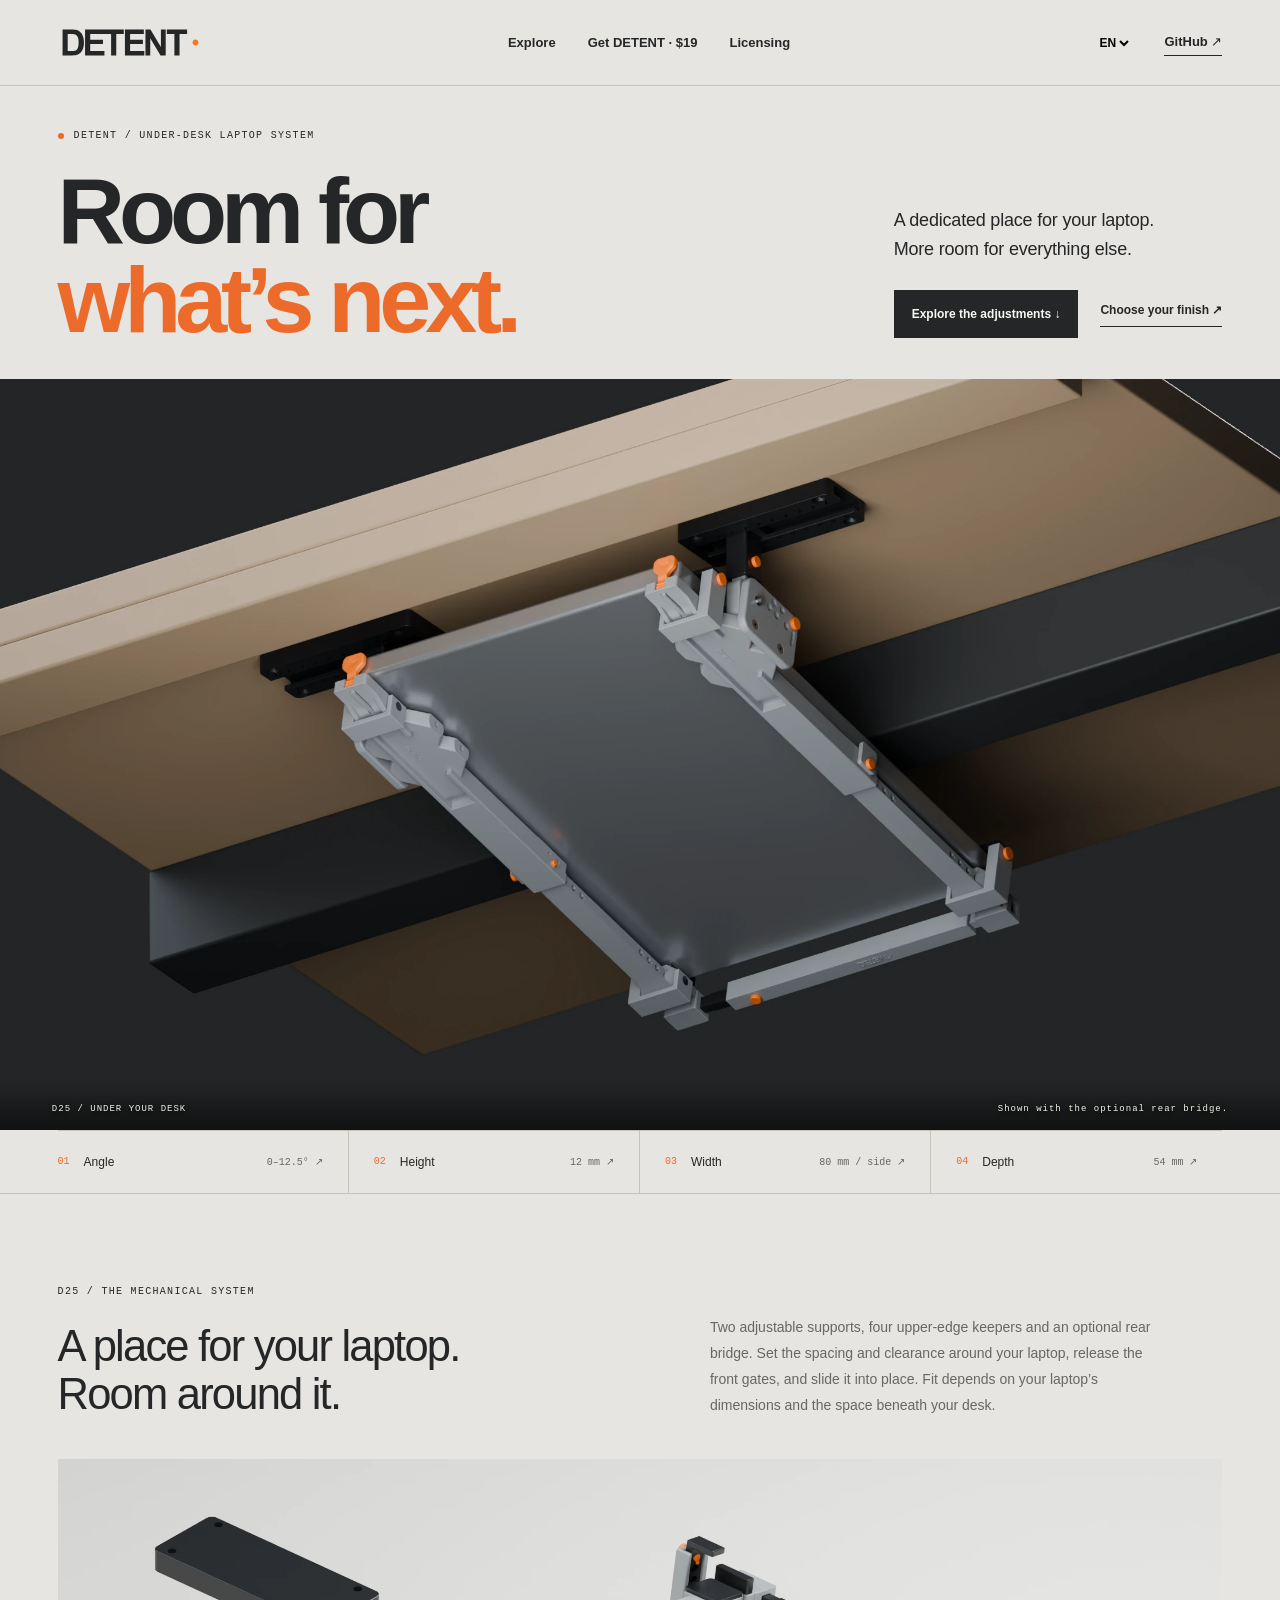
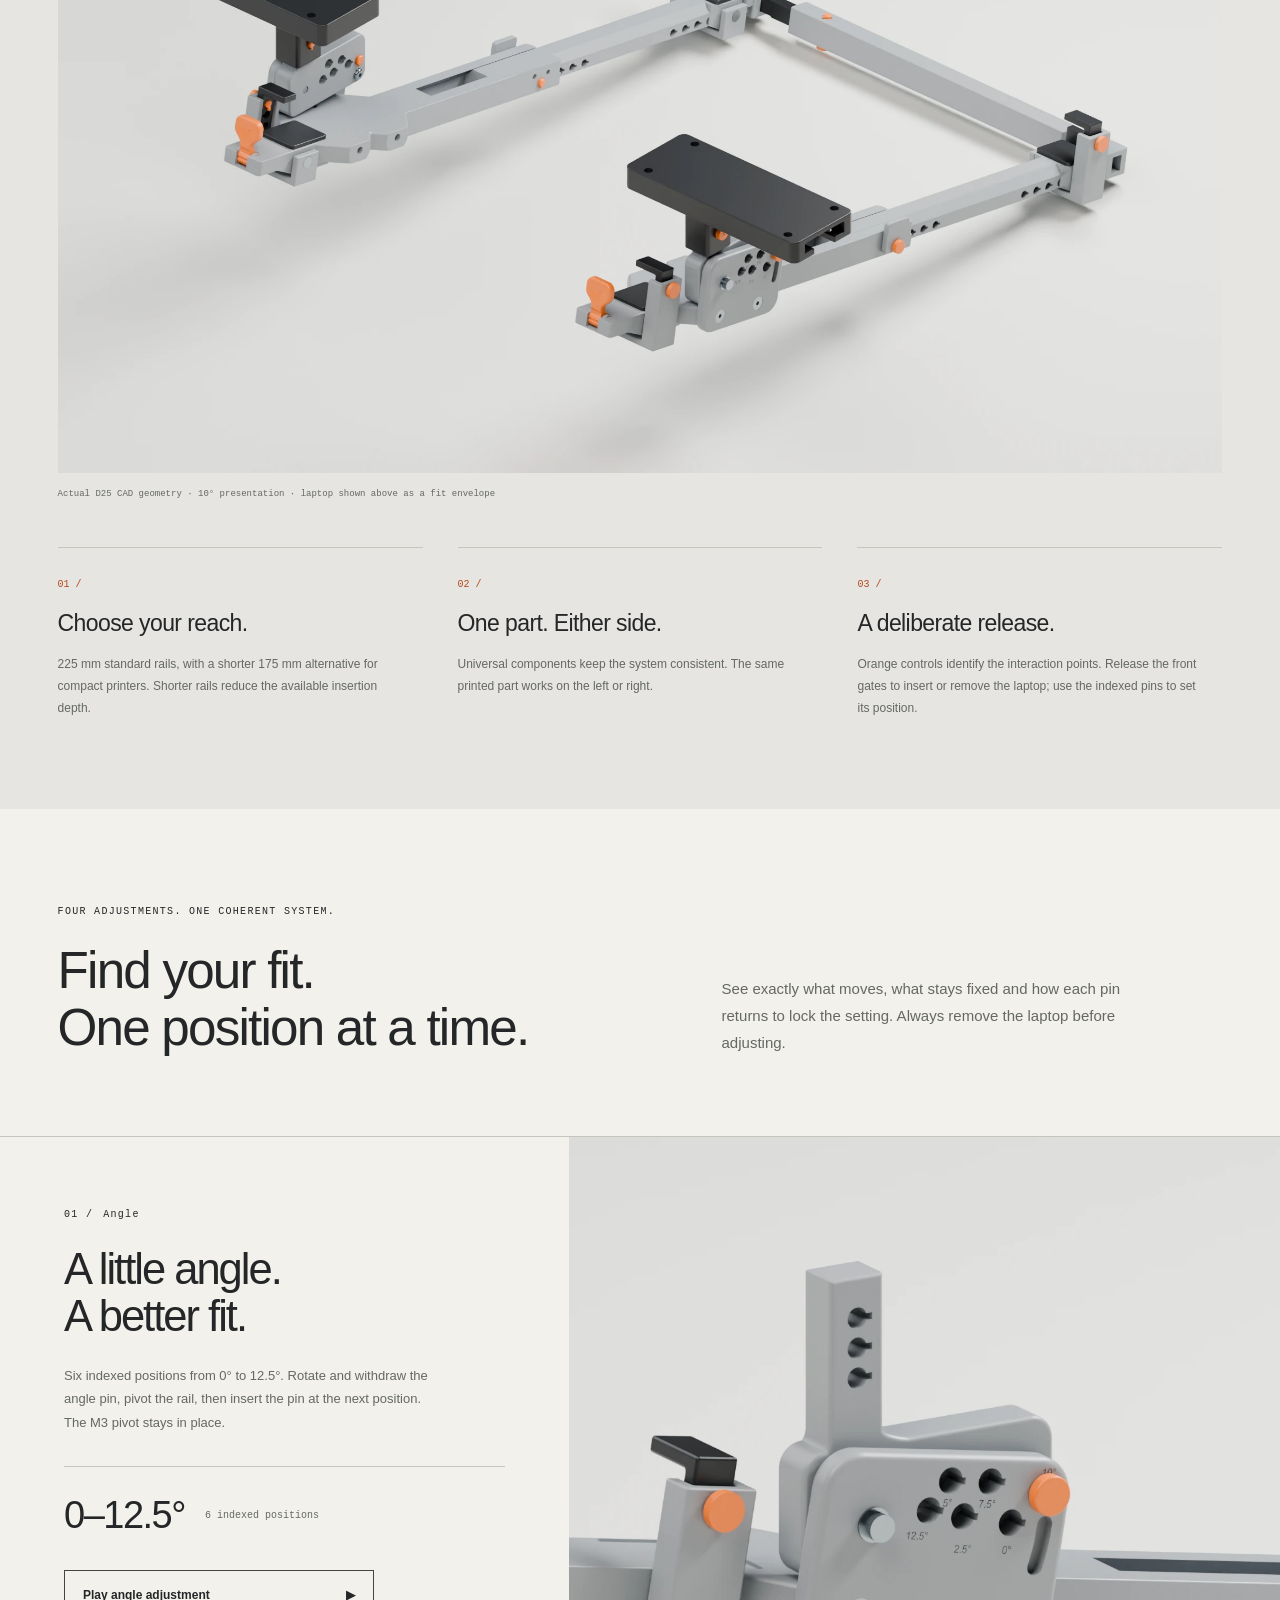
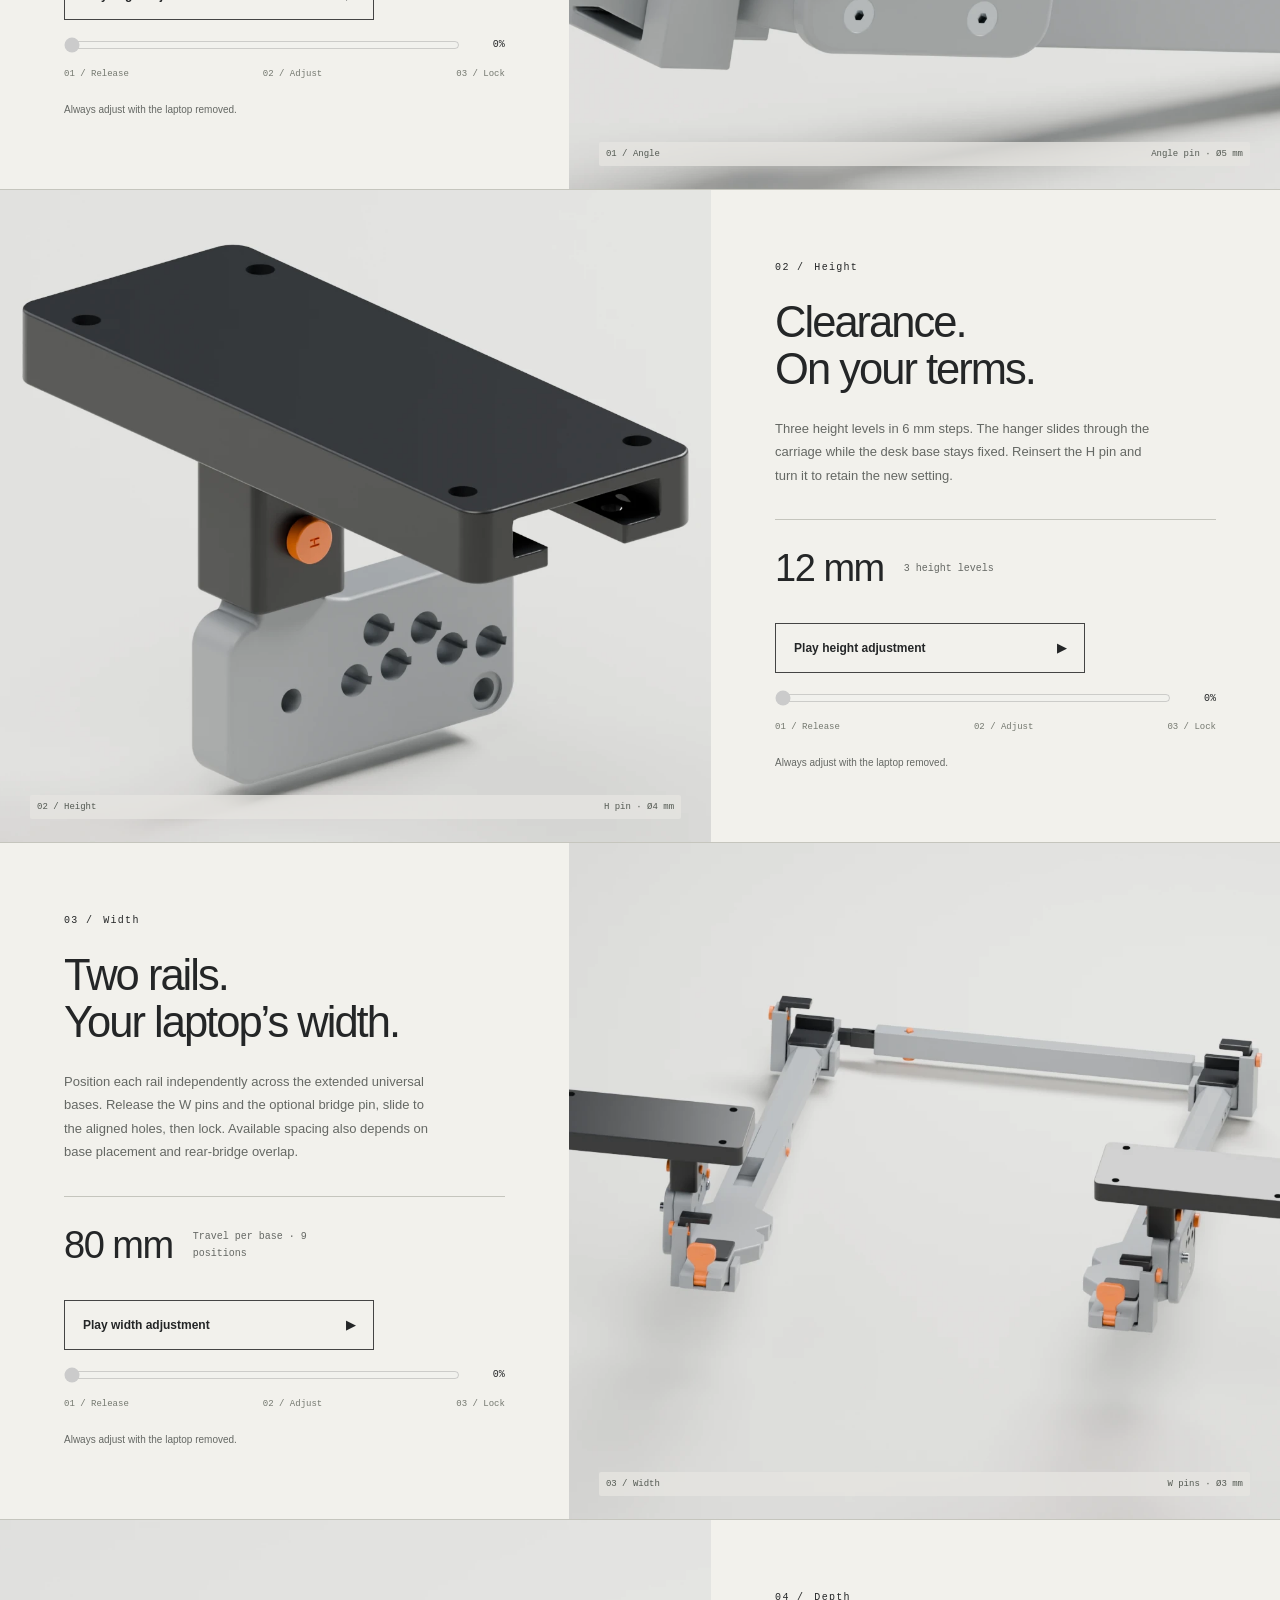
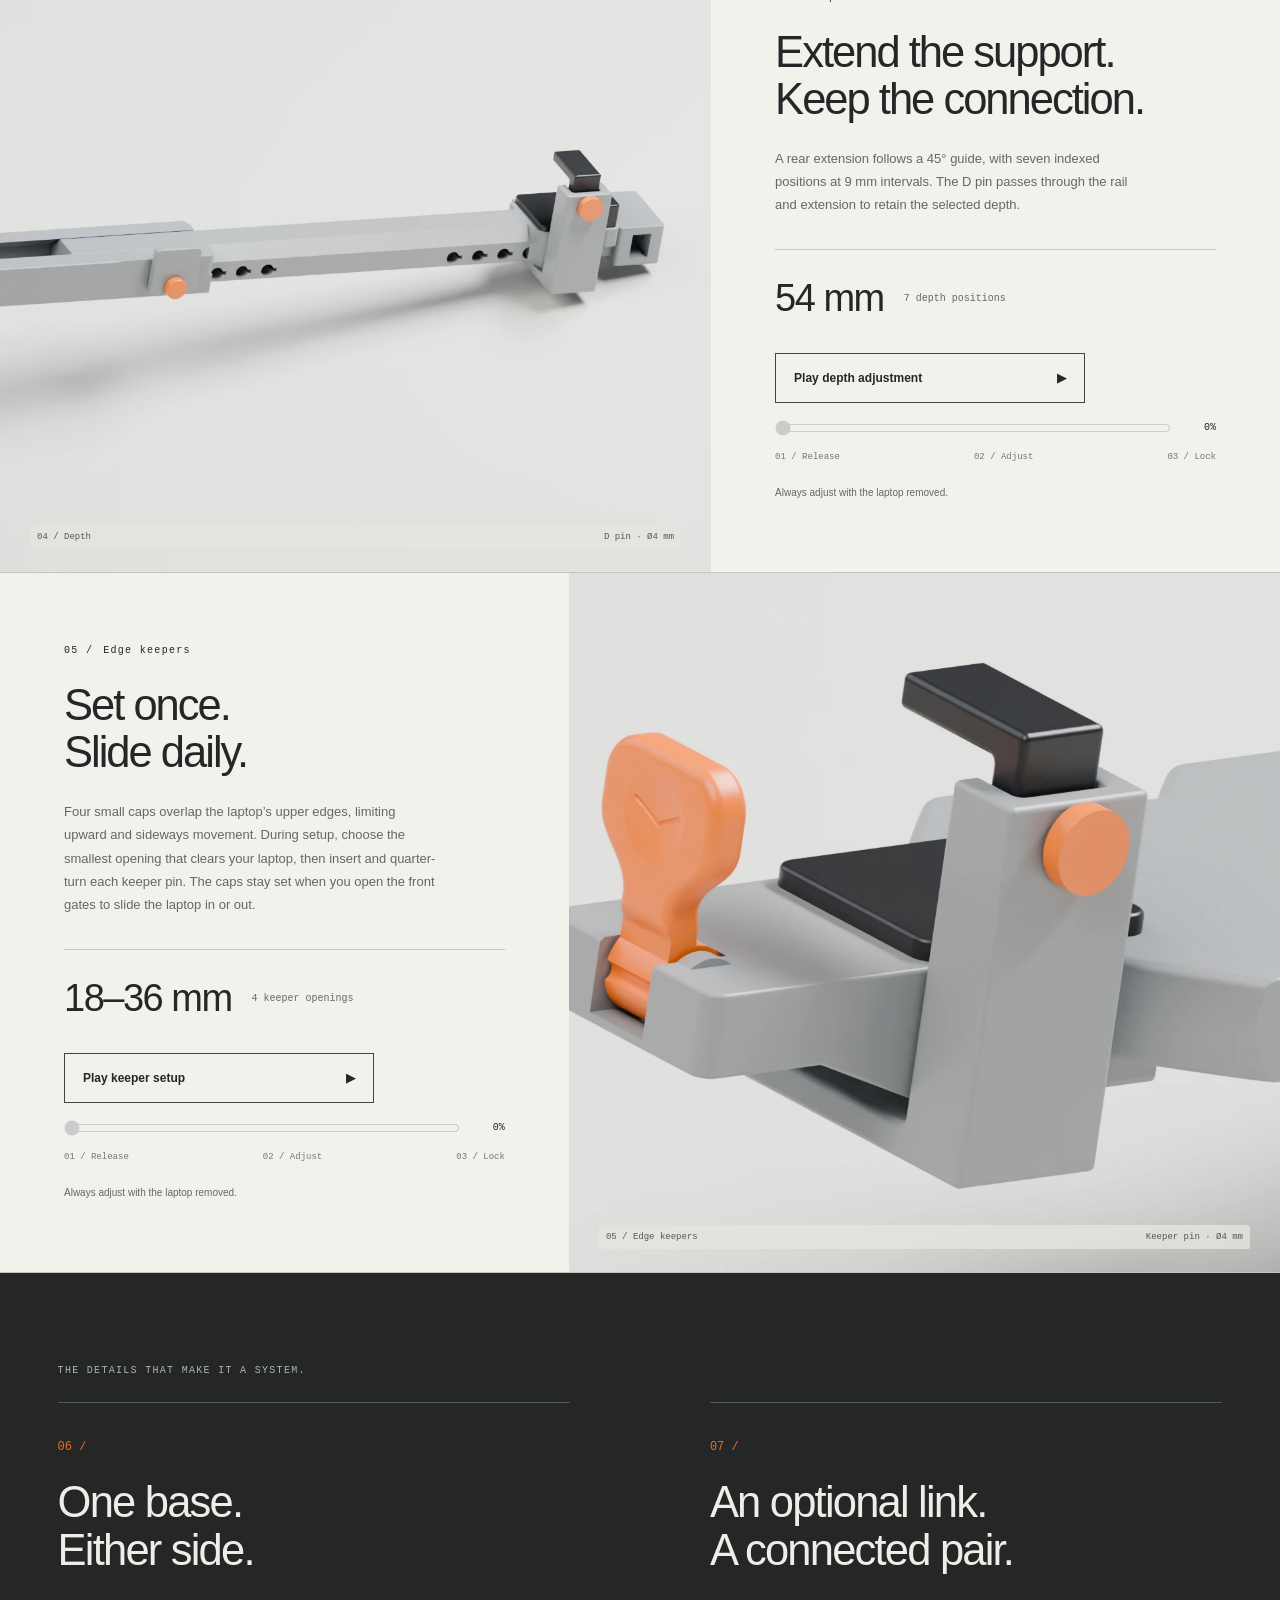
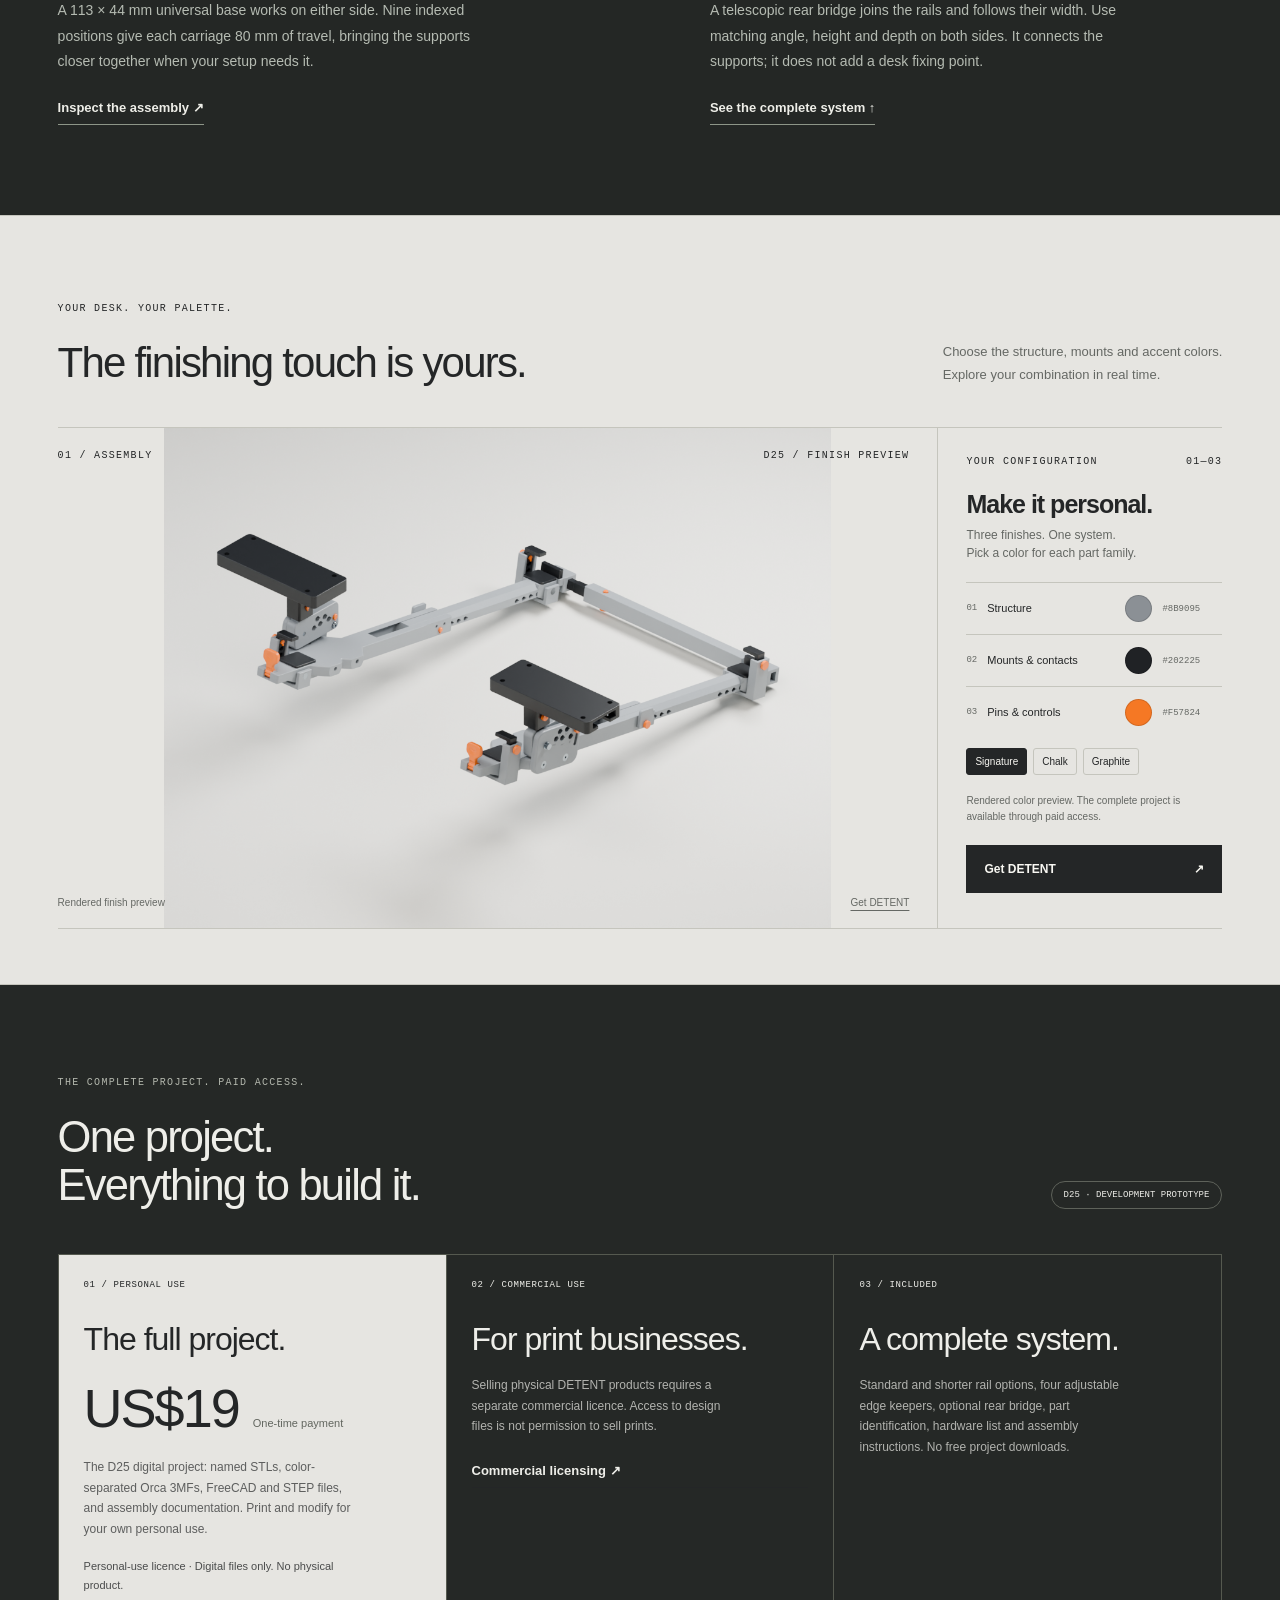
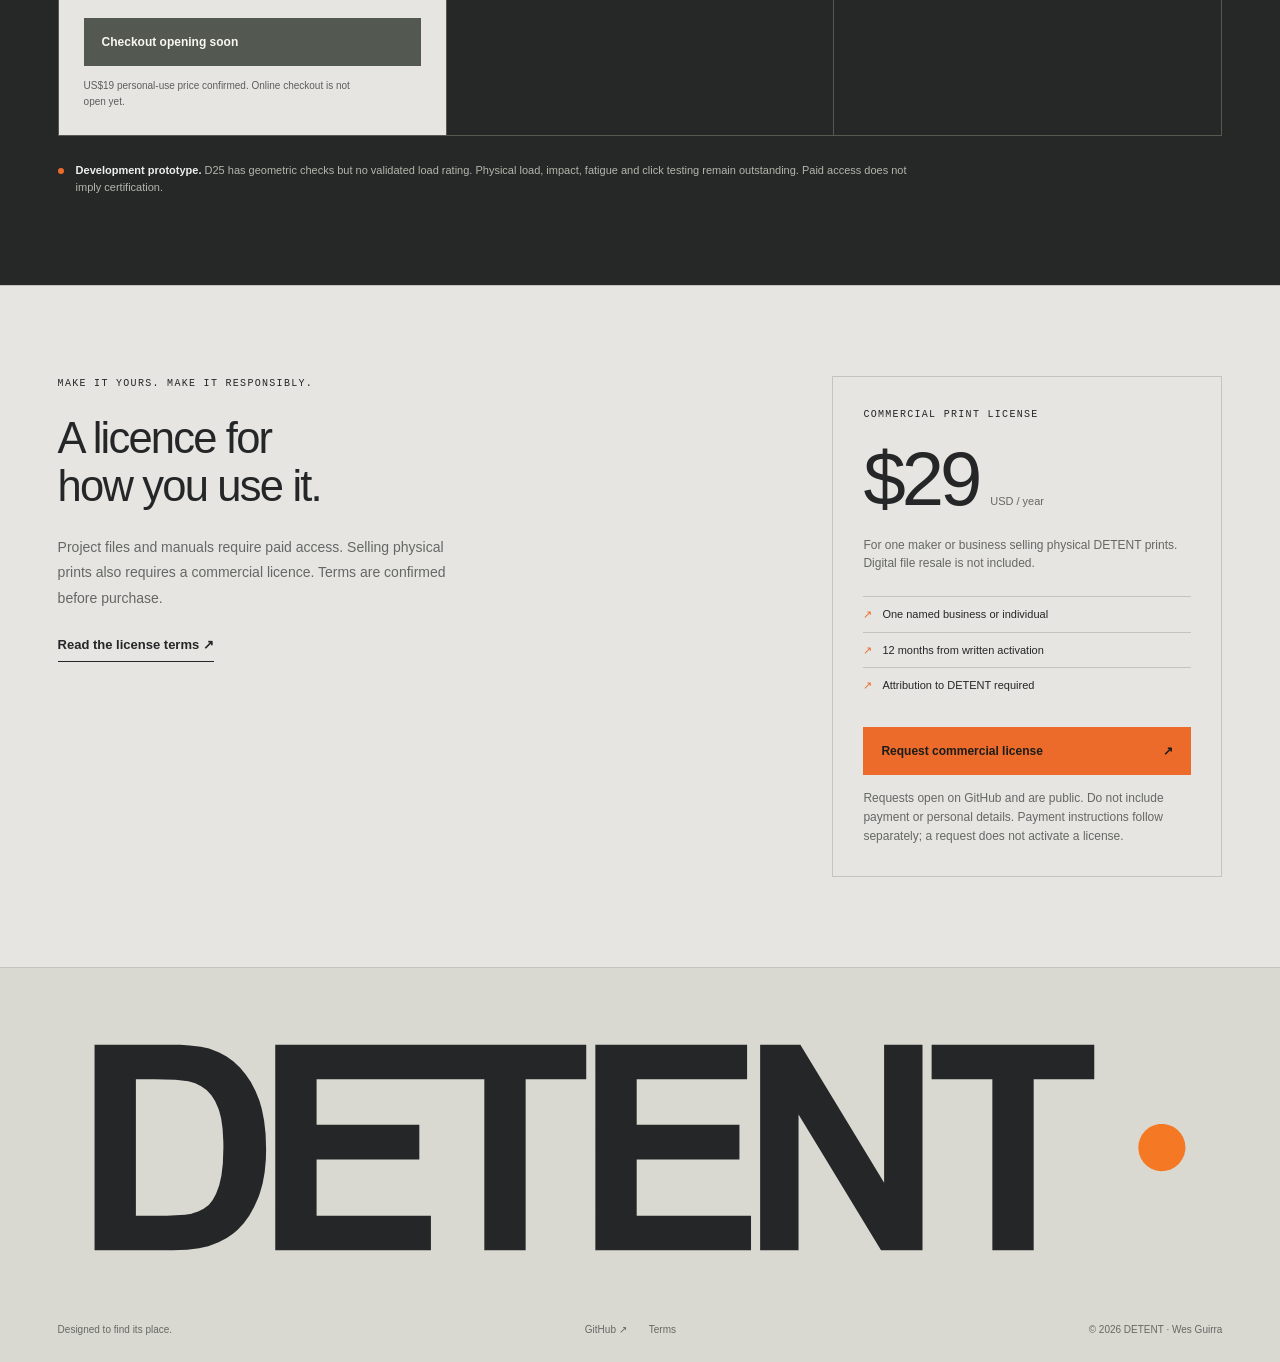
==== commit 2de1f692: "Set personal-use price to US19 and prepare hosted checkout" ====
--- a/docs/index.html
+++ b/docs/index.html
@@ -1,7 +1,7 @@
 <!doctype html>
-<html lang="en"><head><meta charset="utf-8"><meta name="viewport" content="width=device-width,initial-scale=1"><title>DETENT — A better position.</title><meta name="description" content="A modular under-desk laptop support. Explore four indexed adjustments, choose your colors, and request paid access to the D25 project."><meta name="theme-color" content="#e6e5e1"><meta property="og:title" content="DETENT — A better position."><meta property="og:description" content="Modular laptop support. Four adjustments. Your colors."><meta property="og:image" content="https://wesguirra.github.io/detent/assets/renders/hero.webp"><meta property="og:type" content="website"><meta property="og:url" content="https://wesguirra.github.io/detent/"><link rel="canonical" href="https://wesguirra.github.io/detent/"><link rel="icon" href="assets/icon.svg" type="image/svg+xml"><link rel="stylesheet" href="assets/site.css?v=d25"><script defer src="assets/site.js?v=d25-mechanical"></script></head>
+<html lang="en"><head><meta charset="utf-8"><meta name="viewport" content="width=device-width,initial-scale=1"><title>DETENT — A better position.</title><meta name="description" content="A modular, 3D-printable under-desk laptop support. D25 digital project files for US$19, one-time personal use. Explore the adjustments and choose your colors."><meta name="theme-color" content="#e6e5e1"><meta property="og:title" content="DETENT — A better position."><meta property="og:description" content="Modular laptop support. Four adjustments. Your colors."><meta property="og:image" content="https://wesguirra.github.io/detent/assets/renders/hero.webp"><meta property="og:type" content="website"><meta property="og:url" content="https://wesguirra.github.io/detent/"><link rel="canonical" href="https://wesguirra.github.io/detent/"><link rel="icon" href="assets/icon.svg" type="image/svg+xml"><link rel="stylesheet" href="assets/site.css?v=d25"><script defer src="assets/store-config.js?v=personal19"></script><script defer src="assets/site.js?v=personal19"></script></head>
 <body><a class="skip" href="#main" data-i18n="skip">Skip to content</a>
-<header class="header"><a class="brand" href="./" aria-label="DETENT home"><img src="assets/brand/detent.svg" alt="DETENT•" width="156" height="38"></a><nav aria-label="Main navigation"><a href="#features" data-i18n="navExplore">Explore</a><a href="#access" data-i18n="navFiles">Get DETENT</a><a href="#license" data-i18n="navLicense">Licensing</a></nav><div class="header-right"><select id="language" aria-label="Language"><option value="en">EN</option><option value="pt">PT</option></select><a class="repo" href="https://github.com/wesguirra/detent" target="_blank" rel="noopener">GitHub ↗</a></div></header>
+<header class="header"><a class="brand" href="./" aria-label="DETENT home"><img src="assets/brand/detent.svg" alt="DETENT•" width="156" height="38"></a><nav aria-label="Main navigation"><a href="#features" data-i18n="navExplore">Explore</a><a href="#access" data-i18n="navFiles">Get DETENT · $19</a><a href="#license" data-i18n="navLicense">Licensing</a></nav><div class="header-right"><select id="language" aria-label="Language"><option value="en">EN</option><option value="pt">PT</option></select><a class="repo" href="https://github.com/wesguirra/detent" target="_blank" rel="noopener">GitHub ↗</a></div></header>
 <main id="main"><section class="product-hero" aria-labelledby="hero-title"><div class="hero-heading"><div><div class="eyebrow"><span class="signal"></span><span data-i18n="heroEyebrow">DETENT / UNDER-DESK LAPTOP SYSTEM</span></div><h1 id="hero-title" data-i18n="heroProductTitle">Room for<br><em>what’s next.</em></h1></div><div class="hero-product-copy"><p data-i18n="heroProductText">A dedicated place for your laptop.<br>More room for everything else.</p><div class="hero-actions"><a class="button dark" href="#features" data-i18n="discoverAdjustments">Explore the adjustments ↓</a><a class="text-link" href="#personalize" data-i18n="chooseFinish">Choose your finish ↗</a></div></div></div><figure class="hero-render"><img src="assets/renders/hero.webp?v=d25" width="2200" height="1280" alt="D25 support beneath a desk with a closed laptop envelope, front lip and crossbar; rendered from the current CAD" fetchpriority="high"><figcaption><span data-i18n="studioLabel">D25 / UNDER YOUR DESK</span><span data-i18n="heroMaterials">Shown with the optional rear bridge.</span></figcaption></figure><div class="hero-spec-strip"><a href="#feature-angle"><strong>01</strong><span data-i18n="angle">Angle</span><span>0–12.5° ↗</span></a><a href="#feature-height"><strong>02</strong><span data-i18n="height">Height</span><span>12 mm ↗</span></a><a href="#feature-width"><strong>03</strong><span data-i18n="width">Width</span><span data-i18n="heroWidthRange">80 mm / side ↗</span></a><a href="#feature-depth"><strong>04</strong><span data-i18n="depth">Depth</span><span>54 mm ↗</span></a></div></section>
 <section class="system-overview section" id="system" aria-labelledby="system-title"><div class="system-heading"><div><div class="eyebrow" data-i18n="systemLabel">D25 / THE MECHANICAL SYSTEM</div><h2 id="system-title" data-i18n="systemTitle">A place for your laptop.<br>Room around it.</h2></div><p data-i18n="systemText">Two adjustable supports, four upper-edge keepers and an optional rear bridge. Set the spacing and clearance around your laptop, release the front gates, and slide it into place. Fit depends on your laptop’s dimensions and the space beneath your desk.</p></div><figure><img src="assets/renders/studio.webp?v=d25" width="2200" height="1160" alt="Complete D25 assembly in gray, black and orange, showing the extended universal bases and thin telescopic rear bridge" loading="lazy"><figcaption data-i18n="systemCaption">Actual D25 CAD geometry · 10° presentation · laptop shown above as a fit envelope</figcaption></figure><div class="system-details"><article><span>01 /</span><h3 data-i18n="railTitle">Choose your reach.</h3><p data-i18n="railText">225 mm standard rails, with a shorter 175 mm alternative for compact printers. Shorter rails reduce the available insertion depth.</p></article><article><span>02 /</span><h3 data-i18n="universalTitle">One part. Either side.</h3><p data-i18n="universalText">Universal components keep the system consistent. The same printed part works on the left or right.</p></article><article><span>03 /</span><h3 data-i18n="controlTitle">A deliberate release.</h3><p data-i18n="controlText">Orange controls identify the interaction points. Release the front gates to insert or remove the laptop; use the indexed pins to set its position.</p></article></div></section>
 <section class="features-intro" id="features"><div class="eyebrow" data-i18n="featureIntroLabel">FOUR ADJUSTMENTS. ONE COHERENT SYSTEM.</div><h2 data-i18n="featureIntroTitle">Find your fit.<br>One position at a time.</h2><p data-i18n="featureIntroText">See exactly what moves, what stays fixed and how each pin returns to lock the setting. Always remove the laptop before adjusting.</p></section>
@@ -14,5 +14,5 @@
 <section class="personalize-section hero" id="personalize"><div class="personalize-heading"><div><div class="eyebrow" data-i18n="finishEyebrow">YOUR DESK. YOUR PALETTE.</div><h2 data-i18n="finishTitle">The finishing touch is yours.</h2></div><p data-i18n="finishText">Choose the structure, mounts and accent colors.<br>Explore your combination in real time.</p></div><!--CONFIGURATOR_START--><div class="product-lab" id="configuration-stage"><div class="stage"><div class="stage-top"><span class="micro" id="view-label" data-i18n="assemblyLabel">01 / ASSEMBLY</span><span class="micro" data-i18n="actualCad">D25 / FINISH PREVIEW</span></div><canvas id="color-preview" width="1100" height="825" role="img" aria-label="DETENT finish preview"></canvas><div class="loading" id="loading" role="status" data-i18n="loading">Preparing your DETENT…</div><div class="stage-bottom"><span data-i18n="drag">Rendered finish preview</span><a href="#access" data-i18n="getFiles">Get DETENT ↗</a></div></div>
 <aside class="configuration" aria-label="Product configuration"><div class="panel-heading"><span class="micro" data-i18n="configure">YOUR CONFIGURATION</span><span class="micro">01—03</span></div><h2 data-i18n="colorTitle">Make it personal.</h2><p class="muted" data-i18n="colorText">Three finishes. One system.<br>Pick a color for each part family.</p><div class="color-row"><label for="color-gray"><span class="number">01</span><span data-i18n="structure">Structure</span></label><input id="color-gray" type="color" value="#8b9095" aria-label="Structure color"><output id="hex-gray">#8B9095</output></div><div class="color-row"><label for="color-black"><span class="number">02</span><span data-i18n="mounts">Mounts & contacts</span></label><input id="color-black" type="color" value="#202225" aria-label="Mounts and contacts color"><output id="hex-black">#202225</output></div><div class="color-row"><label for="color-orange"><span class="number">03</span><span data-i18n="controls">Pins & controls</span></label><input id="color-orange" type="color" value="#f57824" aria-label="Pins and controls color"><output id="hex-orange">#F57824</output></div><div class="presets" role="group" aria-label="Color presets"><button data-preset="signature" class="chosen" aria-pressed="true">Signature</button><button data-preset="chalk" aria-pressed="false">Chalk</button><button data-preset="graphite" aria-pressed="false">Graphite</button></div><p class="fine" data-i18n="colorNote">Rendered color preview. The complete project is available through paid access.</p><a class="button dark" href="#access"><span data-i18n="getFiles">Get DETENT</span><span>↗</span></a></aside></div>
 <!--CONFIGURATOR_END--></section>
-<section class="downloads section" id="access"><div class="section-top"><div><div class="eyebrow" data-i18n="filesEyebrow">THE COMPLETE PROJECT. PAID ACCESS.</div><h2 data-i18n="filesTitle">One project.<br>Everything to build it.</h2></div><span class="pill" data-i18n="prototype">D25 · DEVELOPMENT PROTOTYPE</span></div><div class="download-grid"><article class="download featured"><div class="download-top">01 / PERSONAL USE</div><h3 data-i18n="fullScale">The full project.</h3><p data-i18n="fullText">A paid personal-use package: print files, editable CAD and assembly documentation. Personal-use pricing will be announced at launch.</p><a class="button dark" href="https://github.com/wesguirra/detent/issues/new?template=project-access.yml" data-i18n="requestAccess">Request paid access ↗</a></article><article class="download"><div class="download-top">02 / COMMERCIAL USE</div><h3 data-i18n="halfScale">For print businesses.</h3><p data-i18n="halfText">Selling physical DETENT products requires a separate commercial licence. Access to design files is not permission to sell prints.</p><a class="text-link" href="#license" data-i18n="commercialDetails">Commercial licensing ↗</a></article><article class="download"><div class="download-top">03 / INCLUDED</div><h3 data-i18n="sourceTitle">A complete system.</h3><p data-i18n="sourceText">Standard and shorter rail options, four adjustable edge keepers, optional rear bridge, part identification, hardware list and assembly instructions. No free project downloads.</p></article></div><div class="prototype-note"><span class="signal"></span><p data-i18n="prototypeNote"><strong>Development prototype.</strong> D25 has geometric checks but no validated load rating. Physical load, impact, fatigue and click testing remain outstanding. Paid access does not imply certification.</p></div></section><section class="licensing section" id="license"><div class="license-intro"><div class="eyebrow" data-i18n="licenseEyebrow">MAKE IT YOURS. MAKE IT RESPONSIBLY.</div><h2 data-i18n="licenseTitle">A licence for<br>how you use it.</h2><p data-i18n="licenseText">Project files and manuals require paid access. Selling physical prints also requires a commercial licence. Terms are confirmed before purchase.</p><a class="text-link" href="terms.html" data-i18n="termsLink">Read the license terms ↗</a></div><div class="license-offer"><div class="micro" data-i18n="commercial">COMMERCIAL PRINT LICENSE</div><div class="price">$29<span data-i18n="perYear">USD / year</span></div><p data-i18n="offerText">For one maker or business selling physical DETENT prints. Digital file resale is not included.</p><ul><li data-i18n="offer1">One named business or individual</li><li data-i18n="offer2">12 months from written activation</li><li data-i18n="offer3">Attribution to DETENT required</li></ul><a id="commercial-cta" class="button orange" href="https://github.com/wesguirra/detent/issues/new?template=commercial-license.yml"><span data-i18n="requestLicense">Request commercial license</span><span>↗</span></a><p class="fine" data-i18n="checkoutNote">Requests open on GitHub and are public. Do not include payment or personal details. Payment instructions follow separately; a request does not activate a license.</p></div></section>
+<section class="downloads section" id="access"><div class="section-top"><div><div class="eyebrow" data-i18n="filesEyebrow">THE COMPLETE PROJECT. PAID ACCESS.</div><h2 data-i18n="filesTitle">One project.<br>Everything to build it.</h2></div><span class="pill" data-i18n="prototype">D25 · DEVELOPMENT PROTOTYPE</span></div><div class="download-grid"><article class="download featured"><div class="download-top">01 / PERSONAL USE</div><h3 data-i18n="fullScale">The full project.</h3><div class="personal-price" aria-label="19 US dollars"><strong>US$19</strong><span data-i18n="oneTime">One-time payment</span></div><p data-i18n="fullText">The D25 digital project: named STLs, color-separated Orca 3MFs, FreeCAD and STEP files, and assembly documentation. Print and modify for your own personal use.</p><p class="digital-note" data-i18n="digitalOnly">Personal-use licence · Digital files only. No physical product.</p><a id="personal-buy" class="button dark checkout-pending" href="#purchase-status" data-i18n="checkoutPending">Checkout opening soon</a><p id="purchase-status" class="purchase-status" role="status" data-i18n="purchaseStatus">US$19 personal-use price confirmed. Online checkout is not open yet.</p></article><article class="download"><div class="download-top">02 / COMMERCIAL USE</div><h3 data-i18n="halfScale">For print businesses.</h3><p data-i18n="halfText">Selling physical DETENT products requires a separate commercial licence. Access to design files is not permission to sell prints.</p><a class="text-link" href="#license" data-i18n="commercialDetails">Commercial licensing ↗</a></article><article class="download"><div class="download-top">03 / INCLUDED</div><h3 data-i18n="sourceTitle">A complete system.</h3><p data-i18n="sourceText">Standard and shorter rail options, four adjustable edge keepers, optional rear bridge, part identification, hardware list and assembly instructions. No free project downloads.</p></article></div><div class="prototype-note"><span class="signal"></span><p data-i18n="prototypeNote"><strong>Development prototype.</strong> D25 has geometric checks but no validated load rating. Physical load, impact, fatigue and click testing remain outstanding. Paid access does not imply certification.</p></div></section><section class="licensing section" id="license"><div class="license-intro"><div class="eyebrow" data-i18n="licenseEyebrow">MAKE IT YOURS. MAKE IT RESPONSIBLY.</div><h2 data-i18n="licenseTitle">A licence for<br>how you use it.</h2><p data-i18n="licenseText">Project files and manuals require paid access. Selling physical prints also requires a commercial licence. Terms are confirmed before purchase.</p><a class="text-link" href="terms.html" data-i18n="termsLink">Read the license terms ↗</a></div><div class="license-offer"><div class="micro" data-i18n="commercial">COMMERCIAL PRINT LICENSE</div><div class="price">$29<span data-i18n="perYear">USD / year</span></div><p data-i18n="offerText">For one maker or business selling physical DETENT prints. Digital file resale is not included.</p><ul><li data-i18n="offer1">One named business or individual</li><li data-i18n="offer2">12 months from written activation</li><li data-i18n="offer3">Attribution to DETENT required</li></ul><a id="commercial-cta" class="button orange" href="https://github.com/wesguirra/detent/issues/new?template=commercial-license.yml"><span data-i18n="requestLicense">Request commercial license</span><span>↗</span></a><p class="fine" data-i18n="checkoutNote">Requests open on GitHub and are public. Do not include payment or personal details. Payment instructions follow separately; a request does not activate a license.</p></div></section>
 </main><footer><div class="footer-brand"><img src="assets/brand/detent.svg" alt="DETENT•" width="1195" height="304"></div><div class="footer-bottom"><p data-i18n="footer">Designed to find its place.</p><div><a href="https://github.com/wesguirra/detent">GitHub ↗</a><a href="terms.html" data-i18n="terms">Terms</a></div><span>© 2026 DETENT · Wes Guirra</span></div></footer></body></html>
--- a/docs/assets/site.css
+++ b/docs/assets/site.css
@@ -16,3 +16,6 @@
 .feature-player-slot video{object-fit:contain;background:#d8d7d1}.feature-play[aria-pressed="true"]{background:#e2dfd6;border-color:#a34520}.feature-caption{padding:7px;background:#e6e5e1c9;border-radius:2px}
 @media(max-width:650px){.hero-render>img{aspect-ratio:2200/1280}.hero-render figcaption{padding:15px 20px 9px;font-size:7px}.system-heading{grid-template-columns:1fr;gap:25px}.system-details{grid-template-columns:1fr;gap:25px}.system-details p{max-width:none}.system-overview figure{margin-top:28px}}
 @media(prefers-reduced-motion:reduce){html{scroll-behavior:auto}*{transition:none!important}}
+
+/* Personal digital-project purchase. */
+.personal-price{display:flex;align-items:baseline;flex-wrap:wrap;gap:14px;margin:2px 0 18px}.personal-price strong{font-size:54px;font-weight:500;letter-spacing:-2px;line-height:1.15}.personal-price span{font-size:11px;color:#62665f}.download.featured .digital-note{font-size:11px;opacity:.8;margin-top:18px}.download.featured .purchase-status{font-size:10px;line-height:1.6;margin-top:12px;opacity:.7}.checkout-pending{background:#535850}.download.featured .button{width:100%}
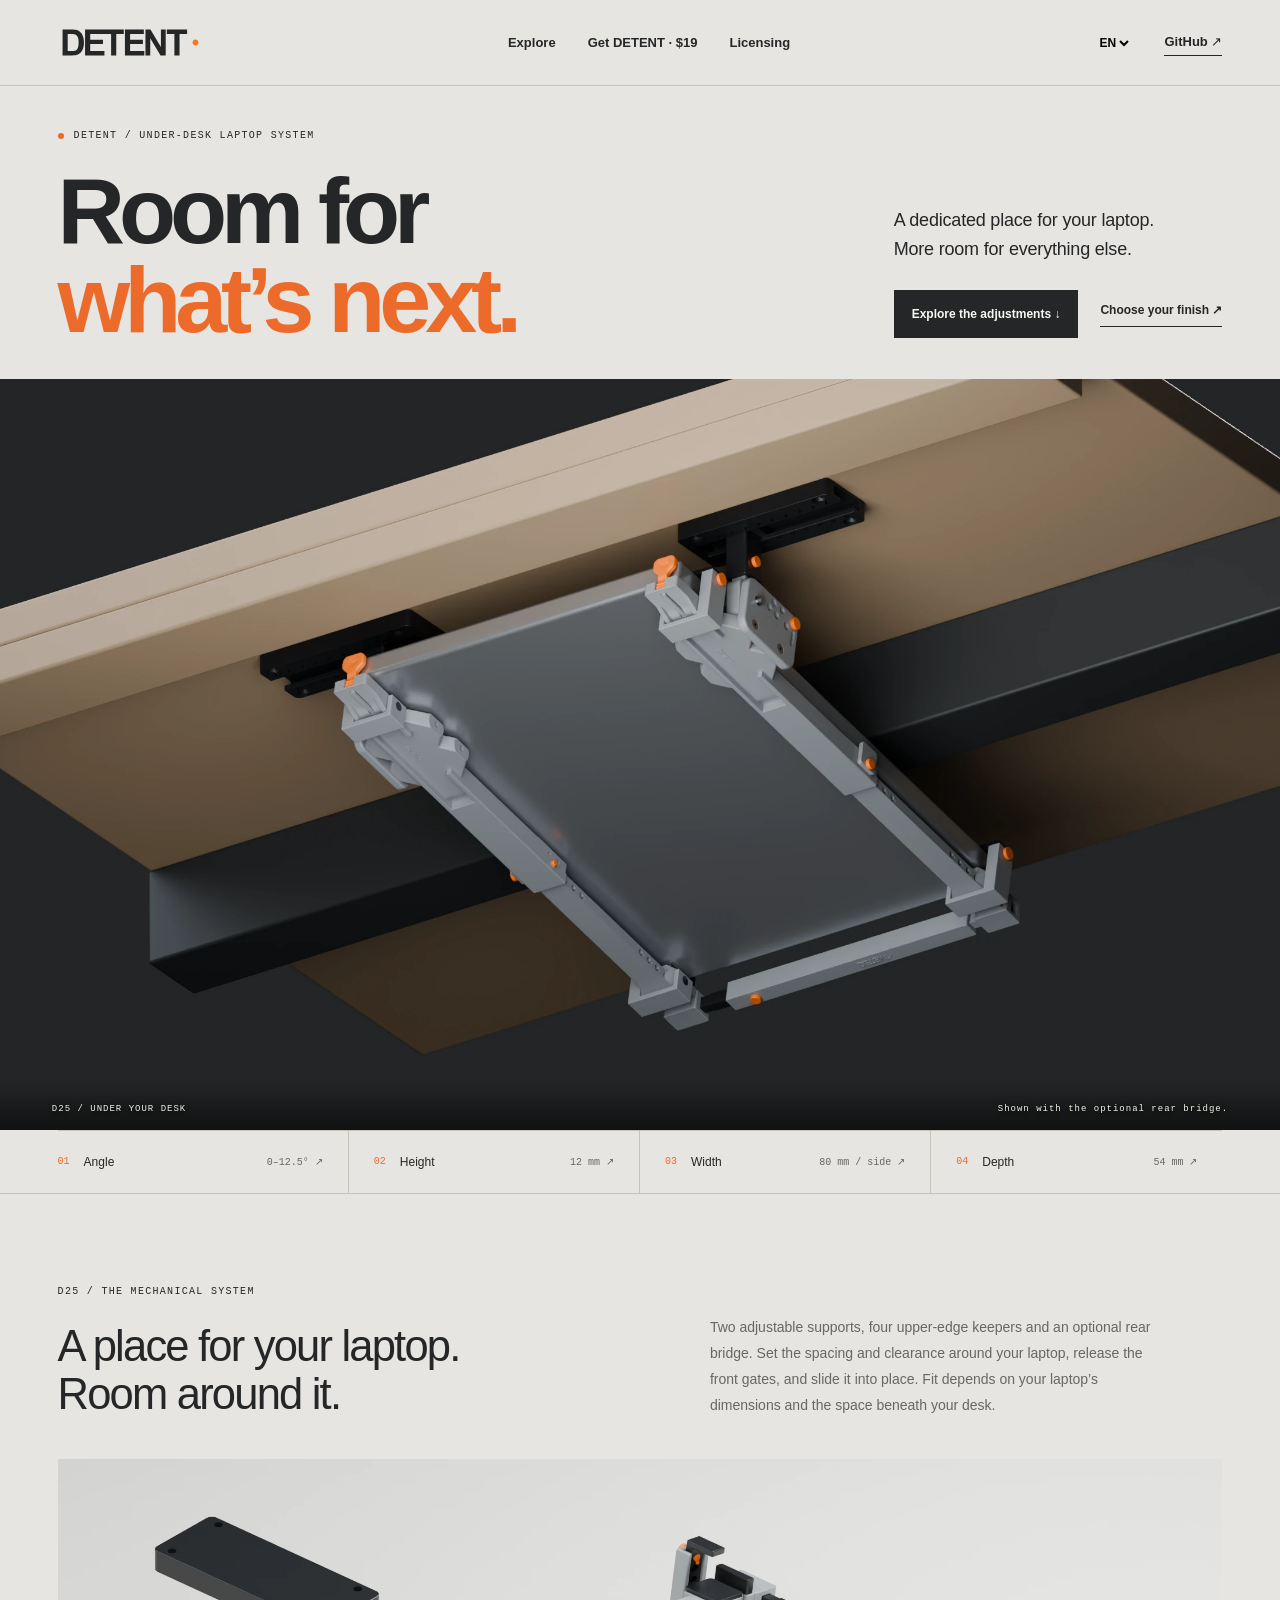
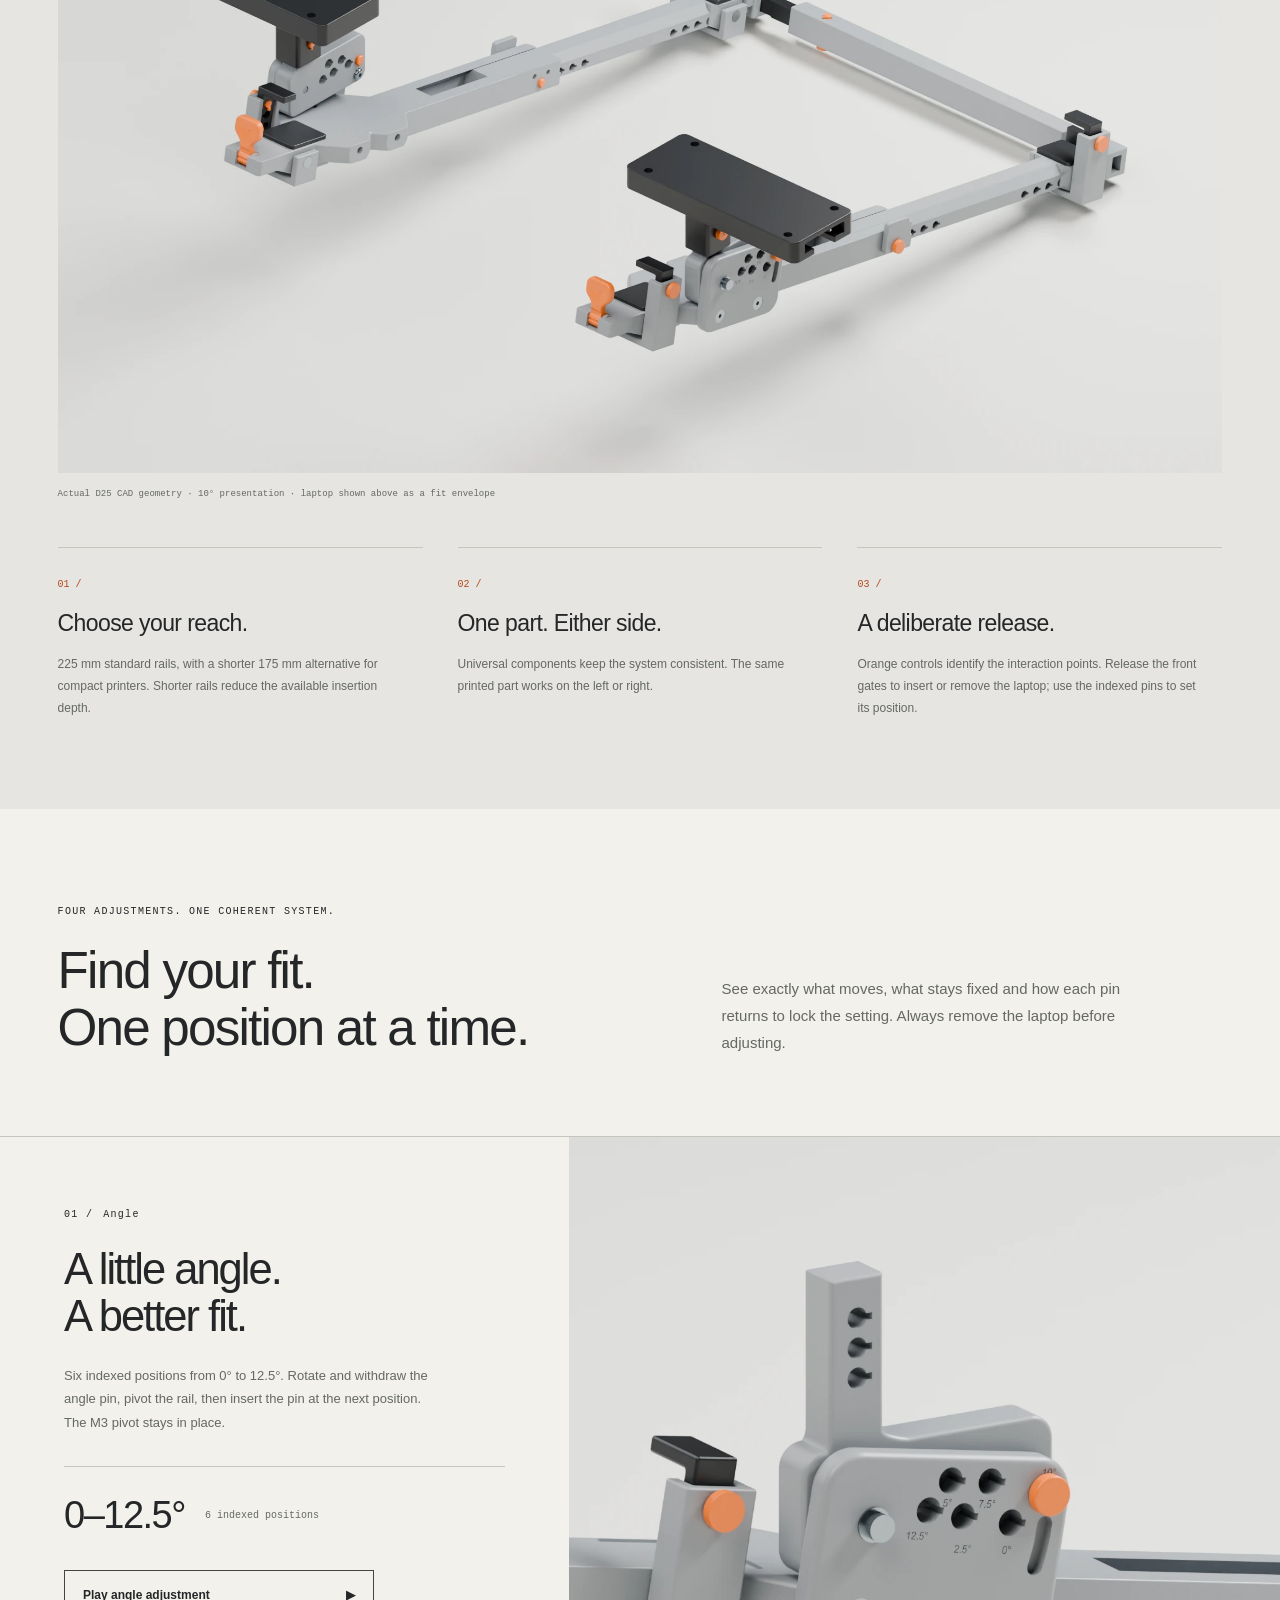
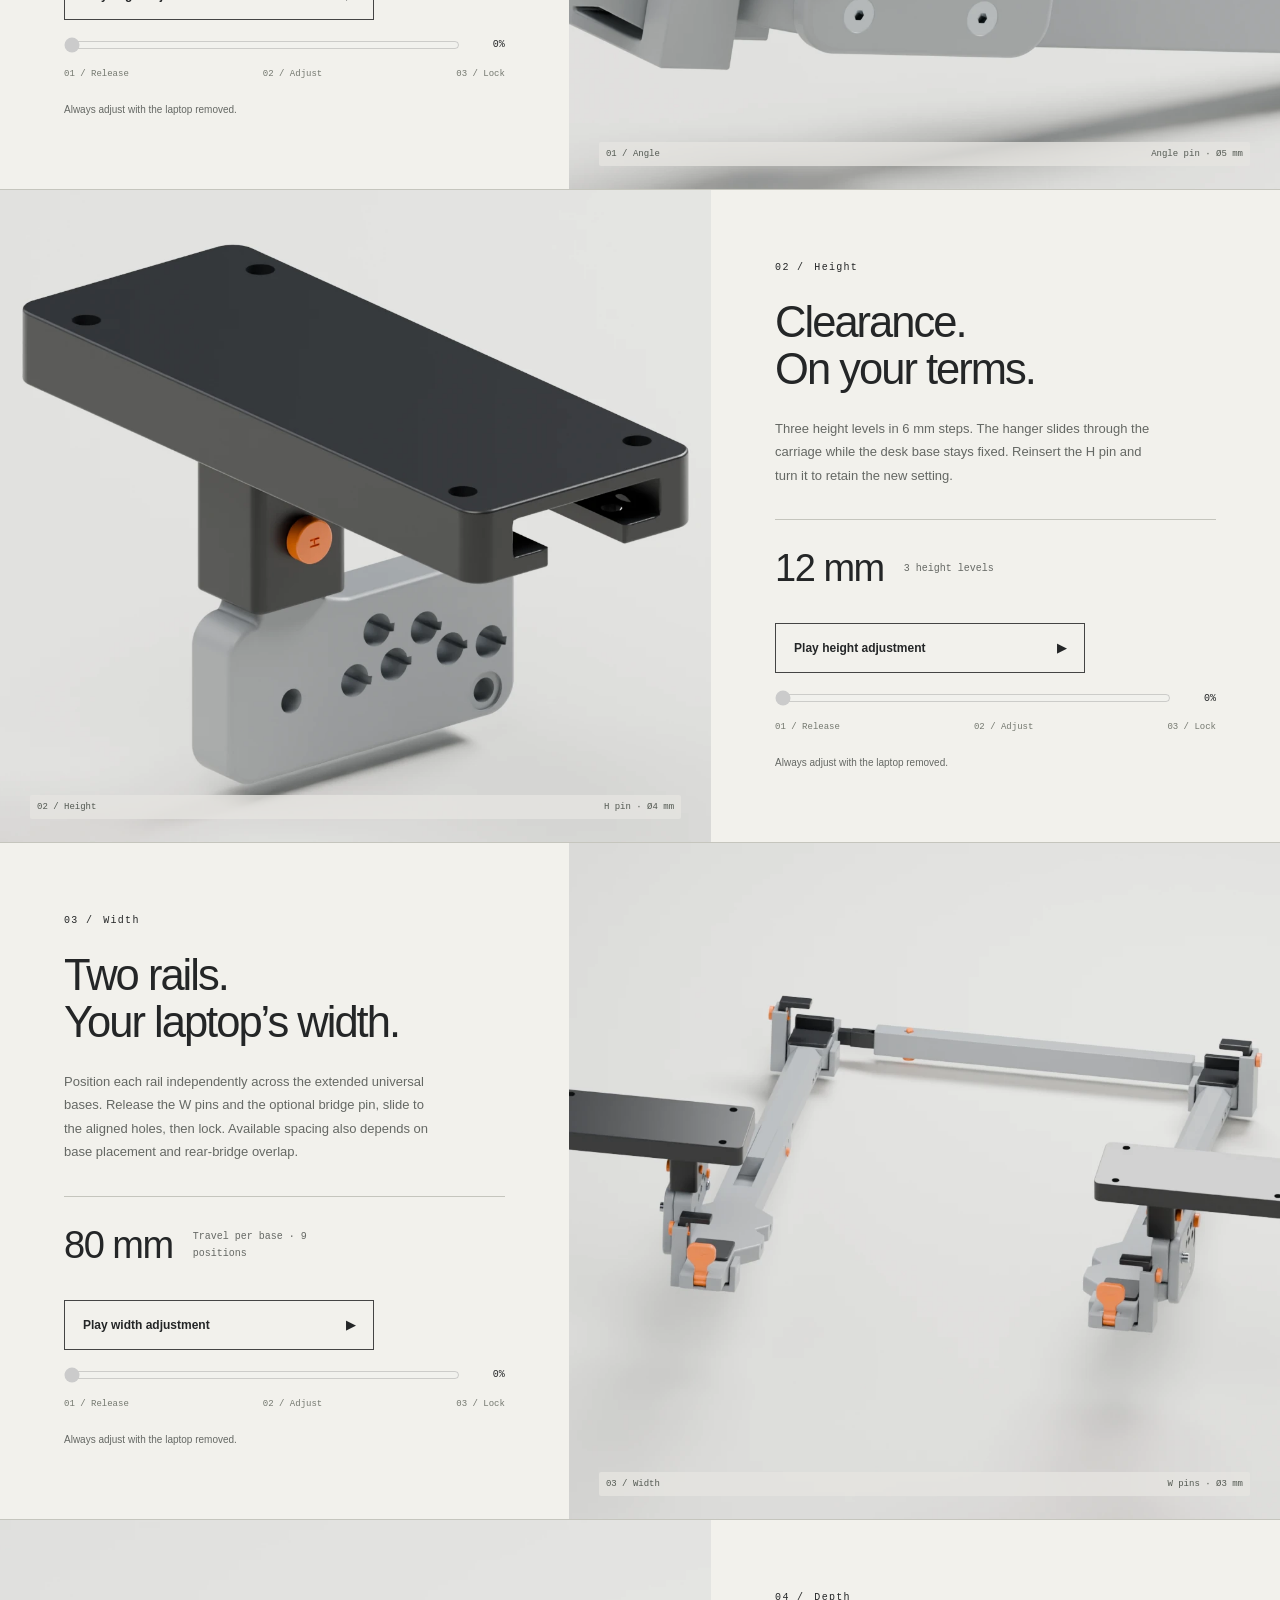
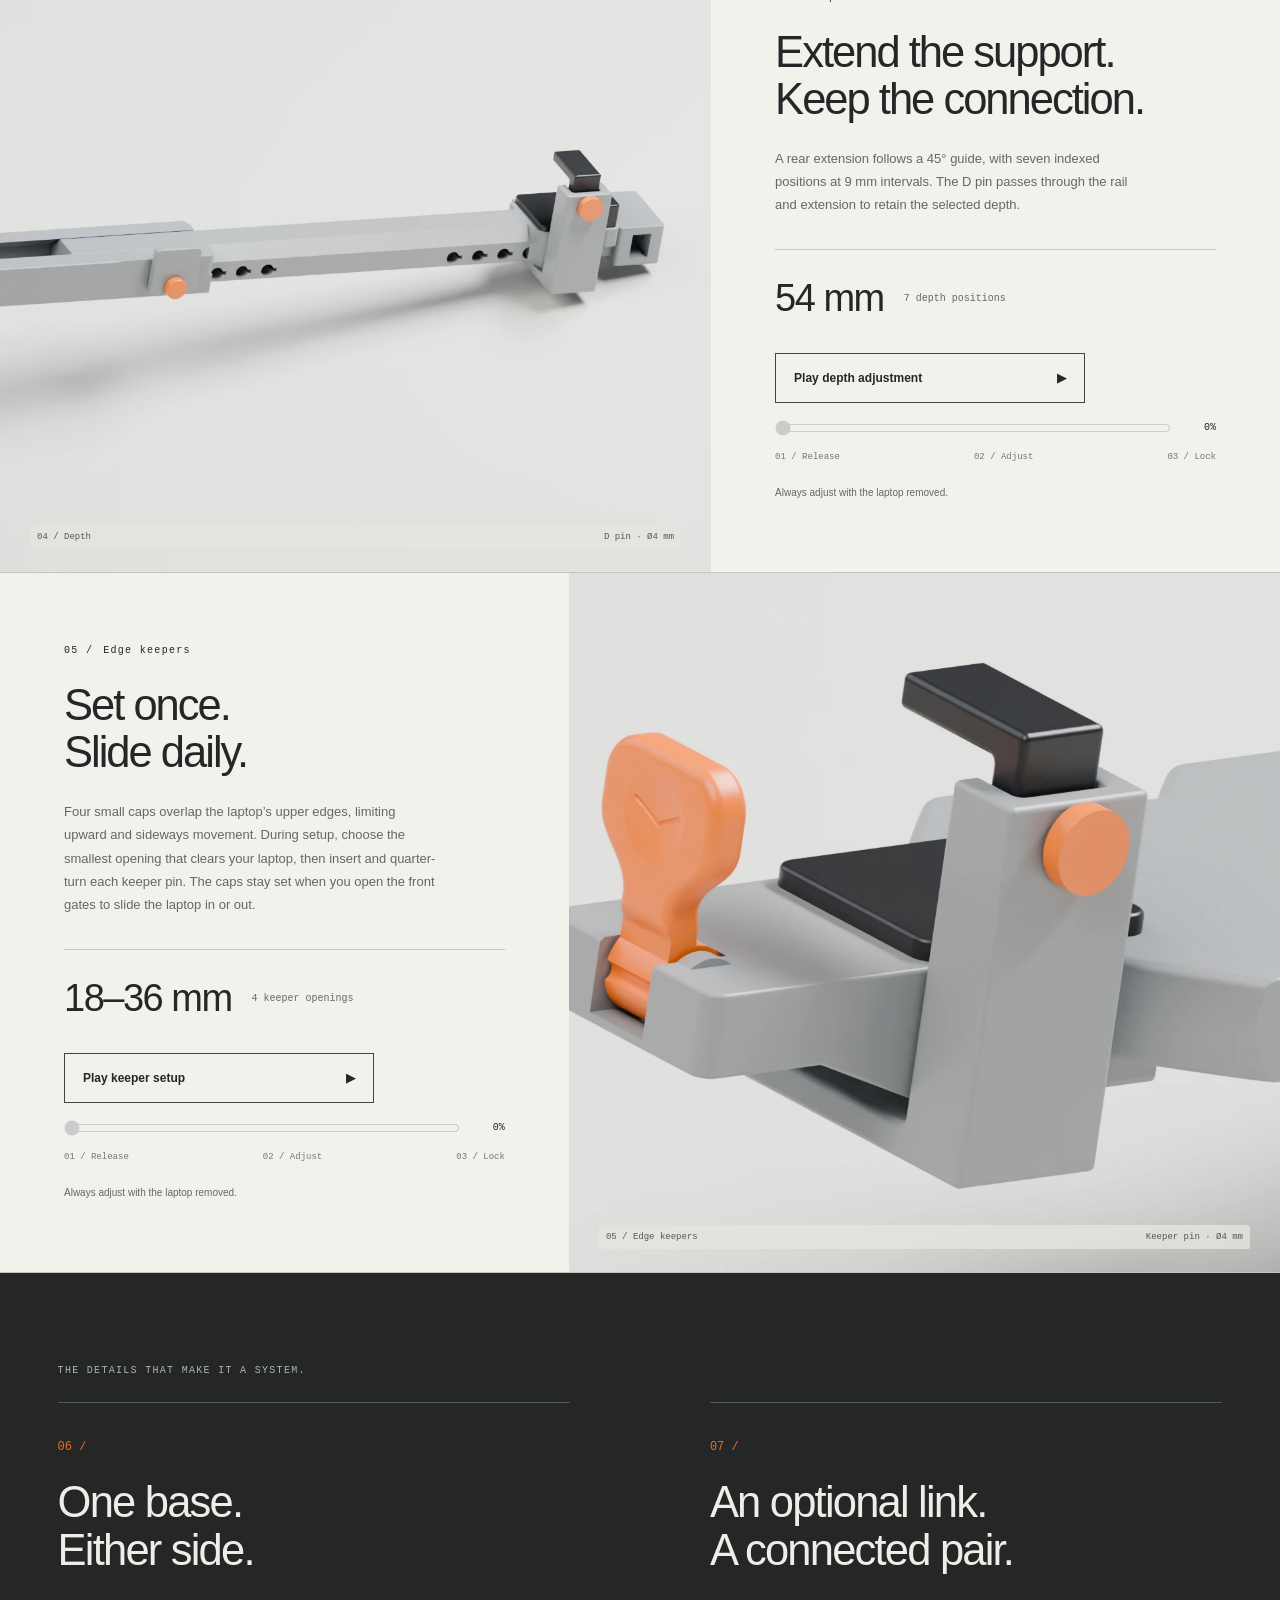
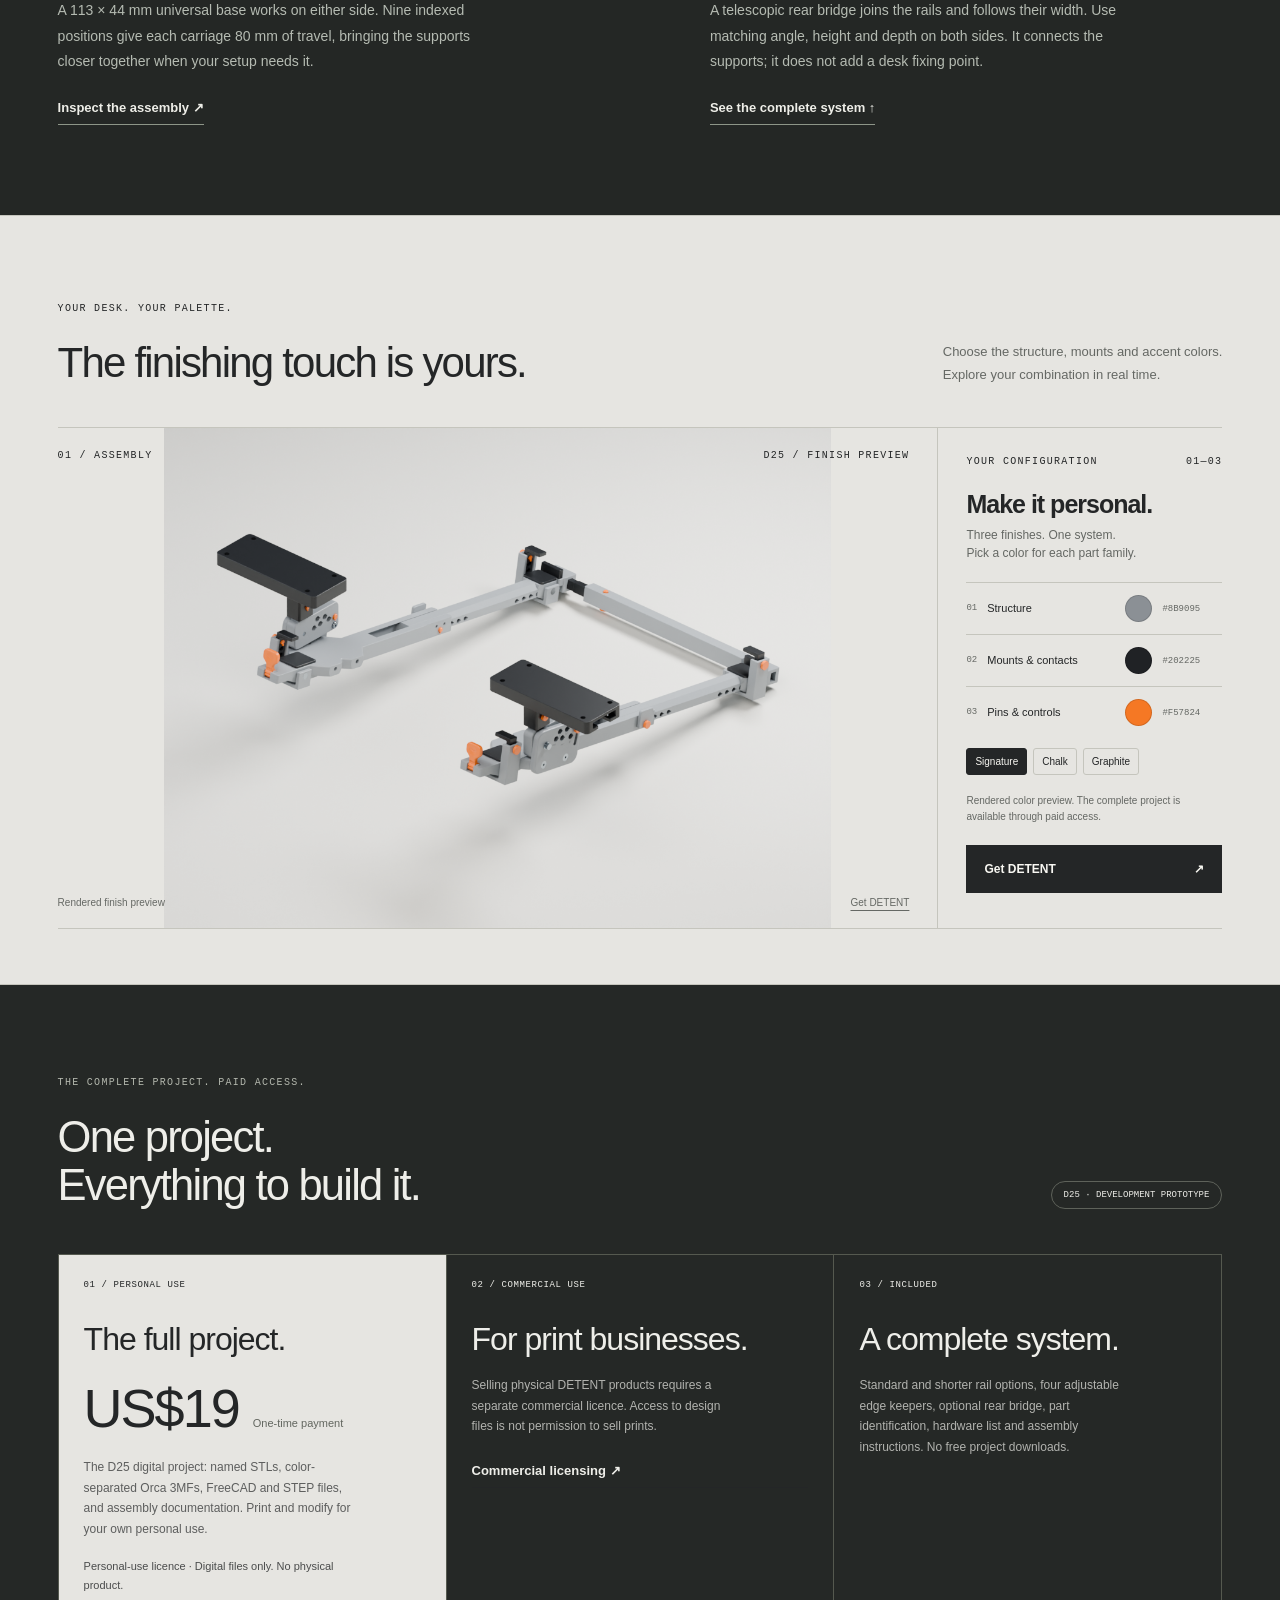
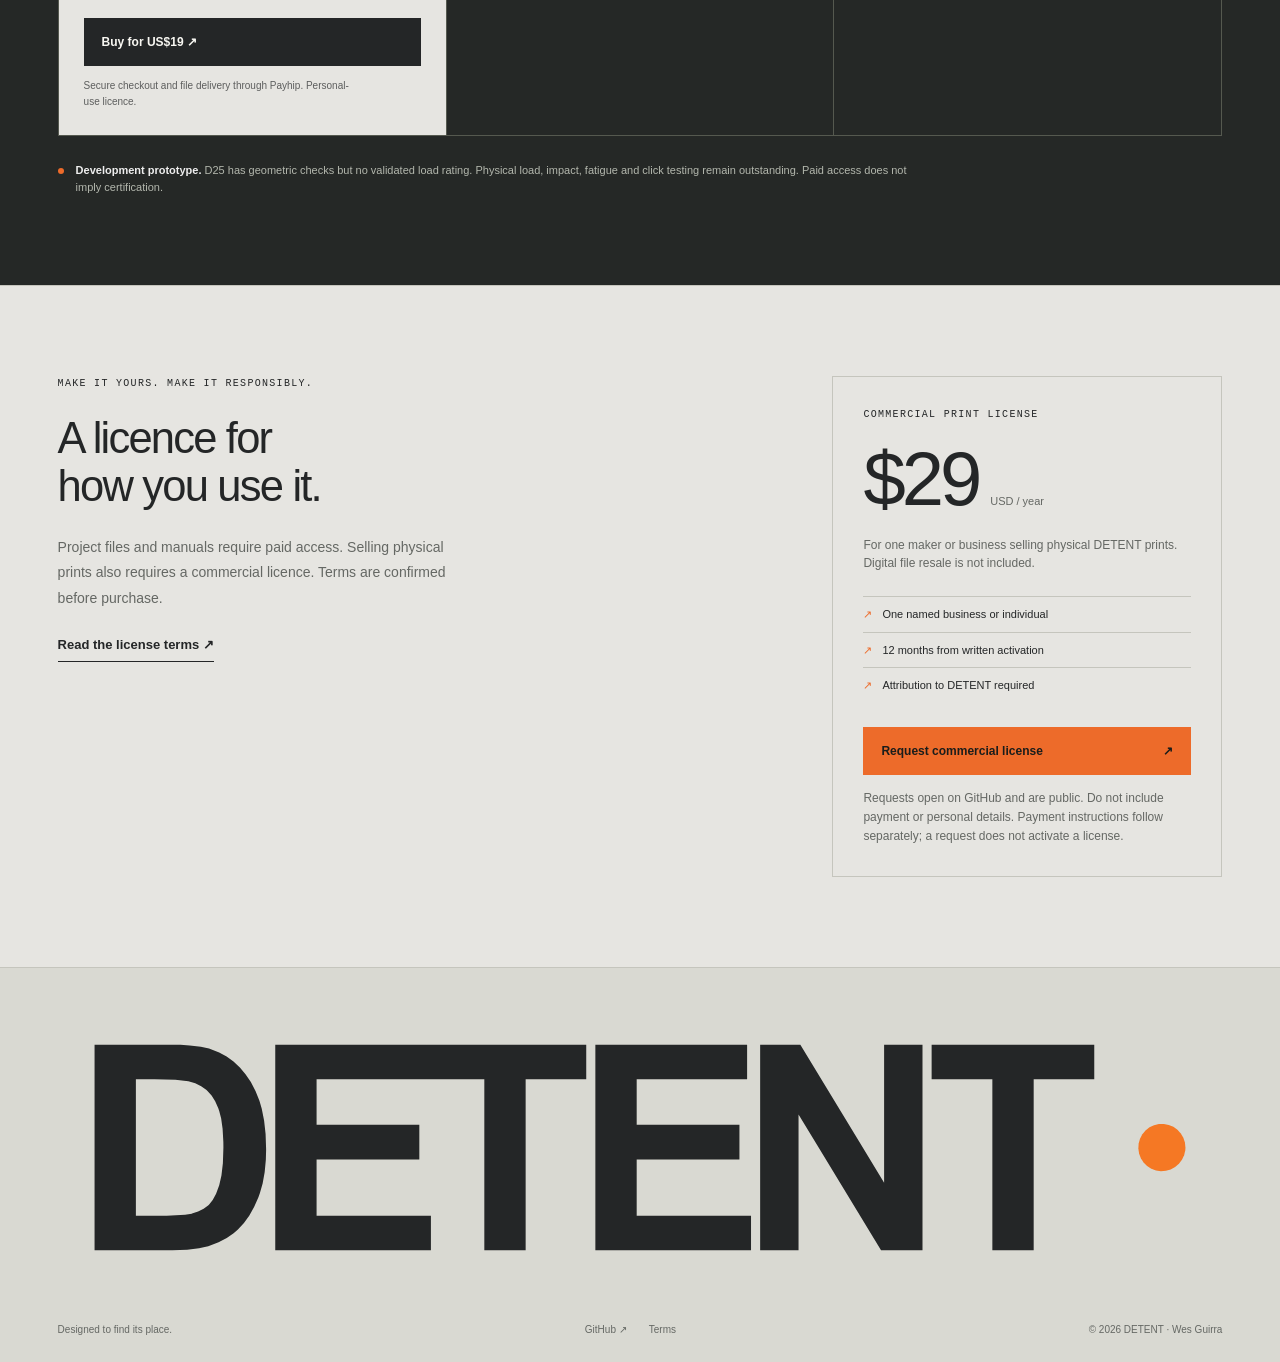
==== commit 8772d484: "Activate DETENT personal-use Payhip checkout" ====
--- a/docs/index.html
+++ b/docs/index.html
@@ -1,5 +1,5 @@
 <!doctype html>
-<html lang="en"><head><meta charset="utf-8"><meta name="viewport" content="width=device-width,initial-scale=1"><title>DETENT — A better position.</title><meta name="description" content="A modular, 3D-printable under-desk laptop support. D25 digital project files for US$19, one-time personal use. Explore the adjustments and choose your colors."><meta name="theme-color" content="#e6e5e1"><meta property="og:title" content="DETENT — A better position."><meta property="og:description" content="Modular laptop support. Four adjustments. Your colors."><meta property="og:image" content="https://wesguirra.github.io/detent/assets/renders/hero.webp"><meta property="og:type" content="website"><meta property="og:url" content="https://wesguirra.github.io/detent/"><link rel="canonical" href="https://wesguirra.github.io/detent/"><link rel="icon" href="assets/icon.svg" type="image/svg+xml"><link rel="stylesheet" href="assets/site.css?v=d25"><script defer src="assets/store-config.js?v=personal19"></script><script defer src="assets/site.js?v=personal19"></script></head>
+<html lang="en"><head><meta charset="utf-8"><meta name="viewport" content="width=device-width,initial-scale=1"><title>DETENT — A better position.</title><meta name="description" content="A modular, 3D-printable under-desk laptop support. D25 digital project files for US$19, one-time personal use. Explore the adjustments and choose your colors."><meta name="theme-color" content="#e6e5e1"><meta property="og:title" content="DETENT — A better position."><meta property="og:description" content="Modular laptop support. Four adjustments. Your colors."><meta property="og:image" content="https://wesguirra.github.io/detent/assets/renders/hero.webp"><meta property="og:type" content="website"><meta property="og:url" content="https://wesguirra.github.io/detent/"><link rel="canonical" href="https://wesguirra.github.io/detent/"><link rel="icon" href="assets/icon.svg" type="image/svg+xml"><link rel="stylesheet" href="assets/site.css?v=d25"><script defer src="assets/store-config.js?v=personal19-live1"></script><script defer src="assets/site.js?v=personal19-live1"></script></head>
 <body><a class="skip" href="#main" data-i18n="skip">Skip to content</a>
 <header class="header"><a class="brand" href="./" aria-label="DETENT home"><img src="assets/brand/detent.svg" alt="DETENT•" width="156" height="38"></a><nav aria-label="Main navigation"><a href="#features" data-i18n="navExplore">Explore</a><a href="#access" data-i18n="navFiles">Get DETENT · $19</a><a href="#license" data-i18n="navLicense">Licensing</a></nav><div class="header-right"><select id="language" aria-label="Language"><option value="en">EN</option><option value="pt">PT</option></select><a class="repo" href="https://github.com/wesguirra/detent" target="_blank" rel="noopener">GitHub ↗</a></div></header>
 <main id="main"><section class="product-hero" aria-labelledby="hero-title"><div class="hero-heading"><div><div class="eyebrow"><span class="signal"></span><span data-i18n="heroEyebrow">DETENT / UNDER-DESK LAPTOP SYSTEM</span></div><h1 id="hero-title" data-i18n="heroProductTitle">Room for<br><em>what’s next.</em></h1></div><div class="hero-product-copy"><p data-i18n="heroProductText">A dedicated place for your laptop.<br>More room for everything else.</p><div class="hero-actions"><a class="button dark" href="#features" data-i18n="discoverAdjustments">Explore the adjustments ↓</a><a class="text-link" href="#personalize" data-i18n="chooseFinish">Choose your finish ↗</a></div></div></div><figure class="hero-render"><img src="assets/renders/hero.webp?v=d25" width="2200" height="1280" alt="D25 support beneath a desk with a closed laptop envelope, front lip and crossbar; rendered from the current CAD" fetchpriority="high"><figcaption><span data-i18n="studioLabel">D25 / UNDER YOUR DESK</span><span data-i18n="heroMaterials">Shown with the optional rear bridge.</span></figcaption></figure><div class="hero-spec-strip"><a href="#feature-angle"><strong>01</strong><span data-i18n="angle">Angle</span><span>0–12.5° ↗</span></a><a href="#feature-height"><strong>02</strong><span data-i18n="height">Height</span><span>12 mm ↗</span></a><a href="#feature-width"><strong>03</strong><span data-i18n="width">Width</span><span data-i18n="heroWidthRange">80 mm / side ↗</span></a><a href="#feature-depth"><strong>04</strong><span data-i18n="depth">Depth</span><span>54 mm ↗</span></a></div></section>
@@ -14,5 +14,5 @@
 <section class="personalize-section hero" id="personalize"><div class="personalize-heading"><div><div class="eyebrow" data-i18n="finishEyebrow">YOUR DESK. YOUR PALETTE.</div><h2 data-i18n="finishTitle">The finishing touch is yours.</h2></div><p data-i18n="finishText">Choose the structure, mounts and accent colors.<br>Explore your combination in real time.</p></div><!--CONFIGURATOR_START--><div class="product-lab" id="configuration-stage"><div class="stage"><div class="stage-top"><span class="micro" id="view-label" data-i18n="assemblyLabel">01 / ASSEMBLY</span><span class="micro" data-i18n="actualCad">D25 / FINISH PREVIEW</span></div><canvas id="color-preview" width="1100" height="825" role="img" aria-label="DETENT finish preview"></canvas><div class="loading" id="loading" role="status" data-i18n="loading">Preparing your DETENT…</div><div class="stage-bottom"><span data-i18n="drag">Rendered finish preview</span><a href="#access" data-i18n="getFiles">Get DETENT ↗</a></div></div>
 <aside class="configuration" aria-label="Product configuration"><div class="panel-heading"><span class="micro" data-i18n="configure">YOUR CONFIGURATION</span><span class="micro">01—03</span></div><h2 data-i18n="colorTitle">Make it personal.</h2><p class="muted" data-i18n="colorText">Three finishes. One system.<br>Pick a color for each part family.</p><div class="color-row"><label for="color-gray"><span class="number">01</span><span data-i18n="structure">Structure</span></label><input id="color-gray" type="color" value="#8b9095" aria-label="Structure color"><output id="hex-gray">#8B9095</output></div><div class="color-row"><label for="color-black"><span class="number">02</span><span data-i18n="mounts">Mounts & contacts</span></label><input id="color-black" type="color" value="#202225" aria-label="Mounts and contacts color"><output id="hex-black">#202225</output></div><div class="color-row"><label for="color-orange"><span class="number">03</span><span data-i18n="controls">Pins & controls</span></label><input id="color-orange" type="color" value="#f57824" aria-label="Pins and controls color"><output id="hex-orange">#F57824</output></div><div class="presets" role="group" aria-label="Color presets"><button data-preset="signature" class="chosen" aria-pressed="true">Signature</button><button data-preset="chalk" aria-pressed="false">Chalk</button><button data-preset="graphite" aria-pressed="false">Graphite</button></div><p class="fine" data-i18n="colorNote">Rendered color preview. The complete project is available through paid access.</p><a class="button dark" href="#access"><span data-i18n="getFiles">Get DETENT</span><span>↗</span></a></aside></div>
 <!--CONFIGURATOR_END--></section>
-<section class="downloads section" id="access"><div class="section-top"><div><div class="eyebrow" data-i18n="filesEyebrow">THE COMPLETE PROJECT. PAID ACCESS.</div><h2 data-i18n="filesTitle">One project.<br>Everything to build it.</h2></div><span class="pill" data-i18n="prototype">D25 · DEVELOPMENT PROTOTYPE</span></div><div class="download-grid"><article class="download featured"><div class="download-top">01 / PERSONAL USE</div><h3 data-i18n="fullScale">The full project.</h3><div class="personal-price" aria-label="19 US dollars"><strong>US$19</strong><span data-i18n="oneTime">One-time payment</span></div><p data-i18n="fullText">The D25 digital project: named STLs, color-separated Orca 3MFs, FreeCAD and STEP files, and assembly documentation. Print and modify for your own personal use.</p><p class="digital-note" data-i18n="digitalOnly">Personal-use licence · Digital files only. No physical product.</p><a id="personal-buy" class="button dark checkout-pending" href="#purchase-status" data-i18n="checkoutPending">Checkout opening soon</a><p id="purchase-status" class="purchase-status" role="status" data-i18n="purchaseStatus">US$19 personal-use price confirmed. Online checkout is not open yet.</p></article><article class="download"><div class="download-top">02 / COMMERCIAL USE</div><h3 data-i18n="halfScale">For print businesses.</h3><p data-i18n="halfText">Selling physical DETENT products requires a separate commercial licence. Access to design files is not permission to sell prints.</p><a class="text-link" href="#license" data-i18n="commercialDetails">Commercial licensing ↗</a></article><article class="download"><div class="download-top">03 / INCLUDED</div><h3 data-i18n="sourceTitle">A complete system.</h3><p data-i18n="sourceText">Standard and shorter rail options, four adjustable edge keepers, optional rear bridge, part identification, hardware list and assembly instructions. No free project downloads.</p></article></div><div class="prototype-note"><span class="signal"></span><p data-i18n="prototypeNote"><strong>Development prototype.</strong> D25 has geometric checks but no validated load rating. Physical load, impact, fatigue and click testing remain outstanding. Paid access does not imply certification.</p></div></section><section class="licensing section" id="license"><div class="license-intro"><div class="eyebrow" data-i18n="licenseEyebrow">MAKE IT YOURS. MAKE IT RESPONSIBLY.</div><h2 data-i18n="licenseTitle">A licence for<br>how you use it.</h2><p data-i18n="licenseText">Project files and manuals require paid access. Selling physical prints also requires a commercial licence. Terms are confirmed before purchase.</p><a class="text-link" href="terms.html" data-i18n="termsLink">Read the license terms ↗</a></div><div class="license-offer"><div class="micro" data-i18n="commercial">COMMERCIAL PRINT LICENSE</div><div class="price">$29<span data-i18n="perYear">USD / year</span></div><p data-i18n="offerText">For one maker or business selling physical DETENT prints. Digital file resale is not included.</p><ul><li data-i18n="offer1">One named business or individual</li><li data-i18n="offer2">12 months from written activation</li><li data-i18n="offer3">Attribution to DETENT required</li></ul><a id="commercial-cta" class="button orange" href="https://github.com/wesguirra/detent/issues/new?template=commercial-license.yml"><span data-i18n="requestLicense">Request commercial license</span><span>↗</span></a><p class="fine" data-i18n="checkoutNote">Requests open on GitHub and are public. Do not include payment or personal details. Payment instructions follow separately; a request does not activate a license.</p></div></section>
+<section class="downloads section" id="access"><div class="section-top"><div><div class="eyebrow" data-i18n="filesEyebrow">THE COMPLETE PROJECT. PAID ACCESS.</div><h2 data-i18n="filesTitle">One project.<br>Everything to build it.</h2></div><span class="pill" data-i18n="prototype">D25 · DEVELOPMENT PROTOTYPE</span></div><div class="download-grid"><article class="download featured"><div class="download-top">01 / PERSONAL USE</div><h3 data-i18n="fullScale">The full project.</h3><div class="personal-price" aria-label="19 US dollars"><strong>US$19</strong><span data-i18n="oneTime">One-time payment</span></div><p data-i18n="fullText">The D25 digital project: named STLs, color-separated Orca 3MFs, FreeCAD and STEP files, and assembly documentation. Print and modify for your own personal use.</p><p class="digital-note" data-i18n="digitalOnly">Personal-use licence · Digital files only. No physical product.</p><a id="personal-buy" class="button dark" href="https://payhip.com/b/pT3IL" rel="noopener" data-i18n="buyPersonal">Buy for US$19 ↗</a><p id="purchase-status" class="purchase-status" role="status" data-i18n="purchaseReady">Secure checkout and file delivery through Payhip. Personal-use licence.</p></article><article class="download"><div class="download-top">02 / COMMERCIAL USE</div><h3 data-i18n="halfScale">For print businesses.</h3><p data-i18n="halfText">Selling physical DETENT products requires a separate commercial licence. Access to design files is not permission to sell prints.</p><a class="text-link" href="#license" data-i18n="commercialDetails">Commercial licensing ↗</a></article><article class="download"><div class="download-top">03 / INCLUDED</div><h3 data-i18n="sourceTitle">A complete system.</h3><p data-i18n="sourceText">Standard and shorter rail options, four adjustable edge keepers, optional rear bridge, part identification, hardware list and assembly instructions. No free project downloads.</p></article></div><div class="prototype-note"><span class="signal"></span><p data-i18n="prototypeNote"><strong>Development prototype.</strong> D25 has geometric checks but no validated load rating. Physical load, impact, fatigue and click testing remain outstanding. Paid access does not imply certification.</p></div></section><section class="licensing section" id="license"><div class="license-intro"><div class="eyebrow" data-i18n="licenseEyebrow">MAKE IT YOURS. MAKE IT RESPONSIBLY.</div><h2 data-i18n="licenseTitle">A licence for<br>how you use it.</h2><p data-i18n="licenseText">Project files and manuals require paid access. Selling physical prints also requires a commercial licence. Terms are confirmed before purchase.</p><a class="text-link" href="terms.html" data-i18n="termsLink">Read the license terms ↗</a></div><div class="license-offer"><div class="micro" data-i18n="commercial">COMMERCIAL PRINT LICENSE</div><div class="price">$29<span data-i18n="perYear">USD / year</span></div><p data-i18n="offerText">For one maker or business selling physical DETENT prints. Digital file resale is not included.</p><ul><li data-i18n="offer1">One named business or individual</li><li data-i18n="offer2">12 months from written activation</li><li data-i18n="offer3">Attribution to DETENT required</li></ul><a id="commercial-cta" class="button orange" href="https://github.com/wesguirra/detent/issues/new?template=commercial-license.yml"><span data-i18n="requestLicense">Request commercial license</span><span>↗</span></a><p class="fine" data-i18n="checkoutNote">Requests open on GitHub and are public. Do not include payment or personal details. Payment instructions follow separately; a request does not activate a license.</p></div></section>
 </main><footer><div class="footer-brand"><img src="assets/brand/detent.svg" alt="DETENT•" width="1195" height="304"></div><div class="footer-bottom"><p data-i18n="footer">Designed to find its place.</p><div><a href="https://github.com/wesguirra/detent">GitHub ↗</a><a href="terms.html" data-i18n="terms">Terms</a></div><span>© 2026 DETENT · Wes Guirra</span></div></footer></body></html>
